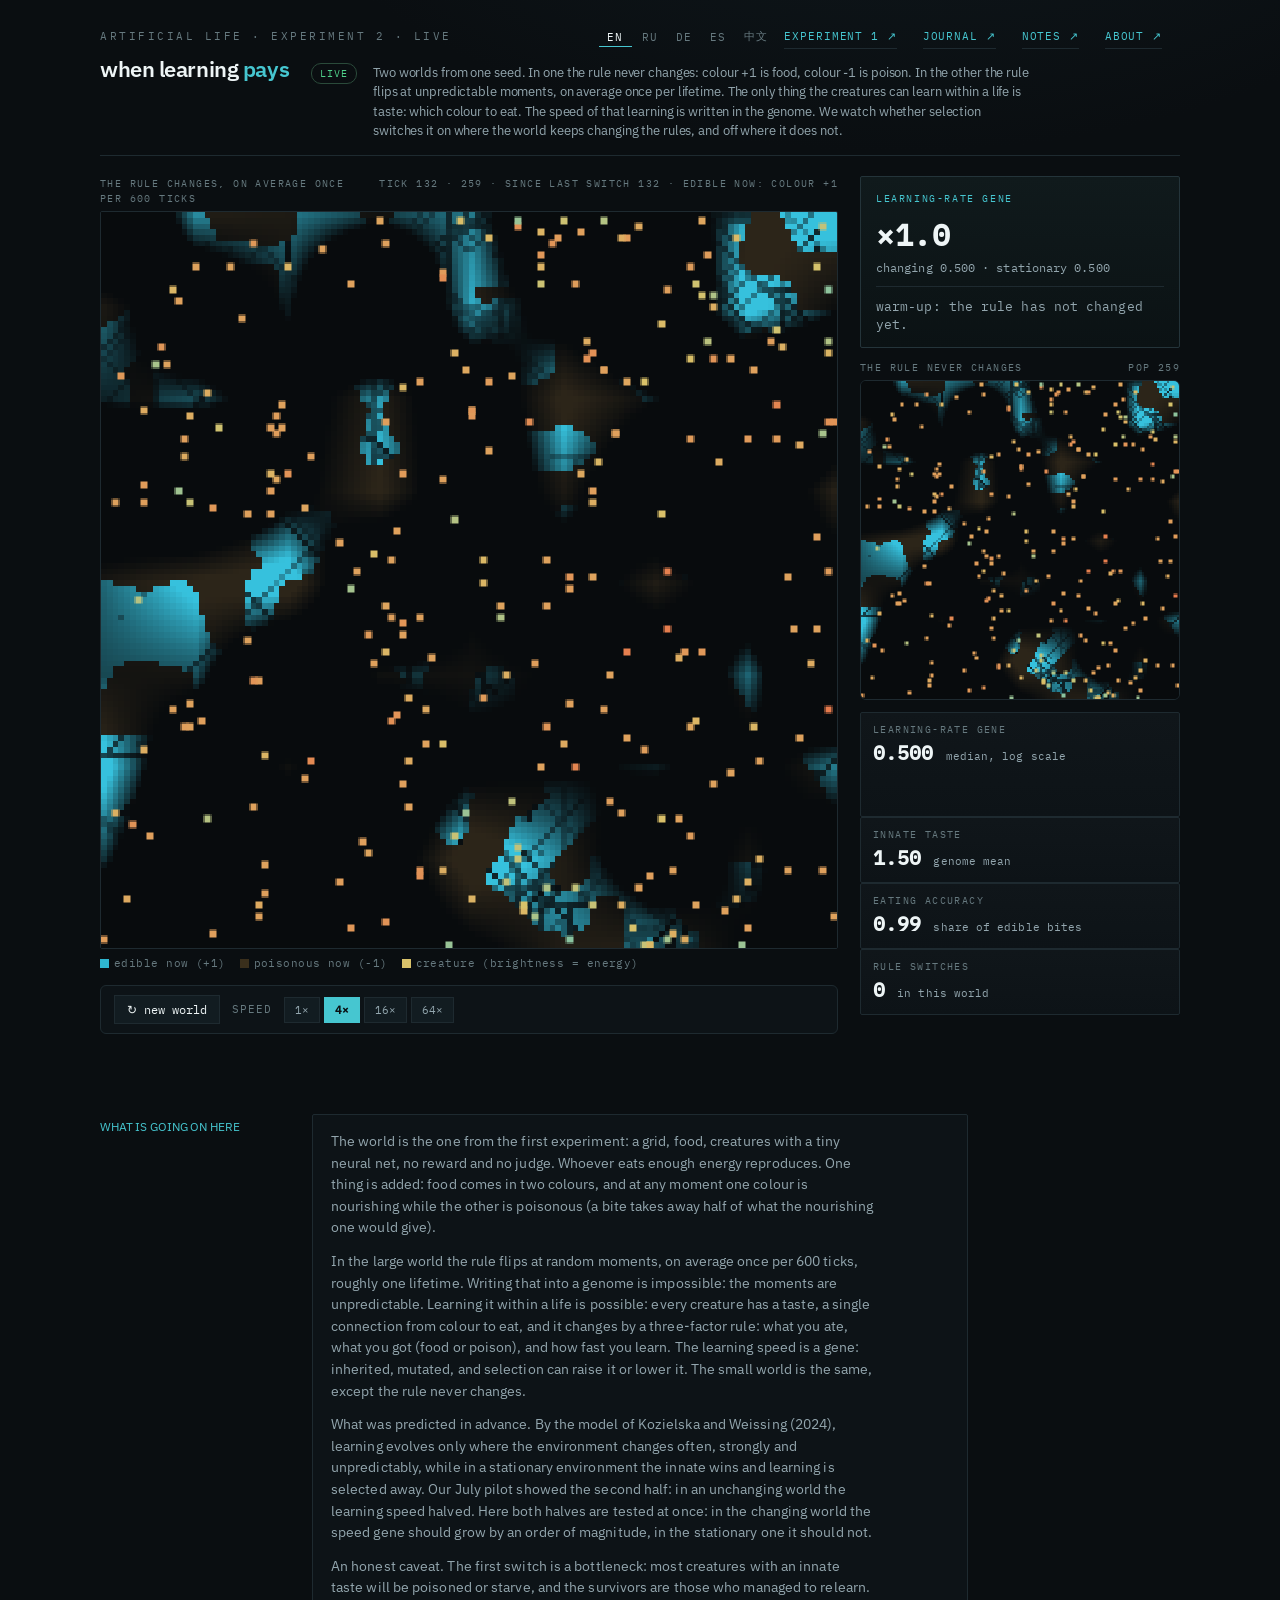
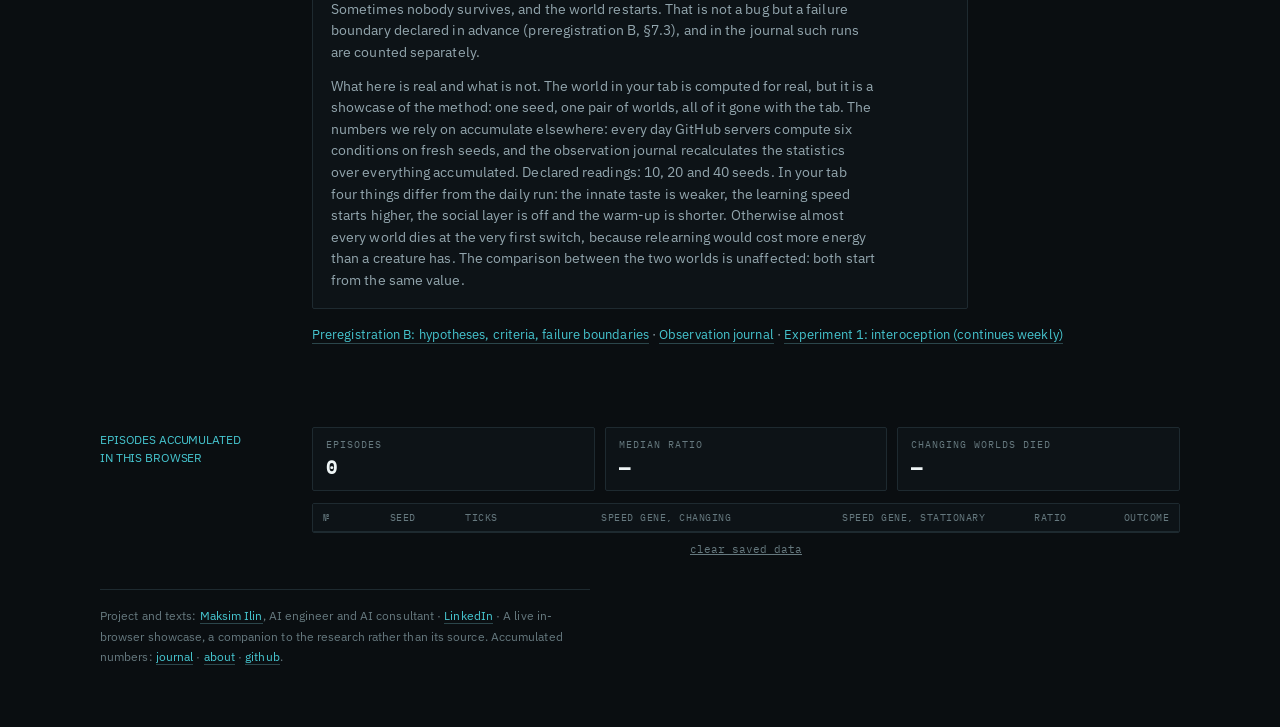
==== docs/index.html @ accbafa0 "Раздел «Заметки», статья про второй эксперимент, тире, предрегистрация v1.1 Тексты: страницы interoc" ====
<!doctype html>
<html lang="en">
<head>
<meta charset="utf-8">
<meta name="viewport" content="width=device-width, initial-scale=1">
<title>mini·world: when learning pays, live experiment</title>
<meta name="description" content="A live artificial-life experiment in your browser: two worlds from one seed, one with unpredictable rule switches and one without. The only thing creatures can learn in a lifetime is taste, and the speed of that learning is a gene. Does selection turn learning on where the world keeps changing the rules, and off where it does not?">
<meta name="keywords" content="artificial life, ALife, evolutionary simulation, evolution of learning, Baldwin effect, lifetime plasticity, changing environment, Kozielska Weissing, agent-based model, preregistration, open research, live simulation, in-browser, мини-мир, искусственная жизнь">
<meta name="author" content="Maksim Ilin">
<meta name="robots" content="index, follow, max-image-preview:large, max-snippet:-1">
<link rel="canonical" href="https://minimir.ilinmaks.com/">
<link rel="icon" type="image/svg+xml" href="favicon.svg">
<meta property="og:type" content="website">
<meta property="og:site_name" content="mini-world">
<meta property="og:title" content="mini·world: when learning pays, live experiment">
<meta property="og:description" content="A live artificial-life experiment in your browser: two worlds from one seed, one with unpredictable rule switches and one without. The only thing creatures can learn in a lifetime is taste, and the speed of that learning is a gene. Does selection turn learning on where the world keeps changing the rules, and off where it does not?">
<meta property="og:url" content="https://minimir.ilinmaks.com/">
<meta property="og:image" content="https://minimir.ilinmaks.com/og.png">
<meta property="og:image:width" content="1200">
<meta property="og:image:height" content="630">
<meta name="twitter:card" content="summary_large_image">
<meta name="twitter:title" content="mini·world: when learning pays, live experiment">
<meta name="twitter:description" content="A live artificial-life experiment in your browser: two worlds from one seed, one with unpredictable rule switches and one without. The only thing creatures can learn in a lifetime is taste, and the speed of that learning is a gene. Does selection turn learning on where the world keeps changing the rules, and off where it does not?">
<meta name="twitter:image" content="https://minimir.ilinmaks.com/og.png">
<script type="application/ld+json">{"@context":"https://schema.org","@graph":[{"@type":"WebSite","@id":"https://minimir.ilinmaks.com/#website","name":"mini-world","alternateName":"мини-мир","url":"https://minimir.ilinmaks.com/","description":"A live artificial-life experiment in your browser: two worlds from one seed, one with unpredictable rule switches and one without. The only thing creatures can learn in a lifetime is taste, and the speed of that learning is a gene. Does selection turn learning on where the world keeps changing the rules, and off where it does not?","inLanguage":["en","ru","de","es","zh"],"keywords":"artificial life, ALife, evolutionary simulation, evolution of learning, Baldwin effect, lifetime plasticity, changing environment, Kozielska Weissing, agent-based model, preregistration, open research, live simulation, in-browser, мини-мир, искусственная жизнь","sameAs":["https://github.com/akela1308/minimir"],"author":{"@id":"https://minimir.ilinmaks.com/#author"}},{"@type":"Person","@id":"https://minimir.ilinmaks.com/#author","name":"Maksim Ilin","alternateName":"Максим Ильин","jobTitle":"AI engineer and AI consultant","url":"https://www.ilinmaks.com/","sameAs":["https://www.ilinmaks.com/","https://www.linkedin.com/in/ilinmaks/"]},{"@type":"SoftwareSourceCode","name":"mini-world","codeRepository":"https://github.com/akela1308/minimir","programmingLanguage":["Python","JavaScript"],"about":"Artificial-life engine testing when selection favours lifetime learning.","url":"https://minimir.ilinmaks.com/"}]}</script>
</head>
<body>
<link rel="preload" href="fonts/ibm-plex-sans-latin-400-normal.woff2" as="font" type="font/woff2" crossorigin>
<link rel="stylesheet" href="site.css">
<style>
  *{box-sizing:border-box}
  body{margin:0;background:radial-gradient(1200px 700px at 70% -10%,#101a1f 0%,var(--ground) 55%);
    color:var(--ink);-webkit-font-smoothing:antialiased;line-height:1.5}
  .wrap{max-width:1120px;margin:0 auto;padding:24px 20px 60px}
  header{display:flex;flex-wrap:wrap;align-items:baseline;gap:8px 16px;
    border-bottom:1px solid var(--hair);padding-bottom:14px}
  .toprow{flex-basis:100%;display:flex;justify-content:space-between;align-items:center;gap:10px;flex-wrap:wrap}
  .eyebrow{font-size:11px;letter-spacing:2.5px;text-transform:uppercase;color:var(--faint)}
  .navr{display:flex;align-items:center;gap:8px;flex-wrap:wrap}
  .langbar{display:flex;gap:3px;background:#0c1216cc;border:1px solid var(--hair);border-radius:16px;padding:3px}
  .langbar button{font-family:var(--mono);font-size:11px;color:var(--dim);background:none;border:0;
    border-radius:12px;padding:4px 9px;cursor:pointer;letter-spacing:.4px}
  .langbar button.on{background:var(--cyan);color:var(--ground);font-weight:600}
  .langbar button:hover:not(.on){color:var(--ink)}
  .navlink{font-size:12px;color:var(--cyan);border:1px solid #2a3a41;border-radius:16px;padding:5px 12px;text-decoration:none}
  .navlink:hover{background:var(--cyan);color:var(--ground)}
  h1{font-size:22px;font-weight:600;letter-spacing:.5px;margin:0}
  h1 .dot{color:var(--cyan)}
  .live-badge{font-size:10px;letter-spacing:1px;text-transform:uppercase;color:var(--coop);
    border:1px solid #2a4a3a;border-radius:10px;padding:2px 8px;margin-left:6px;vertical-align:middle}
  .lede{flex-basis:100%;color:var(--dim);font-size:13px;max-width:82ch;margin-top:4px}

  .stage{display:grid;grid-template-columns:minmax(0,1fr) 320px;gap:22px;margin-top:20px;align-items:start}
  @media(max-width:880px){.stage{grid-template-columns:1fr}}
  .worldwrap{position:relative}
  .wlabel{font-size:10px;letter-spacing:1.4px;text-transform:uppercase;color:var(--faint);
    margin-bottom:5px;display:flex;justify-content:space-between}
  .wlabel b{color:var(--cyan);font-weight:600}
  .screen{position:relative;background:#05080a;border:1px solid var(--hair);border-radius:6px;
    overflow:hidden;box-shadow:inset 0 0 60px #04070980}
  canvas{display:block;width:100%;height:auto;image-rendering:pixelated}
  .hud{position:absolute;top:8px;left:10px;font-size:11px;color:var(--dim);text-shadow:0 1px 2px #000}
  .hud b{color:var(--ink)}
  .splash{position:absolute;inset:0;display:flex;align-items:center;justify-content:center;
    background:#05080ae0;color:var(--cyan);font-size:13px;text-align:center;padding:20px}

  .rail{display:flex;flex-direction:column;gap:12px}
  .verdict{background:linear-gradient(180deg,#101a1c,#0b1214);border:1px solid #24343a;border-radius:8px;padding:14px 15px}
  .verdict .h{font-size:10px;letter-spacing:1.6px;text-transform:uppercase;color:var(--cyan)}
  .verdict .big{font-size:30px;font-weight:700;font-variant-numeric:tabular-nums;margin:6px 0 2px;letter-spacing:.5px}
  .verdict .sub{font-size:11.5px;color:var(--dim);font-variant-numeric:tabular-nums}
  .verdict .say{margin-top:10px;padding-top:10px;border-top:1px solid var(--hair);font-size:12.5px;line-height:1.45}
  .say.eff{color:var(--coop)} .say.weak{color:var(--mark)} .say.none{color:var(--amber)} .say.wait{color:var(--dim)}

  .ctrlworld{border:1px solid var(--hair);border-radius:6px;overflow:hidden;background:#05080a;position:relative}
  .ctrlworld .clab{position:absolute;top:6px;left:8px;font-size:9px;letter-spacing:1px;text-transform:uppercase;color:var(--faint);text-shadow:0 1px 2px #000}

  .gauge{background:linear-gradient(180deg,var(--panel),var(--panel2));border:1px solid var(--hair);
    border-radius:6px;padding:9px 12px}
  .gauge .lbl{font-size:10px;letter-spacing:1.4px;text-transform:uppercase;color:var(--faint)}
  .gauge .val{font-size:20px;font-weight:600;font-variant-numeric:tabular-nums;margin-top:1px}
  .gauge .unit{font-size:11px;color:var(--dim);font-weight:400}

  .transport{margin-top:14px;display:flex;align-items:center;gap:12px;background:var(--panel2);
    border:1px solid var(--hair);border-radius:6px;padding:9px 13px;flex-wrap:wrap}
  .tlabel{font-size:11px;color:var(--faint);letter-spacing:1px;text-transform:uppercase}
  .speed{display:flex;gap:4px}
  .speed button,.ctrlbtn{font-family:var(--mono);font-size:11px;background:#17222899;color:var(--dim);
    border:1px solid var(--hair);border-radius:4px;padding:5px 10px;cursor:pointer}
  .speed button.on{background:var(--cyan);color:var(--ground);font-weight:600;border-color:var(--cyan)}
  .ctrlbtn{color:var(--ink);font-size:12px;padding:6px 12px} .ctrlbtn:hover{border-color:var(--cyan);color:var(--cyan)}

  section{margin-top:28px}
  h2{font-size:12px;letter-spacing:1.6px;text-transform:uppercase;color:var(--cyan);margin:0 0 10px}
  .box{background:var(--panel2);border:1px solid var(--hair);border-radius:8px;padding:16px 18px;
    color:var(--dim);font-size:13.5px;line-height:1.6;max-width:82ch}
  .box b{color:var(--ink)} .flag{color:var(--mark)}
  .flow{display:flex;gap:12px;margin:12px 0 4px;flex-wrap:wrap}
  .fc{flex:1;min-width:180px;background:#0c1216;border:1px solid var(--hair);border-radius:7px;padding:11px 13px}
  .fc .ft{font-size:13px;font-weight:600;margin-bottom:6px}
  .fc.g .ft{color:var(--coop)} .fc.t .ft{color:var(--amber)}
  .fc .ln{font-size:12.5px;margin:3px 0;font-variant-numeric:tabular-nums}
  .pos{color:var(--coop)}.neg{color:var(--amber)}.you{color:var(--ink)}
  .fc .net{margin-top:7px;padding-top:7px;border-top:1px dashed #2a3a41;font-size:11.5px;color:var(--coop)}

  .agg{display:flex;gap:10px;flex-wrap:wrap;margin-bottom:12px}
  .aggcard{background:var(--panel2);border:1px solid var(--hair);border-radius:7px;padding:9px 13px;flex:1;min-width:120px}
  .aggcard .k{font-size:10px;letter-spacing:1px;text-transform:uppercase;color:var(--faint)}
  .aggcard .v{font-size:18px;font-weight:600;font-variant-numeric:tabular-nums;margin-top:2px}
  .tblwrap{overflow-x:auto;border:1px solid var(--hair);border-radius:8px}
  table{border-collapse:collapse;width:100%;font-size:12px;font-variant-numeric:tabular-nums}
  th,td{padding:6px 10px;text-align:right;white-space:nowrap}
  th{color:var(--faint);font-weight:400;letter-spacing:.5px;text-transform:uppercase;font-size:10px;
    border-bottom:1px solid var(--hair);position:sticky;top:0;background:var(--panel2)}
  td:first-child,th:first-child{text-align:left}
  tbody tr:nth-child(odd){background:#0d131755}
  .clearbtn{font-size:11px;color:var(--faint);background:none;border:0;cursor:pointer;text-decoration:underline;margin-top:8px}
  footer{margin-top:32px;padding-top:16px;border-top:1px solid var(--hair);color:var(--faint);font-size:12px;line-height:1.7}
  footer a{color:var(--cyan);text-decoration:none}

  /* --- согласование с общей системой стилей --- */
  body{font-family:var(--sans);letter-spacing:.005em}
  .eyebrow{font-family:var(--mono);border:0;padding:0;margin:0;max-width:none}
  .langbar{position:static;display:flex;gap:2px;background:none;border:0;border-radius:0;
    padding:0;margin:0;backdrop-filter:none;justify-content:flex-start;border-bottom:0}
  .langbar button{font-family:var(--mono);font-size:11px;letter-spacing:.1em;text-transform:uppercase;
    color:var(--faint);background:none;border:0;border-radius:0;padding:4px 8px 3px;
    box-shadow:inset 0 -1px 0 transparent}
  .langbar button.on{background:none;color:var(--ink);font-weight:400;box-shadow:inset 0 -1px 0 var(--cyan)}
  .langbar button:hover:not(.on){color:var(--body)}
  .navlink,nav a{font-family:var(--mono);font-size:11px;letter-spacing:.08em;text-transform:uppercase;
    border:0;border-radius:0;padding:4px 0;margin-right:18px;color:var(--cyan);
    box-shadow:inset 0 -1px 0 var(--hair)}
  .navlink:hover,nav a:hover{background:none;color:var(--ink);box-shadow:inset 0 -1px 0 var(--cyan)}
  h1{letter-spacing:-.02em}
  h2{font-family:var(--sans);letter-spacing:-.01em}
  h2::before{content:none}
  /* данные снова моноширинные: показания приборов, таблицы, счётчики */
  .hud,.gauge .val,.gauge .lbl,.gauge .unit,.aggcard .v,.aggcard .k,.verdict .big,.verdict .sub,
  .wlabel,.tlabel,.speed button,.ctrlbtn,.clearbtn,.live-badge,.stage,.big,.mono,
  table,th,td,.cp,.cpl,.ax,.bar,.box b,.fc .ln,.fc .ft{font-family:var(--mono)}
  .verdict,.aggcard,.gauge,.box,.card,.tblwrap,.screen,.chart{border-radius:2px}
  .speed button,.ctrlbtn,.clearbtn,.navlink{border-radius:0}
  .num,td,th,.mono,.big,.val,.hud,.gauge .val,.aggcard .v,.verdict .big{font-variant-numeric:tabular-nums}
</style>
<style>
  /* --- добавления для эксперимента 2 --- */
  .legend{display:flex;gap:14px;flex-wrap:wrap;margin-top:6px;font-size:11px;color:var(--faint);
    font-family:var(--mono);letter-spacing:.04em}
  .legend i{display:inline-block;width:9px;height:9px;margin-right:5px;vertical-align:-1px}
  .screen.pulse{box-shadow:inset 0 0 60px #04070980,0 0 0 2px var(--mark)}
  .flash{position:absolute;top:8px;right:10px;font-family:var(--mono);font-size:11px;
    color:var(--ground);background:var(--mark);padding:3px 8px;opacity:0;
    transition:opacity .3s;letter-spacing:.06em;font-weight:600}
  .flash.on{opacity:1}
  .spark{display:block;width:100%;height:34px;margin-top:5px}
  .wlabel{gap:14px}
  .wlabel span:last-child{text-align:right;white-space:nowrap}
  .links{color:var(--dim);font-size:13px;line-height:1.9;margin-top:14px}
  .links a{color:var(--cyan);text-decoration:none}
  .links a:hover{text-decoration:underline}
</style>

<div class="wrap">
  <header>
    <div class="toprow">
      <div class="eyebrow" id="t_eye"></div>
      <div class="navr">
        <div class="langbar" role="group" aria-label="language">
          <button data-set="en">EN</button><button data-set="ru">RU</button><button data-set="de">DE</button><button data-set="es">ES</button><button data-set="zh">中文</button>
        </div>
        <a class="navlink" id="t_exp1" href="interoception.html"></a>
        <a class="navlink" id="t_journal" href="journal.html"></a>
        <a class="navlink" id="t_agi" href="notes.html"></a>
        <a class="navlink" id="t_about" href="about.html"></a>
      </div>
    </div>
    <h1 id="t_brand"></h1><span class="live-badge" id="t_live">live</span>
    <div class="lede" id="t_lede"></div>
  </header>

  <div class="stage">
    <div>
      <div class="worldwrap">
        <div class="wlabel"><span id="t_wswitch"></span><span id="hudS"></span></div>
        <div class="screen" id="screenS">
          <canvas id="wS" width="512" height="512"></canvas>
          <div class="flash" id="flash"></div>
          <div class="splash" id="splash"></div>
        </div>
        <div class="legend" id="legend"></div>
      </div>
      <div class="transport">
        <button class="ctrlbtn" id="newbtn"></button>
        <span class="tlabel" id="t_speed"></span>
        <div class="speed" id="speed">
          <button data-s="1">1×</button><button data-s="4" class="on">4×</button>
          <button data-s="16">16×</button><button data-s="64">64×</button>
        </div>
      </div>
    </div>

    <div class="rail" id="rail">
      <div class="verdict">
        <div class="h" id="t_verdict_h"></div>
        <div class="big" id="v_big">—</div>
        <div class="sub" id="v_sub"></div>
        <div class="say wait" id="v_say"></div>
      </div>
      <div>
        <div class="wlabel"><span id="t_wstat"></span><span id="hudC"></span></div>
        <div class="ctrlworld"><canvas id="wC" width="256" height="256"></canvas></div>
      </div>
      <div id="gauges"></div>
    </div>
  </div>

  <section>
    <h2 id="t_how_h"></h2>
    <div class="box" id="howbox"></div>
    <div class="links" id="linksbox"></div>
  </section>

  <section>
    <h2 id="t_log_h"></h2>
    <div class="agg" id="agg"></div>
    <div class="tblwrap"><table><thead id="thead"></thead><tbody id="tbody"></tbody></table></div>
    <button class="clearbtn" id="clearbtn"></button>
  </section>

  <footer id="t_foot"></footer>
</div>

<script src="engine.js"></script>
<script>
const I18N={
 en:{eye:"artificial life · experiment 2 · live",exp1:"experiment 1 ↗",journal:"journal ↗",agi:"notes ↗",about:"about ↗",live:"live",
  brand:'when learning <span class="dot">pays</span>',
  lede:"Two worlds from one seed. In one the rule never changes: colour +1 is food, colour -1 is poison. In the other the rule flips at unpredictable moments, on average once per lifetime. The only thing the creatures can learn within a life is taste: which colour to eat. The speed of that learning is written in the genome. We watch whether selection switches it on where the world keeps changing the rules, and off where it does not.",
  wswitch:"the rule changes, on average once per 600 ticks",wstat:"the rule never changes",
  lg_edible:"edible now",lg_toxic:"poisonous now",lg_creature:"creature (brightness = energy)",
  hud_tick:"tick",hud_pop:"pop",hud_since:"since last switch",hud_good:"edible now: colour",
  switched:"the rule has flipped",
  speed:"speed",newworld:"↻ new world",seeding:"seeding a viable world…",
  verdict_h:"learning-rate gene",
  v_switch:"changing",v_stat:"stationary",
  v_warm:"warm-up: the rule has not changed yet.",
  v_on:"selection switched learning on: in the changing world the speed gene grew {n}-fold.",
  v_grow:"growing, but not yet tenfold.",
  v_same:"no difference so far.",
  v_dead_s:"the world did not survive the switch: the population died out, restarting in 5 seconds.",
  v_dead_c:"the stationary world died out, restarting in 5 seconds.",
  g_lr:"learning-rate gene",g_lr_u:"median, log scale",
  g_taste:"innate taste",g_taste_u:"genome mean",
  g_acc:"eating accuracy",g_acc_u:"share of edible bites",
  g_sw:"rule switches",g_sw_u:"in this world",
  how_h:"what is going on here",
  p1:"The world is the one from the first experiment: a grid, food, creatures with a tiny neural net, no reward and no judge. Whoever eats enough energy reproduces. One thing is added: food comes in two colours, and at any moment one colour is nourishing while the other is poisonous (a bite takes away half of what the nourishing one would give).",
  p2:"In the large world the rule flips at random moments, on average once per 600 ticks, roughly one lifetime. Writing that into a genome is impossible: the moments are unpredictable. Learning it within a life is possible: every creature has a taste, a single connection from colour to eat, and it changes by a three-factor rule: what you ate, what you got (food or poison), and how fast you learn. The learning speed is a gene: inherited, mutated, and selection can raise it or lower it. The small world is the same, except the rule never changes.",
  p3:"What was predicted in advance. By the model of Kozielska and Weissing (2024), learning evolves only where the environment changes often, strongly and unpredictably, while in a stationary environment the innate wins and learning is selected away. Our July pilot showed the second half: in an unchanging world the learning speed halved. Here both halves are tested at once: in the changing world the speed gene should grow by an order of magnitude, in the stationary one it should not.",
  p4:"An honest caveat. The first switch is a bottleneck: most creatures with an innate taste will be poisoned or starve, and the survivors are those who managed to relearn. Sometimes nobody survives, and the world restarts. That is not a bug but a failure boundary declared in advance (preregistration B, §7.3), and in the journal such runs are counted separately.",
  p5:"What here is real and what is not. The world in your tab is computed for real, but it is a showcase of the method: one seed, one pair of worlds, all of it gone with the tab. The numbers we rely on accumulate elsewhere: every day GitHub servers compute six conditions on fresh seeds, and the observation journal recalculates the statistics over everything accumulated. Declared readings: 10, 20 and 40 seeds. In your tab four things differ from the daily run: the innate taste is weaker, the learning speed starts higher, the social layer is off and the warm-up is shorter. Otherwise almost every world dies at the very first switch, because relearning would cost more energy than a creature has. The comparison between the two worlds is unaffected: both start from the same value.",
  links:'<a href="https://github.com/akela1308/minimir/blob/main/PREREGISTRATION_B.md" target="_blank" rel="noopener">Preregistration B: hypotheses, criteria, failure boundaries</a> · <a href="journal.html">Observation journal</a> · <a href="interoception.html">Experiment 1: interoception (continues weekly)</a>',
  log_h:"episodes accumulated in this browser",
  a_eps:"episodes",a_ratio:"median ratio",a_dead:"changing worlds died",
  c_n:"№",c_seed:"seed",c_ticks:"ticks",c_lrs:"speed gene, changing",c_lrn:"speed gene, stationary",c_ratio:"ratio",c_out:"outcome",
  out_alive:"alive",out_dead:"died out",clear:"clear saved data",
  foot:'Project and texts: <a href="https://www.ilinmaks.com/" target="_blank" rel="noopener">Maksim Ilin</a>, AI engineer and AI consultant · <a href="https://www.linkedin.com/in/ilinmaks/" target="_blank" rel="noopener">LinkedIn</a> · A live in-browser showcase, a companion to the research rather than its source. Accumulated numbers: <a href="journal.html">journal</a> · <a href="about.html">about</a> · <a href="https://github.com/akela1308/minimir" target="_blank" rel="noopener">github</a>.'},

 ru:{eye:"искусственная жизнь · эксперимент 2 · живой",exp1:"эксперимент 1 ↗",journal:"журнал ↗",agi:"заметки ↗",about:"о проекте ↗",live:"live",
  brand:'когда выгодно <span class="dot">учиться</span>',
  lede:"Два мира из одного семени. В одном правило не меняется: цвет +1 съедобен, цвет -1 ядовит. В другом правило переворачивается в непредсказуемые моменты, в среднем раз в жизнь. Единственное, что существа могут выучить при жизни, это вкус: какой цвет есть. Скорость этого обучения записана в геноме. Мы смотрим, включит ли её отбор там, где мир меняет правила, и выключит ли там, где не меняет.",
  wswitch:"правило меняется, в среднем раз в 600 тиков",wstat:"правило не меняется",
  lg_edible:"съедобно сейчас",lg_toxic:"ядовито сейчас",lg_creature:"существо (яркость = энергия)",
  hud_tick:"тик",hud_pop:"особей",hud_since:"с последней смены",hud_good:"съедобен сейчас: цвет",
  switched:"правило сменилось",
  speed:"скорость",newworld:"↻ новый мир",seeding:"засеваю жизнеспособный мир…",
  verdict_h:"ген скорости обучения",
  v_switch:"меняющийся",v_stat:"стационарный",
  v_warm:"прогрев: правило ещё не менялось.",
  v_on:"отбор включил обучение: в меняющемся мире ген скорости вырос в {n} раз.",
  v_grow:"растёт, но пока меньше десятикратного.",
  v_same:"пока не отличается.",
  v_dead_s:"мир не выдержал смены правила: популяция вымерла, перезапуск через 5 секунд.",
  v_dead_c:"стационарный мир вымер, перезапуск через 5 секунд.",
  g_lr:"ген скорости обучения",g_lr_u:"медиана, лог. шкала",
  g_taste:"врождённый вкус",g_taste_u:"среднее по геномам",
  g_acc:"точность еды",g_acc_u:"доля укусов съедобного",
  g_sw:"смен правила",g_sw_u:"в этом мире",
  how_h:"что здесь происходит",
  p1:"Мир тот же, что в первом эксперименте: сетка, еда, существа с крошечной нейросетью, никакой награды и никакого судьи. Размножается тот, кто наел энергию. Добавлено одно: еда бывает двух цветов, и в каждый момент один цвет питателен, а другой ядовит (укус отнимает половину того, что дал бы питательный).",
  p2:"В большом мире правило переворачивается в случайные моменты, в среднем раз в 600 тиков, примерно одна жизнь. Записать такое в геном нельзя: моменты непредсказуемы. Выучить при жизни можно: у каждого существа есть вкус, одна связь «цвет → есть», и она меняется по трёхфакторному правилу: что ел, что получил (еду или яд), с какой скоростью учишься. Скорость обучения это ген: наследуется, мутирует, и отбор может её поднять или опустить. В малом мире всё то же, только правило не меняется никогда.",
  p3:"Что предсказано заранее. По модели Kozielska и Weissing (2024) обучение эволюционирует только там, где среда меняется часто, сильно и непредсказуемо, а в стационарной среде выигрывает врождённое, и обучение отбирается прочь. Наш июльский пилот показал второе: в неизменном мире скорость обучения упала вдвое. Здесь проверяются оба плеча сразу: в меняющемся мире ген скорости должен вырасти на порядок, в стационарном не должен.",
  p4:"Честная оговорка. Первая смена правила это узкое горлышко: большинство существ с врождённым вкусом отравится или оголодает, выживут те, кто успел переучиться. Иногда не выживает никто, и мир перезапускается. Это не сбой, а граница провала, объявленная заранее (предрегистрация B, §7.3), и в журнале такие прогоны считаются отдельно.",
  p5:"Что здесь настоящее, а что нет. Мир в вашей вкладке считается по-настоящему, но это витрина метода: одно семя, одна пара миров, всё исчезает вместе с вкладкой. Числа, на которые мы опираемся, копятся отдельно: каждый день на серверах GitHub считаются шесть условий на новых семенах, и журнал наблюдений пересчитывает статистику по всему накопленному. Объявленные чтения: 10, 20 и 40 семян. В вашей вкладке от суточного прогона отличаются четыре вещи: врождённый вкус слабее, стартовая скорость обучения выше, социальный слой выключен, прогрев короче. Иначе почти каждый мир гибнет на первой же смене, потому что переучивание стоит больше энергии, чем у существа есть. Сравнение двух миров от этого не страдает: у обоих старт одинаковый.",
  links:'<a href="https://github.com/akela1308/minimir/blob/main/PREREGISTRATION_B.md" target="_blank" rel="noopener">Предрегистрация B: гипотезы, критерии, границы провала</a> · <a href="journal.html">Журнал наблюдений</a> · <a href="interoception.html">Эксперимент 1: интероцепция (продолжается раз в неделю)</a>',
  log_h:"накопленные эпизоды в этом браузере",
  a_eps:"эпизодов",a_ratio:"медиана отношения",a_dead:"вымерло меняющихся",
  c_n:"№",c_seed:"семя",c_ticks:"тиков",c_lrs:"ген скорости, меняющийся",c_lrn:"ген скорости, стационарный",c_ratio:"отношение",c_out:"исход",
  out_alive:"жив",out_dead:"вымер",clear:"очистить",
  foot:'Проект и тексты: <a href="https://www.ilinmaks.com/" target="_blank" rel="noopener">Максим Ильин</a>, AI-инженер и AI-консультант · <a href="https://www.linkedin.com/in/ilinmaks/" target="_blank" rel="noopener">LinkedIn</a> · Живая браузерная витрина метода, спутник исследования, а не его источник. Накопленные числа: <a href="journal.html">журнал</a> · <a href="about.html">о проекте</a> · <a href="https://github.com/akela1308/minimir" target="_blank" rel="noopener">github</a>.'},

 de:{eye:"künstliches leben · experiment 2 · live",exp1:"Experiment 1 ↗",journal:"Journal ↗",agi:"Notizen ↗",about:"über ↗",live:"live",
  brand:'wann lernen sich <span class="dot">lohnt</span>',
  lede:"Zwei Welten aus einem Samen. In der einen ändert sich die Regel nie: Farbe +1 ist Nahrung, Farbe -1 ist Gift. In der anderen kippt die Regel zu unvorhersehbaren Zeitpunkten, im Schnitt einmal pro Leben. Das Einzige, was die Wesen zu Lebzeiten lernen können, ist der Geschmack: welche Farbe man isst. Die Geschwindigkeit dieses Lernens steht im Genom. Wir schauen, ob die Selektion sie dort einschaltet, wo die Welt die Regeln ändert, und dort abschaltet, wo sie es nicht tut.",
  wswitch:"die Regel ändert sich, im Schnitt alle 600 Ticks",wstat:"die Regel ändert sich nie",
  lg_edible:"jetzt essbar",lg_toxic:"jetzt giftig",lg_creature:"Wesen (Helligkeit = Energie)",
  hud_tick:"Tick",hud_pop:"Wesen",hud_since:"seit dem letzten Wechsel",hud_good:"jetzt essbar: Farbe",
  switched:"die Regel ist gekippt",
  speed:"Tempo",newworld:"↻ neue Welt",seeding:"säe eine lebensfähige Welt…",
  verdict_h:"Gen der Lerngeschwindigkeit",
  v_switch:"wechselnd",v_stat:"stationär",
  v_warm:"Aufwärmen: die Regel hat sich noch nicht geändert.",
  v_on:"Selektion hat das Lernen eingeschaltet: in der wechselnden Welt wuchs das Geschwindigkeitsgen um das {n}-fache.",
  v_grow:"wächst, aber noch nicht zehnfach.",
  v_same:"bisher kein Unterschied.",
  v_dead_s:"die Welt hat den Regelwechsel nicht überstanden: die Population starb aus, Neustart in 5 Sekunden.",
  v_dead_c:"die stationäre Welt ist ausgestorben, Neustart in 5 Sekunden.",
  g_lr:"Gen der Lerngeschwindigkeit",g_lr_u:"Median, log. Skala",
  g_taste:"angeborener Geschmack",g_taste_u:"Mittel der Genome",
  g_acc:"Essgenauigkeit",g_acc_u:"Anteil essbarer Bisse",
  g_sw:"Regelwechsel",g_sw_u:"in dieser Welt",
  how_h:"was hier geschieht",
  p1:"Die Welt ist dieselbe wie im ersten Experiment: ein Gitter, Nahrung, Wesen mit einem winzigen neuronalen Netz, keine Belohnung und kein Richter. Wer genug Energie frisst, pflanzt sich fort. Eines kommt hinzu: Nahrung gibt es in zwei Farben, und zu jedem Zeitpunkt ist eine Farbe nahrhaft und die andere giftig (ein Biss nimmt die Hälfte dessen, was die nahrhafte gäbe).",
  p2:"In der großen Welt kippt die Regel zu zufälligen Zeitpunkten, im Schnitt alle 600 Ticks, also etwa ein Leben. Ins Genom schreiben lässt sich das nicht: die Zeitpunkte sind unvorhersehbar. Zu Lebzeiten lernen lässt es sich schon: jedes Wesen hat einen Geschmack, eine einzige Verbindung von Farbe zu essen, und sie ändert sich nach einer Drei-Faktoren-Regel: was du gegessen hast, was du bekommen hast (Nahrung oder Gift), und wie schnell du lernst. Die Lerngeschwindigkeit ist ein Gen: vererbt, mutierend, und die Selektion kann sie heben oder senken. Die kleine Welt ist dieselbe, nur ändert sich die Regel nie.",
  p3:"Was vorab vorhergesagt wurde. Nach dem Modell von Kozielska und Weissing (2024) entwickelt sich Lernen nur dort, wo die Umwelt sich oft, stark und unvorhersehbar ändert, während in einer stationären Umwelt das Angeborene gewinnt und Lernen wegselektiert wird. Unser Pilot im Juli zeigte die zweite Hälfte: in einer unveränderlichen Welt halbierte sich die Lerngeschwindigkeit. Hier werden beide Hälften zugleich geprüft: in der wechselnden Welt soll das Geschwindigkeitsgen um eine Größenordnung wachsen, in der stationären nicht.",
  p4:"Eine ehrliche Einschränkung. Der erste Wechsel ist ein Nadelöhr: die meisten Wesen mit angeborenem Geschmack werden vergiftet oder verhungern, und es überleben die, die rechtzeitig umgelernt haben. Manchmal überlebt niemand, und die Welt startet neu. Das ist kein Fehler, sondern eine vorab erklärte Fehlergrenze (Präregistrierung B, §7.3), und im Journal werden solche Läufe getrennt gezählt.",
  p5:"Was hier echt ist und was nicht. Die Welt in deinem Tab wird wirklich gerechnet, aber sie ist ein Schaufenster der Methode: ein Samen, ein Paar Welten, alles verschwindet mit dem Tab. Die Zahlen, auf die wir uns stützen, sammeln sich anderswo: täglich rechnen GitHub-Server sechs Bedingungen auf frischen Samen, und das Beobachtungsjournal rechnet die Statistik über alles Gesammelte neu. Erklärte Ablesungen: 10, 20 und 40 Samen. In deinem Tab unterscheiden sich vier Dinge vom täglichen Lauf: der angeborene Geschmack ist schwächer, die Lerngeschwindigkeit startet höher, die soziale Schicht ist aus und das Aufwärmen ist kürzer. Sonst stirbt fast jede Welt schon beim ersten Wechsel, weil das Umlernen mehr Energie kostet, als ein Wesen besitzt. Der Vergleich der beiden Welten leidet nicht darunter: beide starten vom selben Wert.",
  links:'<a href="https://github.com/akela1308/minimir/blob/main/PREREGISTRATION_B.md" target="_blank" rel="noopener">Präregistrierung B: Hypothesen, Kriterien, Fehlergrenzen</a> · <a href="journal.html">Beobachtungsjournal</a> · <a href="interoception.html">Experiment 1: Interozeption (läuft wöchentlich weiter)</a>',
  log_h:"in diesem Browser gesammelte Episoden",
  a_eps:"Episoden",a_ratio:"Median des Verhältnisses",a_dead:"wechselnde Welten gestorben",
  c_n:"Nr.",c_seed:"Samen",c_ticks:"Ticks",c_lrs:"Geschwindigkeitsgen, wechselnd",c_lrn:"Geschwindigkeitsgen, stationär",c_ratio:"Verhältnis",c_out:"Ausgang",
  out_alive:"lebt",out_dead:"ausgestorben",clear:"gespeicherte Daten löschen",
  foot:'Projekt und Texte: <a href="https://www.ilinmaks.com/" target="_blank" rel="noopener">Maksim Ilin</a>, AI-Ingenieur und AI-Berater · <a href="https://www.linkedin.com/in/ilinmaks/" target="_blank" rel="noopener">LinkedIn</a> · Ein lebendes Schaufenster im Browser, Begleiter der Forschung, nicht ihre Quelle. Gesammelte Zahlen: <a href="journal.html">Journal</a> · <a href="about.html">über</a> · <a href="https://github.com/akela1308/minimir" target="_blank" rel="noopener">github</a>.'},

 es:{eye:"vida artificial · experimento 2 · en vivo",exp1:"experimento 1 ↗",journal:"diario ↗",agi:"notas ↗",about:"sobre ↗",live:"live",
  brand:'cuándo conviene <span class="dot">aprender</span>',
  lede:"Dos mundos desde una misma semilla. En uno la regla no cambia nunca: el color +1 es comida, el color -1 es veneno. En el otro la regla se invierte en momentos impredecibles, en promedio una vez por vida. Lo único que las criaturas pueden aprender durante su vida es el gusto: qué color comer. La velocidad de ese aprendizaje está escrita en el genoma. Miramos si la selección la enciende donde el mundo cambia las reglas, y la apaga donde no lo hace.",
  wswitch:"la regla cambia, en promedio cada 600 ticks",wstat:"la regla no cambia nunca",
  lg_edible:"comestible ahora",lg_toxic:"venenoso ahora",lg_creature:"criatura (brillo = energía)",
  hud_tick:"tick",hud_pop:"criaturas",hud_since:"desde el último cambio",hud_good:"comestible ahora: color",
  switched:"la regla se ha invertido",
  speed:"velocidad",newworld:"↻ mundo nuevo",seeding:"sembrando un mundo viable…",
  verdict_h:"gen de velocidad de aprendizaje",
  v_switch:"cambiante",v_stat:"estacionario",
  v_warm:"calentamiento: la regla aún no ha cambiado.",
  v_on:"la selección encendió el aprendizaje: en el mundo cambiante el gen de velocidad creció {n} veces.",
  v_grow:"crece, pero todavía menos de diez veces.",
  v_same:"por ahora no hay diferencia.",
  v_dead_s:"el mundo no resistió el cambio de regla: la población se extinguió, reinicio en 5 segundos.",
  v_dead_c:"el mundo estacionario se extinguió, reinicio en 5 segundos.",
  g_lr:"gen de velocidad",g_lr_u:"mediana, escala log.",
  g_taste:"gusto innato",g_taste_u:"media de genomas",
  g_acc:"precisión al comer",g_acc_u:"proporción de bocados comestibles",
  g_sw:"cambios de regla",g_sw_u:"en este mundo",
  how_h:"qué ocurre aquí",
  p1:"El mundo es el del primer experimento: una cuadrícula, comida, criaturas con una red neuronal diminuta, sin recompensa y sin juez. Se reproduce quien acumula energía comiendo. Se añade una cosa: la comida viene en dos colores, y en cada momento un color es nutritivo y el otro venenoso (un bocado quita la mitad de lo que daría el nutritivo).",
  p2:"En el mundo grande la regla se invierte en momentos aleatorios, en promedio cada 600 ticks, aproximadamente una vida. Escribir eso en el genoma es imposible: los momentos son impredecibles. Aprenderlo durante la vida sí se puede: cada criatura tiene un gusto, una sola conexión de color a comer, y cambia según una regla de tres factores: qué comiste, qué recibiste (comida o veneno), y a qué velocidad aprendes. La velocidad de aprendizaje es un gen: se hereda, muta, y la selección puede subirla o bajarla. El mundo pequeño es igual, salvo que la regla no cambia nunca.",
  p3:"Lo predicho de antemano. Según el modelo de Kozielska y Weissing (2024), el aprendizaje evoluciona solo donde el entorno cambia con frecuencia, con fuerza y de forma impredecible, mientras que en un entorno estacionario gana lo innato y el aprendizaje es eliminado por la selección. Nuestro piloto de julio mostró la segunda mitad: en un mundo inmutable la velocidad de aprendizaje cayó a la mitad. Aquí se comprueban ambas mitades a la vez: en el mundo cambiante el gen de velocidad debería crecer un orden de magnitud, en el estacionario no.",
  p4:"Una advertencia honesta. El primer cambio es un cuello de botella: la mayoría de las criaturas con gusto innato se envenenarán o pasarán hambre, y sobreviven las que alcanzaron a reaprender. A veces no sobrevive nadie, y el mundo se reinicia. No es un fallo, sino un límite de fracaso declarado de antemano (preregistro B, §7.3), y en el diario esas corridas se cuentan aparte.",
  p5:"Qué es real aquí y qué no. El mundo de tu pestaña se calcula de verdad, pero es un escaparate del método: una semilla, un par de mundos, todo desaparece con la pestaña. Los números en los que nos apoyamos se acumulan en otro lugar: cada día los servidores de GitHub calculan seis condiciones con semillas nuevas, y el diario de observaciones recalcula la estadística sobre todo lo acumulado. Lecturas declaradas: 10, 20 y 40 semillas. En tu pestaña cuatro cosas difieren de la corrida diaria: el gusto innato es más débil, la velocidad de aprendizaje empieza más alta, la capa social está apagada y el calentamiento es más corto. De lo contrario casi todos los mundos mueren en el primer cambio, porque reaprender costaría más energía de la que una criatura tiene. La comparación entre los dos mundos no se ve afectada: ambos parten del mismo valor.",
  links:'<a href="https://github.com/akela1308/minimir/blob/main/PREREGISTRATION_B.md" target="_blank" rel="noopener">Preregistro B: hipótesis, criterios, límites de fracaso</a> · <a href="journal.html">Diario de observaciones</a> · <a href="interoception.html">Experimento 1: interocepción (continúa cada semana)</a>',
  log_h:"episodios acumulados en este navegador",
  a_eps:"episodios",a_ratio:"mediana de la razón",a_dead:"mundos cambiantes extinguidos",
  c_n:"№",c_seed:"semilla",c_ticks:"ticks",c_lrs:"gen de velocidad, cambiante",c_lrn:"gen de velocidad, estacionario",c_ratio:"razón",c_out:"desenlace",
  out_alive:"vivo",out_dead:"extinguido",clear:"borrar lo guardado",
  foot:'Proyecto y textos: <a href="https://www.ilinmaks.com/" target="_blank" rel="noopener">Maksim Ilin</a>, ingeniero y consultor de IA · <a href="https://www.linkedin.com/in/ilinmaks/" target="_blank" rel="noopener">LinkedIn</a> · Un escaparate vivo en el navegador, compañero de la investigación y no su fuente. Números acumulados: <a href="journal.html">diario</a> · <a href="about.html">sobre</a> · <a href="https://github.com/akela1308/minimir" target="_blank" rel="noopener">github</a>.'},

 zh:{eye:"人工生命 · 实验二 · 实时",exp1:"实验一 ↗",journal:"观察日志 ↗",agi:"札记 ↗",about:"关于 ↗",live:"live",
  brand:'何时<span class="dot">值得学习</span>',
  lede:"同一颗种子，两个世界。一个世界的规则永不改变：颜色 +1 可吃，颜色 -1 有毒。另一个世界的规则会在不可预测的时刻翻转，平均每一生翻转一次。生物在一生之中唯一能学会的，就是口味：该吃哪种颜色。学习的速度写在基因组里。我们要看的是：在规则不断变化的世界里，选择会不会把它打开；在规则不变的世界里，会不会把它关掉。",
  wswitch:"规则会变，平均每 600 步一次",wstat:"规则永不改变",
  lg_edible:"当前可吃",lg_toxic:"当前有毒",lg_creature:"生物（亮度即能量）",
  hud_tick:"步",hud_pop:"个体",hud_since:"距上次翻转",hud_good:"当前可吃：颜色",
  switched:"规则翻转了",
  speed:"速度",newworld:"↻ 新世界",seeding:"正在播种一个可存活的世界…",
  verdict_h:"学习速度基因",
  v_switch:"变化世界",v_stat:"稳定世界",
  v_warm:"预热中：规则尚未改变。",
  v_on:"选择打开了学习：在变化的世界里，速度基因增长了 {n} 倍。",
  v_grow:"在增长，但还不到十倍。",
  v_same:"目前没有差别。",
  v_dead_s:"这个世界没能挺过规则翻转：种群灭绝，5 秒后重启。",
  v_dead_c:"稳定世界灭绝了，5 秒后重启。",
  g_lr:"学习速度基因",g_lr_u:"中位数，对数刻度",
  g_taste:"先天口味",g_taste_u:"基因组均值",
  g_acc:"进食准确率",g_acc_u:"可吃食物占比",
  g_sw:"规则翻转次数",g_sw_u:"在此世界",
  how_h:"这里发生了什么",
  p1:"世界和第一个实验一样：一张网格、食物、带有微型神经网络的生物，没有奖励，也没有裁判。吃够能量的才会繁殖。只加了一件事：食物有两种颜色，而在任一时刻，一种颜色有营养，另一种有毒（咬一口会失去有营养的那种本可提供的一半）。",
  p2:"在大世界里，规则会在随机时刻翻转，平均每 600 步一次，大约就是一生。这写不进基因组：时刻是不可预测的。但一生之内可以学会：每个生物都有一个口味，即从颜色到进食的一条连接，它按三因素规则改变：吃了什么、得到了什么（食物还是毒），以及学习速度有多快。学习速度是一个基因：可遗传、会突变，选择可以把它调高或调低。小世界完全相同，只是规则永不改变。",
  p3:"事先做出的预测。按照 Kozielska 与 Weissing（2024）的模型，只有在环境频繁、剧烈且不可预测地变化的地方，学习才会演化出来；而在稳定环境中先天的一方胜出，学习会被选择淘汰。我们七月的试点显示了后半句：在不变的世界里，学习速度下降了一半。这里同时检验前后两半：在变化的世界里，速度基因应当增长一个数量级；在稳定的世界里，则不应当。",
  p4:"一点诚实的说明。第一次翻转是一个瓶颈：多数带着先天口味的生物会中毒或饿死，活下来的是那些及时重新学会的。有时无人幸存，世界便重启。这不是故障，而是事先声明的失败边界（预注册 B，§7.3），在日志中这类运行会单独计数。",
  p5:"这里哪些是真的，哪些不是。你标签页里的世界是真的在计算，但它是方法的橱窗：一颗种子、一对世界，一切都随标签页消失。我们真正依据的数字在别处积累：每天 GitHub 的服务器会在新的种子上计算六种条件，观察日志则对全部已积累的数据重新统计。已声明的读数节点：10、20 和 40 颗种子。 在你的标签页里，有四点与每日运行不同：先天口味更弱、学习速度的初始值更高、社交层被关闭、预热更短。否则几乎每个世界都会在第一次翻转时死去，因为重新学习所需的能量超过了生物所拥有的。这不影响两个世界之间的比较：两者的起点相同。",
  links:'<a href="https://github.com/akela1308/minimir/blob/main/PREREGISTRATION_B.md" target="_blank" rel="noopener">预注册 B：假设、判据、失败边界</a> · <a href="journal.html">观察日志</a> · <a href="interoception.html">实验一：内感受（每周继续）</a>',
  log_h:"本浏览器中累积的回合",
  a_eps:"回合数",a_ratio:"比值中位数",a_dead:"变化世界灭绝比例",
  c_n:"№",c_seed:"种子",c_ticks:"步数",c_lrs:"速度基因，变化世界",c_lrn:"速度基因，稳定世界",c_ratio:"比值",c_out:"结局",
  out_alive:"存活",out_dead:"灭绝",clear:"清除已保存数据",
  foot:'项目与文字：<a href="https://www.ilinmaks.com/" target="_blank" rel="noopener">Maksim Ilin</a>，AI 工程师与 AI 顾问 · <a href="https://www.linkedin.com/in/ilinmaks/" target="_blank" rel="noopener">LinkedIn</a> · 浏览器中的实时橱窗，是研究的伴侣而非来源。累积数字：<a href="journal.html">日志</a> · <a href="about.html">关于</a> · <a href="https://github.com/akela1308/minimir" target="_blank" rel="noopener">github</a>。'}
};

const LKEY='minimir_lang',LDEF='en';
let LANG=(()=>{try{return localStorage.getItem(LKEY)||LDEF}catch(e){return LDEF}})();
if(!I18N[LANG])LANG=LDEF;
function t(k){return (I18N[LANG]||I18N.en)[k];}

// ---------- параметры живой пары миров ----------
// Мир B: два цвета еды. Меняющийся и стационарный запускаются от ОДНОГО семени
// и ОДНОГО предка: различие ровно одно, меняется ли правило.
const EPISODE=40000;              // длина эпизода в тиках
const SW_MEAN=600;                // средний интервал смены правила
const SPARK_EVERY=250;            // шаг выборки для спарклайна
const DEAD_PAUSE=5000;            // пауза перед перезапуском после вымирания, мс
let POOL=null,LIVECFG=null,engS=null,engC=null,epNo=0,SPEED=4;
let sparkS=[],sparkC=[],deadAt=null,deadWho=null,lastSw=0;
const cvS=document.getElementById('wS'),ctxS=cvS.getContext('2d');
const cvC=document.getElementById('wC'),ctxC=cvC.getContext('2d');
const off=document.createElement('canvas'),octx=off.getContext('2d');
let H,W,SCS,SCC,img;
const splash=document.getElementById('splash'),flash=document.getElementById('flash');

function unpackGenome(b64){const bin=atob(b64),by=new Uint8Array(bin.length);
  for(let i=0;i<bin.length;i++)by[i]=bin.charCodeAt(i);const f=new Float32Array(by.buffer);
  return{W1:f.slice(0,300),b1:f.slice(300,312),W2:f.slice(312,456),b2:f.slice(456,468)};}
function rndSeed(){return (Math.floor(Math.random()*4294967295))>>>0;}

function newEpisode(){
  const seed=rndSeed(),anc=POOL[(Math.random()*POOL.length)|0];
  engS=new MiniWorld.Engine(seed,Object.assign({},LIVECFG,{switchMean:SW_MEAN}),anc);
  engC=new MiniWorld.Engine(seed,Object.assign({},LIVECFG,{switchMean:0}),anc);
  engS._seed=seed;epNo++;sparkS=[];sparkC=[];deadAt=null;deadWho=null;lastSw=0;
  H=engS.cfg.H;W=engS.cfg.W;off.width=W;off.height=H;img=octx.createImageData(W,H);
  SCS=cvS.width/W;SCC=cvC.width/W;splash.style.display='none';flash.classList.remove('on');
}

// ---------- отрисовка ----------
// Цвет клетки это её постоянная география (+1 голубой, -1 янтарный). Тускнеет тот
// цвет, который сейчас ядовит: в момент смены правила экран заметно меняется.
const HUE=[[0xe0,0xa0,0x4a],[0x2e,0xb6,0xd0]];   // индексы: foodType 0 и 1
function energyColor(e){var t=e/255,r,g,b;
  if(t<.5){var u=t/.5;r=0xe8+(0xd9-0xe8)*u;g=0x73+(0xc2-0x73)*u;b=0x4a+(0x6a-0x4a)*u;}
  else{var u2=(t-.5)/.5;r=0xd9+(0x46-0xd9)*u2;g=0xc2+(0xc6-0xc2)*u2;b=0x6a+(0xd0-0x6a)*u2;}
  return `rgb(${r|0},${g|0},${b|0})`;}
function drawWorld(eng,ctx,cvw,SC){
  const d=img.data,res=eng.resource,ft=eng.foodType,gt=eng.goodType;
  for(let i=0;i<W*H;i++){
    const h=HUE[ft[i]],k=(ft[i]===gt?1:0.16)*Math.min(1,res[i]*1.6);
    d[i*4]=8+h[0]*k;d[i*4+1]=11+h[1]*k;d[i*4+2]=13+h[2]*k;d[i*4+3]=255;}
  octx.putImageData(img,0,0);ctx.imageSmoothingEnabled=false;
  ctx.clearRect(0,0,cvw.width,cvw.height);ctx.drawImage(off,0,0,cvw.width,cvw.height);
  for(let a=0;a<eng.cfg.maxPop;a++)if(eng.alive[a]){
    ctx.fillStyle=energyColor(Math.max(0,Math.min(255,eng.E[a]/eng.cfg.eMax*255)));
    ctx.fillRect(eng.x[a]*SC-0.5,eng.y[a]*SC-0.5,SC+1,SC+1);}
}

// ---------- накопление эпизодов ----------
const SKEY='minimir_b_episodes';
function loadEps(){try{return JSON.parse(localStorage.getItem(SKEY))||[]}catch(e){return[]}}
function recordEp(rec){let a=loadEps();a.push(rec);if(a.length>300)a=a.slice(-300);
  try{localStorage.setItem(SKEY,JSON.stringify(a))}catch(e){}renderLog();}
function median(a){if(!a.length)return null;const b=a.slice().sort((x,y)=>x-y);
  return b.length%2?b[(b.length-1)/2]:(b[b.length/2-1]+b[b.length/2])/2;}
function ratioOf(eng1,eng2){const a=eng1.tasteLrMedian(),b=eng2.tasteLrMedian();
  return (a==null||b==null)?null:a/Math.max(b,1e-4);}
function endEpisode(extinct){
  const lrS=engS.tasteLrMedian(),lrC=engC.tasteLrMedian();
  recordEp({n:epNo,seed:engS._seed,ticks:engS.tick,
    lrS:lrS==null?null:+lrS.toFixed(4),lrC:lrC==null?null:+lrC.toFixed(4),
    ratio:(lrS!=null&&lrC!=null)?+(lrS/Math.max(lrC,1e-4)).toFixed(2):null,
    extinct:extinct,ts:Date.now()});
}
function renderLog(){
  const b=loadEps(),rs=b.filter(e=>e.ratio!=null&&!e.extinct).map(e=>e.ratio);
  const dead=b.filter(e=>e.extinct).length;
  document.getElementById('agg').innerHTML=[
    [t('a_eps'),b.length],
    [t('a_ratio'),rs.length?'×'+median(rs).toFixed(1):'—'],
    [t('a_dead'),b.length?dead+'/'+b.length:'—'],
  ].map(([k,v])=>`<div class="aggcard"><div class="k">${k}</div><div class="v">${v}</div></div>`).join('');
  document.getElementById('thead').innerHTML='<tr>'+['c_n','c_seed','c_ticks','c_lrs','c_lrn','c_ratio','c_out']
    .map(k=>`<th>${t(k)}</th>`).join('')+'</tr>';
  document.getElementById('tbody').innerHTML=b.slice().reverse().slice(0,50).map(e=>
    `<tr><td>${e.n}</td><td>${e.seed}</td><td>${e.ticks}</td>`+
    `<td>${e.lrS==null?'—':e.lrS.toFixed(3)}</td><td>${e.lrC==null?'—':e.lrC.toFixed(3)}</td>`+
    `<td style="color:${(e.ratio||0)>=2?'var(--coop)':'var(--dim)'}">${e.ratio==null?'—':'×'+e.ratio.toFixed(1)}</td>`+
    `<td style="color:${e.extinct?'var(--amber)':'var(--dim)'}">${e.extinct?t('out_dead'):t('out_alive')}</td></tr>`).join('');
}

// ---------- вердикт ----------
function renderVerdict(){
  const big=document.getElementById('v_big'),sub=document.getElementById('v_sub'),
        say=document.getElementById('v_say');
  if(!engS||!engC){big.textContent='—';return;}
  const lrS=engS.tasteLrMedian(),lrC=engC.tasteLrMedian(),r=ratioOf(engS,engC);
  big.textContent=r==null?'—':'×'+r.toFixed(1);
  sub.innerHTML=`${t('v_switch')} ${lrS==null?'—':lrS.toFixed(3)} · `+
                `${t('v_stat')} ${lrC==null?'—':lrC.toFixed(3)}`;
  if(deadWho==='S'){say.className='say none';say.textContent=t('v_dead_s');return;}
  if(deadWho==='C'){say.className='say none';say.textContent=t('v_dead_c');return;}
  if(!engS.switches.length){say.className='say wait';say.textContent=t('v_warm');return;}
  if(r!=null&&r>=10){say.className='say eff';say.textContent=t('v_on').replace('{n}',r.toFixed(0));}
  else if(r!=null&&r>=2){say.className='say weak';say.textContent=t('v_grow');}
  else{say.className='say none';say.textContent=t('v_same');}
}

// ---------- приборы ----------
const GA=[{k:'g_lr',u:'g_lr_u',spark:true,get:()=>engS.tasteLrMedian(),fmt:v=>v==null?'—':v.toFixed(3)},
  {k:'g_taste',u:'g_taste_u',get:()=>engS.tasteGMean(),fmt:v=>v==null?'—':v.toFixed(2)},
  {k:'g_acc',u:'g_acc_u',get:()=>engS.eatAccuracy(),fmt:v=>v==null?'—':v.toFixed(2)},
  {k:'g_sw',u:'g_sw_u',get:()=>engS.switches.length,fmt:v=>v}];
let gEls=[],sparkCv=null;
function buildGauges(){const r=document.getElementById('gauges');r.innerHTML='';gEls=[];sparkCv=null;
  for(const g of GA){const el=document.createElement('div');el.className='gauge';
    el.innerHTML=`<div class="lbl">${t(g.k)}</div><div class="val"><span data-v>—</span> <span class="unit">${t(g.u)}</span></div>`+
      (g.spark?'<canvas class="spark" width="300" height="34"></canvas>':'');
    r.appendChild(el);gEls.push({g,val:el.querySelector('[data-v]')});
    if(g.spark)sparkCv=el.querySelector('canvas');}}
function drawSpark(){
  if(!sparkCv||sparkS.length<2)return;
  const c=sparkCv.getContext('2d'),w=sparkCv.width,h=sparkCv.height;
  c.clearRect(0,0,w,h);
  const all=sparkS.concat(sparkC).filter(v=>v>0);
  if(!all.length)return;
  let lo=Math.log10(Math.min.apply(null,all)),hi=Math.log10(Math.max.apply(null,all));
  if(hi-lo<0.5){lo-=0.25;hi+=0.25;}
  const Y=v=>h-2-(Math.log10(Math.max(v,1e-4))-lo)/(hi-lo)*(h-4);
  [[sparkC,'#5b6f77'],[sparkS,'#46c6d0']].forEach(([arr,col])=>{
    if(arr.length<2)return;c.strokeStyle=col;c.lineWidth=1.3;c.beginPath();
    arr.forEach((v,i)=>{const x=i/(arr.length-1)*(w-2)+1;i?c.lineTo(x,Y(v)):c.moveTo(x,Y(v));});
    c.stroke();});
}
function updateGauges(){for(const {g,val} of gEls){const v=g.get();val.textContent=v==null?'—':g.fmt(v);}
  drawSpark();}

// ---------- цикл ----------
function loop(){
  if(engS&&engC){
    if(deadAt!==null){
      if(Date.now()-deadAt>DEAD_PAUSE)newEpisode();
    }else{
      for(let i=0;i<SPEED;i++){
        const aS=engS.step(),aC=engC.step();
        if(!aS||!aC){deadWho=aS?'C':'S';deadAt=Date.now();endEpisode(true);break;}
        if(engS.switches.length>lastSw){lastSw=engS.switches.length;
          flash.textContent=t('switched');flash.classList.add('on');
          document.getElementById('screenS').classList.add('pulse');
          setTimeout(()=>{flash.classList.remove('on');
            document.getElementById('screenS').classList.remove('pulse');},900);}
        if(engS.tick%SPARK_EVERY===0){
          sparkS.push(engS.tasteLrMedian()||0);sparkC.push(engC.tasteLrMedian()||0);
          if(sparkS.length>300){sparkS.shift();sparkC.shift();}}
        if(engS.tick%2000===0){engS.resetEat();engC.resetEat();}
        if(engS.tick>=EPISODE){endEpisode(false);newEpisode();break;}
      }
    }
    drawWorld(engS,ctxS,cvS,SCS);drawWorld(engC,ctxC,cvC,SCC);
    const gcol=engS.goodType===1?'+1':'-1';
    document.getElementById('hudS').innerHTML=
      `${t('hud_tick')} ${engS.tick} · ${engS.pop} · ${t('hud_since')} `+
      `${engS.ticksSinceSwitch()} · ${t('hud_good')} ${gcol}`;
    document.getElementById('hudC').innerHTML=`${t('hud_pop')} ${engC.pop}`;
    updateGauges();renderVerdict();
  }
  requestAnimationFrame(loop);
}

// ---------- язык ----------
function applyLang(l){
  if(!I18N[l])l=LDEF;LANG=l;try{localStorage.setItem(LKEY,l)}catch(e){}
  document.documentElement.lang=l;const S=id=>document.getElementById(id);
  S('t_eye').textContent=t('eye');S('t_exp1').textContent=t('exp1');
  S('t_journal').textContent=t('journal');S('t_agi').textContent=t('agi');
  S('t_about').textContent=t('about');
  S('t_brand').innerHTML=t('brand');S('t_live').textContent=t('live');S('t_lede').textContent=t('lede');
  S('t_wswitch').textContent=t('wswitch');S('t_wstat').textContent=t('wstat');
  S('t_speed').textContent=t('speed');S('newbtn').textContent=t('newworld');
  S('t_verdict_h').textContent=t('verdict_h');S('t_how_h').textContent=t('how_h');
  S('t_log_h').textContent=t('log_h');S('clearbtn').textContent=t('clear');
  S('t_foot').innerHTML=t('foot');S('splash').textContent=t('seeding');
  S('linksbox').innerHTML=t('links');
  S('howbox').innerHTML=['p1','p2','p3','p4','p5']
    .map((k,i)=>`<p style="margin:${i?'12px':'0'} 0 0">${t(k)}</p>`).join('');
  S('legend').innerHTML=
    `<span><i style="background:#2eb6d0"></i>${t('lg_edible')} (+1)</span>`+
    `<span><i style="background:#3a2f1c"></i>${t('lg_toxic')} (-1)</span>`+
    `<span><i style="background:#d9c26a"></i>${t('lg_creature')}</span>`;
  document.querySelectorAll('.langbar button').forEach(b=>b.classList.toggle('on',b.dataset.set===l));
  buildGauges();renderLog();renderVerdict();
}
document.querySelector('.langbar').addEventListener('click',e=>{const b=e.target.closest('button[data-set]');if(b)applyLang(b.dataset.set);});
document.getElementById('speed').addEventListener('click',e=>{const b=e.target.closest('button[data-s]');if(!b)return;
  SPEED=+b.dataset.s;document.querySelectorAll('#speed button').forEach(x=>x.classList.toggle('on',x===b));});
document.getElementById('newbtn').onclick=()=>{if(POOL)newEpisode();};
document.getElementById('clearbtn').onclick=()=>{try{localStorage.removeItem(SKEY)}catch(e){}renderLog();};

applyLang(LANG);
splash.style.display='flex';splash.textContent=t('seeding');
fetch('ancestors_b.json').then(r=>r.json()).then(d=>{
  // Отличия витрины от суточного прогона, все четыре вынужденные и заявлены
  // в тексте страницы:
  //   вкус 1.5 вместо 3.0 и стартовая скорость обучения 0.5 вместо 0.1 —
  //     иначе переучивание стоит больше энергии, чем у существа есть (тридцать
  //     отравлений по пять единиц при запасе в сто), и первую же смену
  //     правила не переживает никто;
  //   социальный слой выключен — предки мира B отбирались без него;
  //   прогрев 3000 тиков вместо 5000 — чтобы витрину не ждали минуту.
  // Сравнение двух миров от этого не страдает: у обоих старт одинаковый.
  // Потолок численности заведомо большой: плотность регулируется едой
  // и теснотой, а не константой.
  LIVECFG=Object.assign({},d.cfg,{maxPop:2500,tasteInit:1.5,tasteLrInit:0.5,
    switchFromTick:3000,socialFromTick:1e9,actionNoise:0});
  POOL=d.ancestors.map(unpackGenome);newEpisode();loop();})
  .catch(err=>{splash.textContent='error: '+err;});
</script>

</body>
</html>
---- docs/site.css ----
/* mini-world — типографическая система
   Гротеск для чтения, моноширинный только для данных: чисел, статусов, индексов. */

@font-face{font-family:"Plex Sans";font-style:normal;font-weight:400;font-display:swap;
  src:url(fonts/ibm-plex-sans-latin-400-normal.woff2) format("woff2");
  unicode-range:U+0000-00FF,U+0131,U+0152-0153,U+02BB-02BC,U+02C6,U+02DA,U+02DC,U+2000-206F,U+2074,U+20AC,U+2122,U+2191,U+2193,U+2212,U+2215,U+FEFF,U+FFFD}
@font-face{font-family:"Plex Sans";font-style:normal;font-weight:400;font-display:swap;
  src:url(fonts/ibm-plex-sans-cyrillic-400-normal.woff2) format("woff2");
  unicode-range:U+0301,U+0400-045F,U+0490-0491,U+04B0-04B1,U+2116}
@font-face{font-family:"Plex Sans";font-style:normal;font-weight:500;font-display:swap;
  src:url(fonts/ibm-plex-sans-latin-500-normal.woff2) format("woff2");
  unicode-range:U+0000-00FF,U+0131,U+0152-0153,U+02BB-02BC,U+02C6,U+02DA,U+02DC,U+2000-206F,U+2074,U+20AC,U+2122,U+2191,U+2193,U+2212,U+2215,U+FEFF,U+FFFD}
@font-face{font-family:"Plex Sans";font-style:normal;font-weight:500;font-display:swap;
  src:url(fonts/ibm-plex-sans-cyrillic-500-normal.woff2) format("woff2");
  unicode-range:U+0301,U+0400-045F,U+0490-0491,U+04B0-04B1,U+2116}
@font-face{font-family:"Plex Sans";font-style:normal;font-weight:600;font-display:swap;
  src:url(fonts/ibm-plex-sans-latin-600-normal.woff2) format("woff2");
  unicode-range:U+0000-00FF,U+0131,U+0152-0153,U+02BB-02BC,U+02C6,U+02DA,U+02DC,U+2000-206F,U+2074,U+20AC,U+2122,U+2191,U+2193,U+2212,U+2215,U+FEFF,U+FFFD}
@font-face{font-family:"Plex Sans";font-style:normal;font-weight:600;font-display:swap;
  src:url(fonts/ibm-plex-sans-cyrillic-600-normal.woff2) format("woff2");
  unicode-range:U+0301,U+0400-045F,U+0490-0491,U+04B0-04B1,U+2116}
@font-face{font-family:"Plex Mono";font-style:normal;font-weight:400;font-display:swap;
  src:url(fonts/ibm-plex-mono-latin-400-normal.woff2) format("woff2");
  unicode-range:U+0000-00FF,U+0131,U+0152-0153,U+02BB-02BC,U+02C6,U+02DA,U+02DC,U+2000-206F,U+2074,U+20AC,U+2122,U+2191,U+2193,U+2212,U+2215,U+FEFF,U+FFFD}
@font-face{font-family:"Plex Mono";font-style:normal;font-weight:400;font-display:swap;
  src:url(fonts/ibm-plex-mono-cyrillic-400-normal.woff2) format("woff2");
  unicode-range:U+0301,U+0400-045F,U+0490-0491,U+04B0-04B1,U+2116}
@font-face{font-family:"Plex Mono";font-style:normal;font-weight:500;font-display:swap;
  src:url(fonts/ibm-plex-mono-latin-500-normal.woff2) format("woff2");
  unicode-range:U+0000-00FF,U+0131,U+0152-0153,U+02BB-02BC,U+02C6,U+02DA,U+02DC,U+2000-206F,U+2074,U+20AC,U+2122,U+2191,U+2193,U+2212,U+2215,U+FEFF,U+FFFD}
@font-face{font-family:"Plex Mono";font-style:normal;font-weight:500;font-display:swap;
  src:url(fonts/ibm-plex-mono-cyrillic-500-normal.woff2) format("woff2");
  unicode-range:U+0301,U+0400-045F,U+0490-0491,U+04B0-04B1,U+2116}

:root{
  --ground:#0a0e11; --panel:#10161a; --panel2:#0d1317; --hair:#1e2a30;
  --ink:#eef5f6; --body:#c3d1d6; --dim:#93a6ae; --faint:#66797f;
  --cyan:#46c6d0; --amber:#e8734a; --mark:#e6c14a; --coop:#4fd08a;
  --sans:"Plex Sans",system-ui,-apple-system,"Segoe UI",Roboto,"Helvetica Neue",Arial,sans-serif;
  --mono:"Plex Mono",ui-monospace,"SF Mono",Menlo,Consolas,"Liberation Mono",monospace;
  --gutter:172px;
}

*{box-sizing:border-box}
html{-webkit-text-size-adjust:100%}
body{margin:0;background:var(--ground);color:var(--body);
  font-family:var(--sans);font-size:16.5px;line-height:1.62;letter-spacing:.005em;
  -webkit-font-smoothing:antialiased;text-rendering:optimizeLegibility}

#amb{position:fixed;inset:0;width:100%;height:100%;z-index:0;opacity:.4;pointer-events:none}

a{color:var(--cyan);text-decoration:none;border-bottom:1px solid #2b464b}
a:hover{border-bottom-color:var(--cyan)}

.wrap{max-width:1000px;margin:0 auto;padding:0 24px 96px;position:relative;z-index:1}

/* ---- панель языков: полоса в потоке, а не плашка поверх текста ---- */
.langbar{position:sticky;top:0;z-index:20;display:flex;gap:2px;
  justify-content:space-between;align-items:center;
  margin:0 0 40px;padding:9px max(24px,calc((100vw - 1000px)/2 + 24px)) 8px;
  background:color-mix(in srgb,var(--ground) 96%,transparent);
  border-bottom:1px solid var(--hair);backdrop-filter:blur(4px)}
.langbar button{font-family:var(--mono);font-size:11px;font-weight:400;letter-spacing:.1em;
  text-transform:uppercase;color:var(--faint);background:none;border:0;border-radius:0;
  padding:4px 10px 3px;cursor:pointer;box-shadow:inset 0 -1px 0 transparent}
.langbar button:hover:not(.on){color:var(--body)}
.langbar button.on{color:var(--ink);box-shadow:inset 0 -1px 0 var(--cyan)}

.brand{font-family:var(--sans);font-size:15px;font-weight:600;letter-spacing:-.01em;
  color:var(--ink);border:0;white-space:nowrap;padding:2px 0;margin-right:auto}
.brand:hover{color:var(--cyan);border:0}
.brand .dot{color:var(--cyan)}
.langs{display:flex;gap:2px;flex:none}

.langblock{display:none} .langblock.on{display:block}

/* ---- заголовки ---- */
h1{font-size:clamp(30px,4.6vw,46px);font-weight:600;letter-spacing:-.022em;line-height:1.08;
  margin:34px 0 0;color:var(--ink);text-wrap:balance;max-width:20ch}
h1 .dot{color:var(--cyan)}

/* строка выходных данных: дата и раздел, набрана как метаданные, а не как надзаголовок */
.eyebrow{font-family:var(--mono);font-size:11.5px;letter-spacing:.11em;text-transform:uppercase;
  color:var(--faint);margin:18px 0 0;padding-top:12px;border-top:1px solid var(--hair);max-width:44ch}

.lede{color:var(--ink);font-size:19px;line-height:1.5;font-weight:400;
  margin:22px 0 0;max-width:56ch;letter-spacing:-.008em}
.lede b{font-weight:600}

p{margin:15px 0;max-width:68ch}
p b,li b,div b{color:var(--ink);font-weight:600}
i,em{font-style:italic;color:var(--ink)}

/* ---- секции: номер в поле слева, текст в колонке ---- */
.wrap{counter-reset:sec}
section{padding-top:52px;counter-increment:sec}
@media(min-width:940px){
  section{display:grid;grid-template-columns:var(--gutter) minmax(0,1fr);column-gap:40px}
  section>h2{grid-area:1/1;margin:0;padding-top:4px}
  section>:not(h2){grid-column:2}
}
h2{font-family:var(--mono);font-size:11px;font-weight:400;letter-spacing:.15em;
  text-transform:uppercase;color:var(--dim);margin:0 0 10px;
  display:block;text-wrap:balance;line-height:1.5}
h2::before{content:"§" counter(sec,decimal-leading-zero);display:block;
  color:var(--cyan);letter-spacing:.06em;margin-bottom:5px}
h3{font-size:22px;font-weight:600;letter-spacing:-.016em;line-height:1.24;
  margin:0 0 4px;color:var(--ink);text-wrap:balance;max-width:26ch}

/* ---- кнопки: прямые углы, моно, без пилюль ---- */
.cta{display:flex;gap:10px;flex-wrap:wrap;margin-top:30px}
.btn{display:inline-block;background:var(--cyan);color:var(--ground);border:1px solid var(--cyan);
  border-radius:0;padding:11px 18px;font-family:var(--mono);font-size:12px;font-weight:500;
  letter-spacing:.07em;text-transform:uppercase;cursor:pointer;transition:background .14s,color .14s}
.btn:hover{background:#5ed6df;border-color:#5ed6df;border-bottom-color:#5ed6df}
.btn.ghost{background:none;color:var(--ink);border:1px solid var(--hair)}
.btn.ghost:hover{background:none;color:var(--cyan);border-color:var(--cyan)}

/* ---- ступени: строки журнала, а не одинаковые карточки ---- */
.stages{margin-top:20px;border-bottom:1px solid var(--hair)}
.card{background:none;border:0;border-top:1px solid var(--hair);border-radius:0;
  padding:15px 0;display:grid;grid-template-columns:96px minmax(0,1fr);column-gap:22px;align-items:baseline}
.card .n{grid-area:1/1;font-family:var(--mono);font-size:11px;letter-spacing:.1em;
  text-transform:uppercase;color:var(--seg,var(--faint));font-variant-numeric:tabular-nums}
.card h4,.card p{grid-column:2}
.card h4{margin:0 0 3px;font-size:16.5px;font-weight:600;color:var(--ink);letter-spacing:-.01em}
.card p{margin:0;font-size:15px;color:var(--dim);max-width:60ch}
.card.s1{--seg:var(--cyan)} .card.s2{--seg:var(--coop)} .card.s3{--seg:var(--mark)}
@media(max-width:560px){
  .card{grid-template-columns:1fr;row-gap:6px}
  .card .n{grid-area:auto} .card h4,.card p{grid-column:1}
}

/* ---- результаты: статус как подчёркнутая метка, не как пилюля ---- */
.find{display:grid;grid-template-columns:132px minmax(0,1fr);column-gap:22px;
  background:none;border:0;border-top:1px solid var(--hair);border-radius:0;
  padding:16px 0;margin:0;align-items:baseline}
.find:last-of-type{border-bottom:1px solid var(--hair)}
.tag{display:inline-block;flex:none;font-family:var(--mono);font-size:10.5px;font-weight:500;
  letter-spacing:.1em;text-transform:uppercase;background:none;border:0;border-radius:0;
  padding:0 0 4px;margin:0;white-space:normal;color:var(--faint);justify-self:start;
  box-shadow:inset 0 -2px 0 currentColor}
.tag.no{color:var(--amber)} .tag.part{color:var(--mark)} .tag.now{color:var(--cyan)}
.find div{font-size:15.5px;color:var(--dim);line-height:1.58;max-width:62ch}
.find .h{color:var(--ink);font-weight:600}
@media(max-width:560px){
  .find{grid-template-columns:1fr;row-gap:10px}
}

/* ---- примечание: отбивка линейкой, без стеклянной плашки ---- */
.callout{margin-top:22px;background:none;border:0;border-left:1px solid var(--cyan);
  border-radius:0;padding:2px 0 2px 22px;color:var(--dim);font-size:15.5px;line-height:1.6;max-width:64ch}
.callout.warn{border-left-color:var(--amber);background:none}

/* ---- обмен энергией: столбик чисел, вот здесь моно уместен ---- */
.flow{display:grid;grid-template-columns:1fr 1fr;gap:0 40px;margin:20px 0 6px}
@media(max-width:640px){.flow{grid-template-columns:1fr;gap:0}}
.fcard{background:none;border:0;border-top:1px solid var(--hair);border-radius:0;padding:14px 0 16px}
.fcard .ft{font-family:var(--mono);font-size:11px;font-weight:500;letter-spacing:.12em;
  text-transform:uppercase;margin-bottom:10px}
.fcard.give .ft{color:var(--coop)} .fcard.take .ft{color:var(--amber)}
.fcard .line{font-family:var(--mono);font-size:13.5px;color:var(--dim);margin:5px 0;
  font-variant-numeric:tabular-nums;display:flex;gap:.5ch;justify-content:flex-start}
.fcard .line .pos,.fcard .line .neg{display:inline-block;min-width:4ch;text-align:right}
.fcard .you{color:var(--ink)} .pos{color:var(--coop)} .neg{color:var(--amber)}
.fcard .net{margin-top:10px;padding-top:9px;border-top:1px solid var(--hair);
  font-family:var(--sans);font-size:13px;color:var(--faint);max-width:30em}
.fcard .net b{color:var(--mark);font-family:var(--mono);font-variant-numeric:tabular-nums}

/* ---- список источников: строки, а не буллеты ---- */
ul.refs{list-style:none;padding:0;margin:18px 0 0;border-bottom:1px solid var(--hair)}
ul.refs li{position:relative;padding:14px 0;margin:0;color:var(--dim);
  font-size:15.5px;line-height:1.58;border-top:1px solid var(--hair);max-width:66ch}
ul.refs li::before{content:none}

footer{margin-top:64px;padding-top:20px;border-top:1px solid var(--hair);
  color:var(--faint);font-size:13.5px;line-height:1.75;max-width:70ch}

.num{font-family:var(--mono);font-variant-numeric:tabular-nums;font-size:.94em;letter-spacing:-.01em}

::selection{background:#46c6d033;color:var(--ink)}
:focus-visible{outline:2px solid var(--cyan);outline-offset:2px}

@media(prefers-reduced-motion:reduce){*{transition:none!important;animation:none!important}}
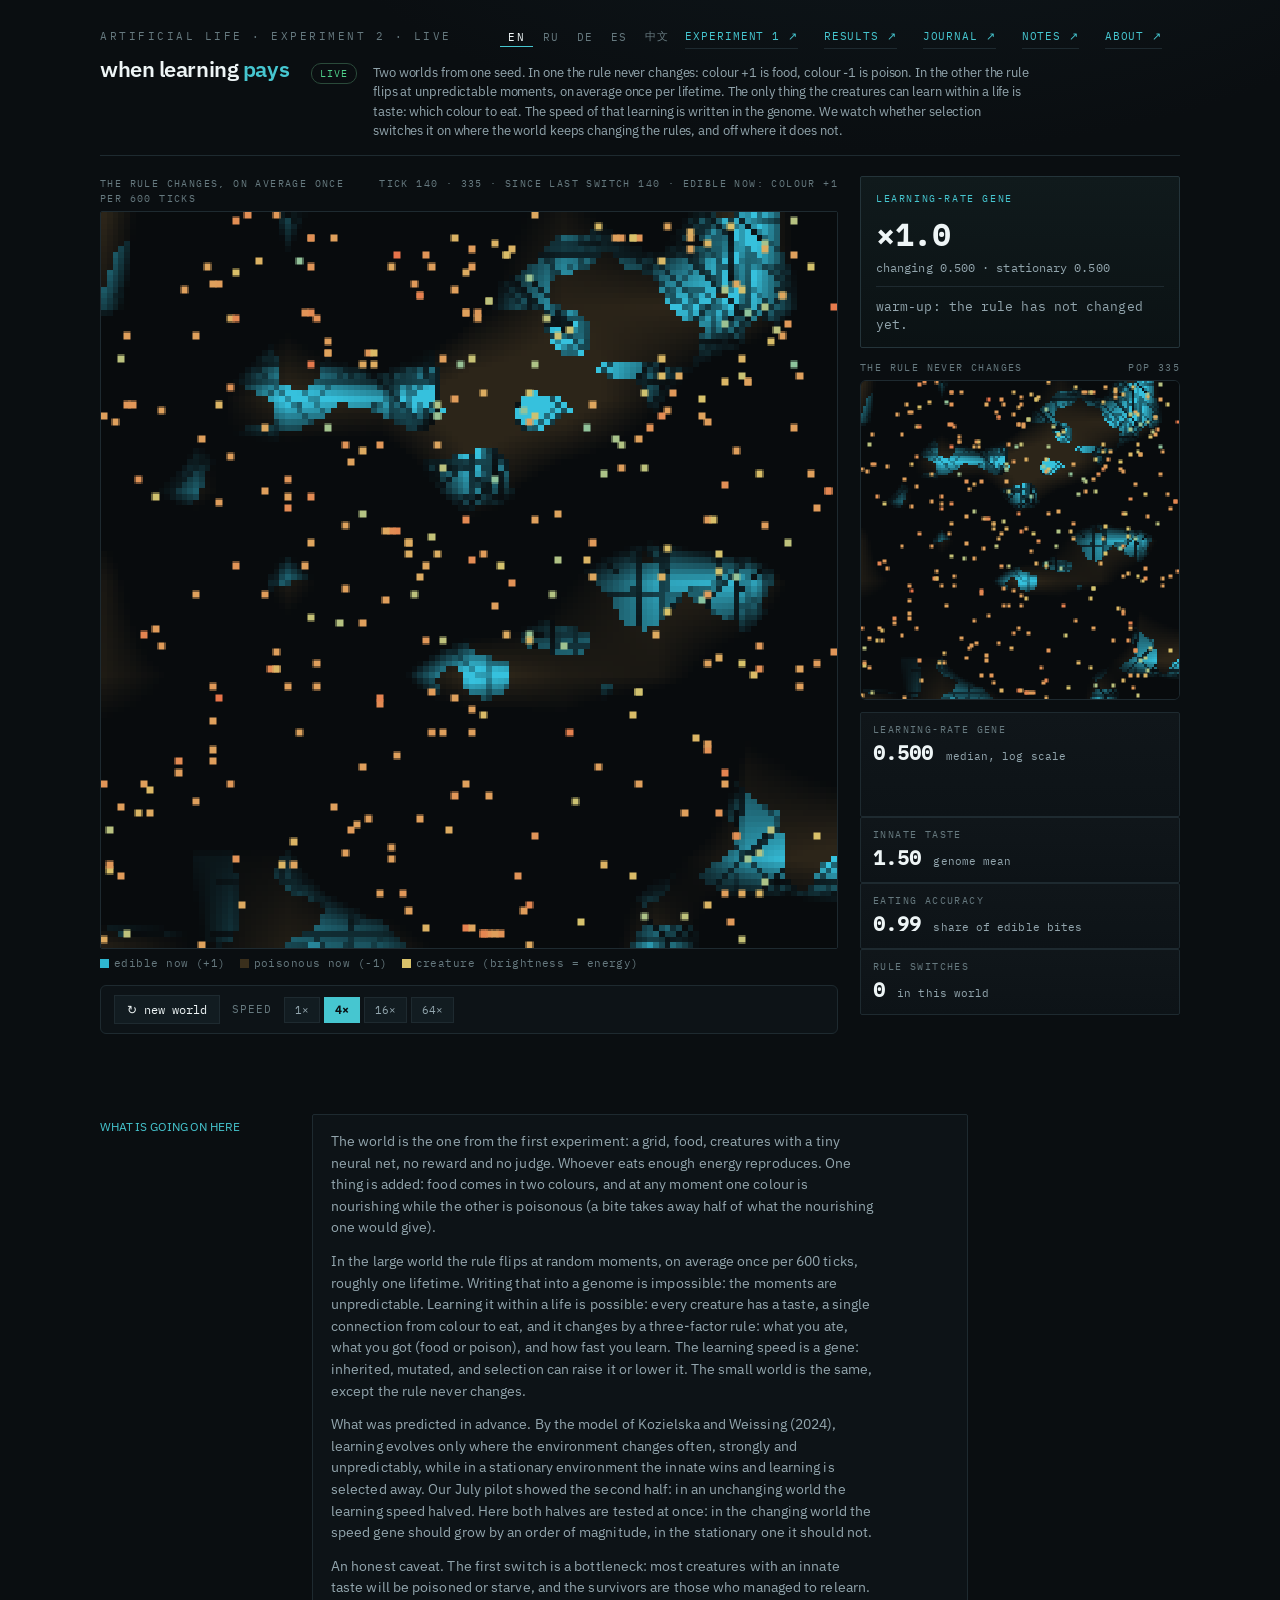
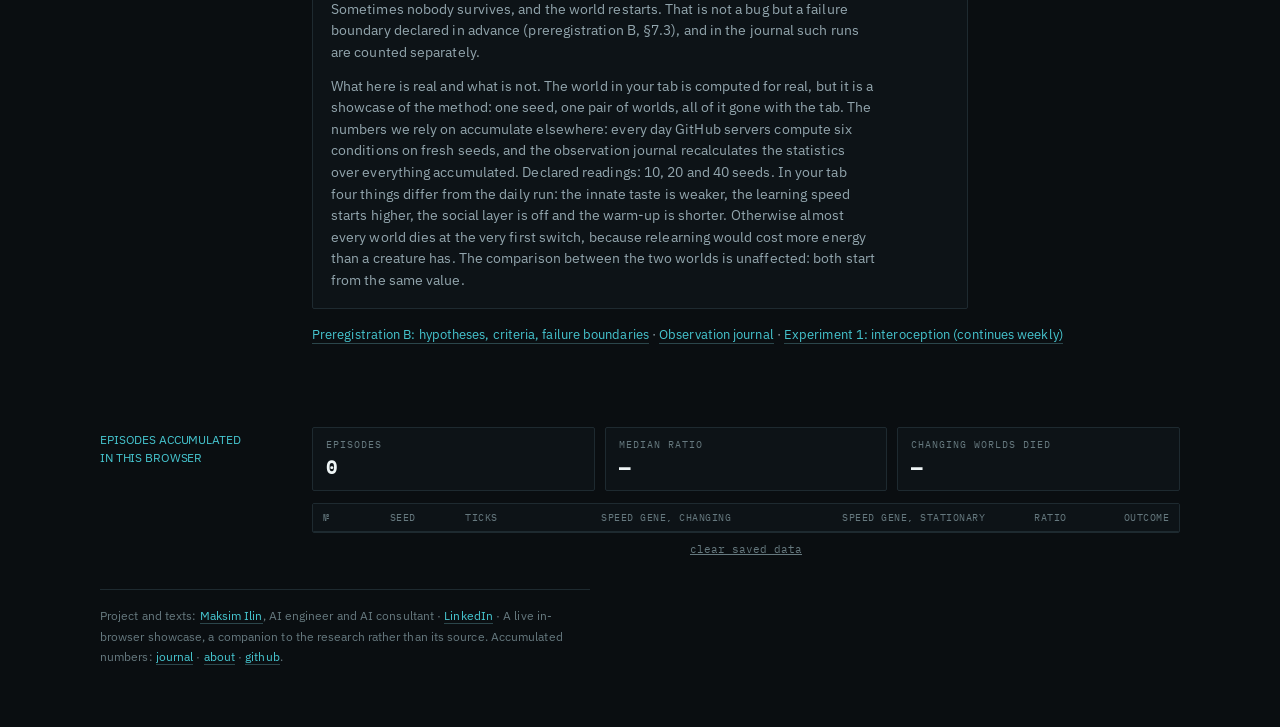
==== commit b1555bd5: "Результаты протокола B: страница на сайте, отчёт, тексты для публикации Протокол B1-100k-v1 закрыт: " ====
--- a/docs/index.html
+++ b/docs/index.html
@@ -170,6 +170,7 @@
           <button data-set="en">EN</button><button data-set="ru">RU</button><button data-set="de">DE</button><button data-set="es">ES</button><button data-set="zh">中文</button>
         </div>
         <a class="navlink" id="t_exp1" href="interoception.html"></a>
+        <a class="navlink" id="t_res" href="results-b.html"></a>
         <a class="navlink" id="t_journal" href="journal.html"></a>
         <a class="navlink" id="t_agi" href="notes.html"></a>
         <a class="navlink" id="t_about" href="about.html"></a>
@@ -234,7 +235,7 @@
 <script src="engine.js"></script>
 <script>
 const I18N={
- en:{eye:"artificial life · experiment 2 · live",exp1:"experiment 1 ↗",journal:"journal ↗",agi:"notes ↗",about:"about ↗",live:"live",
+ en:{eye:"artificial life · experiment 2 · live",exp1:"experiment 1 ↗",results:"results ↗",journal:"journal ↗",agi:"notes ↗",about:"about ↗",live:"live",
   brand:'when learning <span class="dot">pays</span>',
   lede:"Two worlds from one seed. In one the rule never changes: colour +1 is food, colour -1 is poison. In the other the rule flips at unpredictable moments, on average once per lifetime. The only thing the creatures can learn within a life is taste: which colour to eat. The speed of that learning is written in the genome. We watch whether selection switches it on where the world keeps changing the rules, and off where it does not.",
   wswitch:"the rule changes, on average once per 600 ticks",wstat:"the rule never changes",
@@ -267,7 +268,7 @@
   out_alive:"alive",out_dead:"died out",clear:"clear saved data",
   foot:'Project and texts: <a href="https://www.ilinmaks.com/" target="_blank" rel="noopener">Maksim Ilin</a>, AI engineer and AI consultant · <a href="https://www.linkedin.com/in/ilinmaks/" target="_blank" rel="noopener">LinkedIn</a> · A live in-browser showcase, a companion to the research rather than its source. Accumulated numbers: <a href="journal.html">journal</a> · <a href="about.html">about</a> · <a href="https://github.com/akela1308/minimir" target="_blank" rel="noopener">github</a>.'},
 
- ru:{eye:"искусственная жизнь · эксперимент 2 · живой",exp1:"эксперимент 1 ↗",journal:"журнал ↗",agi:"заметки ↗",about:"о проекте ↗",live:"live",
+ ru:{eye:"искусственная жизнь · эксперимент 2 · живой",exp1:"эксперимент 1 ↗",results:"результаты ↗",journal:"журнал ↗",agi:"заметки ↗",about:"о проекте ↗",live:"live",
   brand:'когда выгодно <span class="dot">учиться</span>',
   lede:"Два мира из одного семени. В одном правило не меняется: цвет +1 съедобен, цвет -1 ядовит. В другом правило переворачивается в непредсказуемые моменты, в среднем раз в жизнь. Единственное, что существа могут выучить при жизни, это вкус: какой цвет есть. Скорость этого обучения записана в геноме. Мы смотрим, включит ли её отбор там, где мир меняет правила, и выключит ли там, где не меняет.",
   wswitch:"правило меняется, в среднем раз в 600 тиков",wstat:"правило не меняется",
@@ -300,7 +301,7 @@
   out_alive:"жив",out_dead:"вымер",clear:"очистить",
   foot:'Проект и тексты: <a href="https://www.ilinmaks.com/" target="_blank" rel="noopener">Максим Ильин</a>, AI-инженер и AI-консультант · <a href="https://www.linkedin.com/in/ilinmaks/" target="_blank" rel="noopener">LinkedIn</a> · Живая браузерная витрина метода, спутник исследования, а не его источник. Накопленные числа: <a href="journal.html">журнал</a> · <a href="about.html">о проекте</a> · <a href="https://github.com/akela1308/minimir" target="_blank" rel="noopener">github</a>.'},
 
- de:{eye:"künstliches leben · experiment 2 · live",exp1:"Experiment 1 ↗",journal:"Journal ↗",agi:"Notizen ↗",about:"über ↗",live:"live",
+ de:{eye:"künstliches leben · experiment 2 · live",exp1:"Experiment 1 ↗",results:"Ergebnisse ↗",journal:"Journal ↗",agi:"Notizen ↗",about:"über ↗",live:"live",
   brand:'wann lernen sich <span class="dot">lohnt</span>',
   lede:"Zwei Welten aus einem Samen. In der einen ändert sich die Regel nie: Farbe +1 ist Nahrung, Farbe -1 ist Gift. In der anderen kippt die Regel zu unvorhersehbaren Zeitpunkten, im Schnitt einmal pro Leben. Das Einzige, was die Wesen zu Lebzeiten lernen können, ist der Geschmack: welche Farbe man isst. Die Geschwindigkeit dieses Lernens steht im Genom. Wir schauen, ob die Selektion sie dort einschaltet, wo die Welt die Regeln ändert, und dort abschaltet, wo sie es nicht tut.",
   wswitch:"die Regel ändert sich, im Schnitt alle 600 Ticks",wstat:"die Regel ändert sich nie",
@@ -333,7 +334,7 @@
   out_alive:"lebt",out_dead:"ausgestorben",clear:"gespeicherte Daten löschen",
   foot:'Projekt und Texte: <a href="https://www.ilinmaks.com/" target="_blank" rel="noopener">Maksim Ilin</a>, AI-Ingenieur und AI-Berater · <a href="https://www.linkedin.com/in/ilinmaks/" target="_blank" rel="noopener">LinkedIn</a> · Ein lebendes Schaufenster im Browser, Begleiter der Forschung, nicht ihre Quelle. Gesammelte Zahlen: <a href="journal.html">Journal</a> · <a href="about.html">über</a> · <a href="https://github.com/akela1308/minimir" target="_blank" rel="noopener">github</a>.'},
 
- es:{eye:"vida artificial · experimento 2 · en vivo",exp1:"experimento 1 ↗",journal:"diario ↗",agi:"notas ↗",about:"sobre ↗",live:"live",
+ es:{eye:"vida artificial · experimento 2 · en vivo",exp1:"experimento 1 ↗",results:"resultados ↗",journal:"diario ↗",agi:"notas ↗",about:"sobre ↗",live:"live",
   brand:'cuándo conviene <span class="dot">aprender</span>',
   lede:"Dos mundos desde una misma semilla. En uno la regla no cambia nunca: el color +1 es comida, el color -1 es veneno. En el otro la regla se invierte en momentos impredecibles, en promedio una vez por vida. Lo único que las criaturas pueden aprender durante su vida es el gusto: qué color comer. La velocidad de ese aprendizaje está escrita en el genoma. Miramos si la selección la enciende donde el mundo cambia las reglas, y la apaga donde no lo hace.",
   wswitch:"la regla cambia, en promedio cada 600 ticks",wstat:"la regla no cambia nunca",
@@ -366,7 +367,7 @@
   out_alive:"vivo",out_dead:"extinguido",clear:"borrar lo guardado",
   foot:'Proyecto y textos: <a href="https://www.ilinmaks.com/" target="_blank" rel="noopener">Maksim Ilin</a>, ingeniero y consultor de IA · <a href="https://www.linkedin.com/in/ilinmaks/" target="_blank" rel="noopener">LinkedIn</a> · Un escaparate vivo en el navegador, compañero de la investigación y no su fuente. Números acumulados: <a href="journal.html">diario</a> · <a href="about.html">sobre</a> · <a href="https://github.com/akela1308/minimir" target="_blank" rel="noopener">github</a>.'},
 
- zh:{eye:"人工生命 · 实验二 · 实时",exp1:"实验一 ↗",journal:"观察日志 ↗",agi:"札记 ↗",about:"关于 ↗",live:"live",
+ zh:{eye:"人工生命 · 实验二 · 实时",exp1:"实验一 ↗",results:"结果 ↗",journal:"观察日志 ↗",agi:"札记 ↗",about:"关于 ↗",live:"live",
   brand:'何时<span class="dot">值得学习</span>',
   lede:"同一颗种子，两个世界。一个世界的规则永不改变：颜色 +1 可吃，颜色 -1 有毒。另一个世界的规则会在不可预测的时刻翻转，平均每一生翻转一次。生物在一生之中唯一能学会的，就是口味：该吃哪种颜色。学习的速度写在基因组里。我们要看的是：在规则不断变化的世界里，选择会不会把它打开；在规则不变的世界里，会不会把它关掉。",
   wswitch:"规则会变，平均每 600 步一次",wstat:"规则永不改变",
@@ -570,7 +571,7 @@
   if(!I18N[l])l=LDEF;LANG=l;try{localStorage.setItem(LKEY,l)}catch(e){}
   document.documentElement.lang=l;const S=id=>document.getElementById(id);
   S('t_eye').textContent=t('eye');S('t_exp1').textContent=t('exp1');
-  S('t_journal').textContent=t('journal');S('t_agi').textContent=t('agi');
+  S('t_res').textContent=t('results');S('t_journal').textContent=t('journal');S('t_agi').textContent=t('agi');
   S('t_about').textContent=t('about');
   S('t_brand').innerHTML=t('brand');S('t_live').textContent=t('live');S('t_lede').textContent=t('lede');
   S('t_wswitch').textContent=t('wswitch');S('t_wstat').textContent=t('wstat');
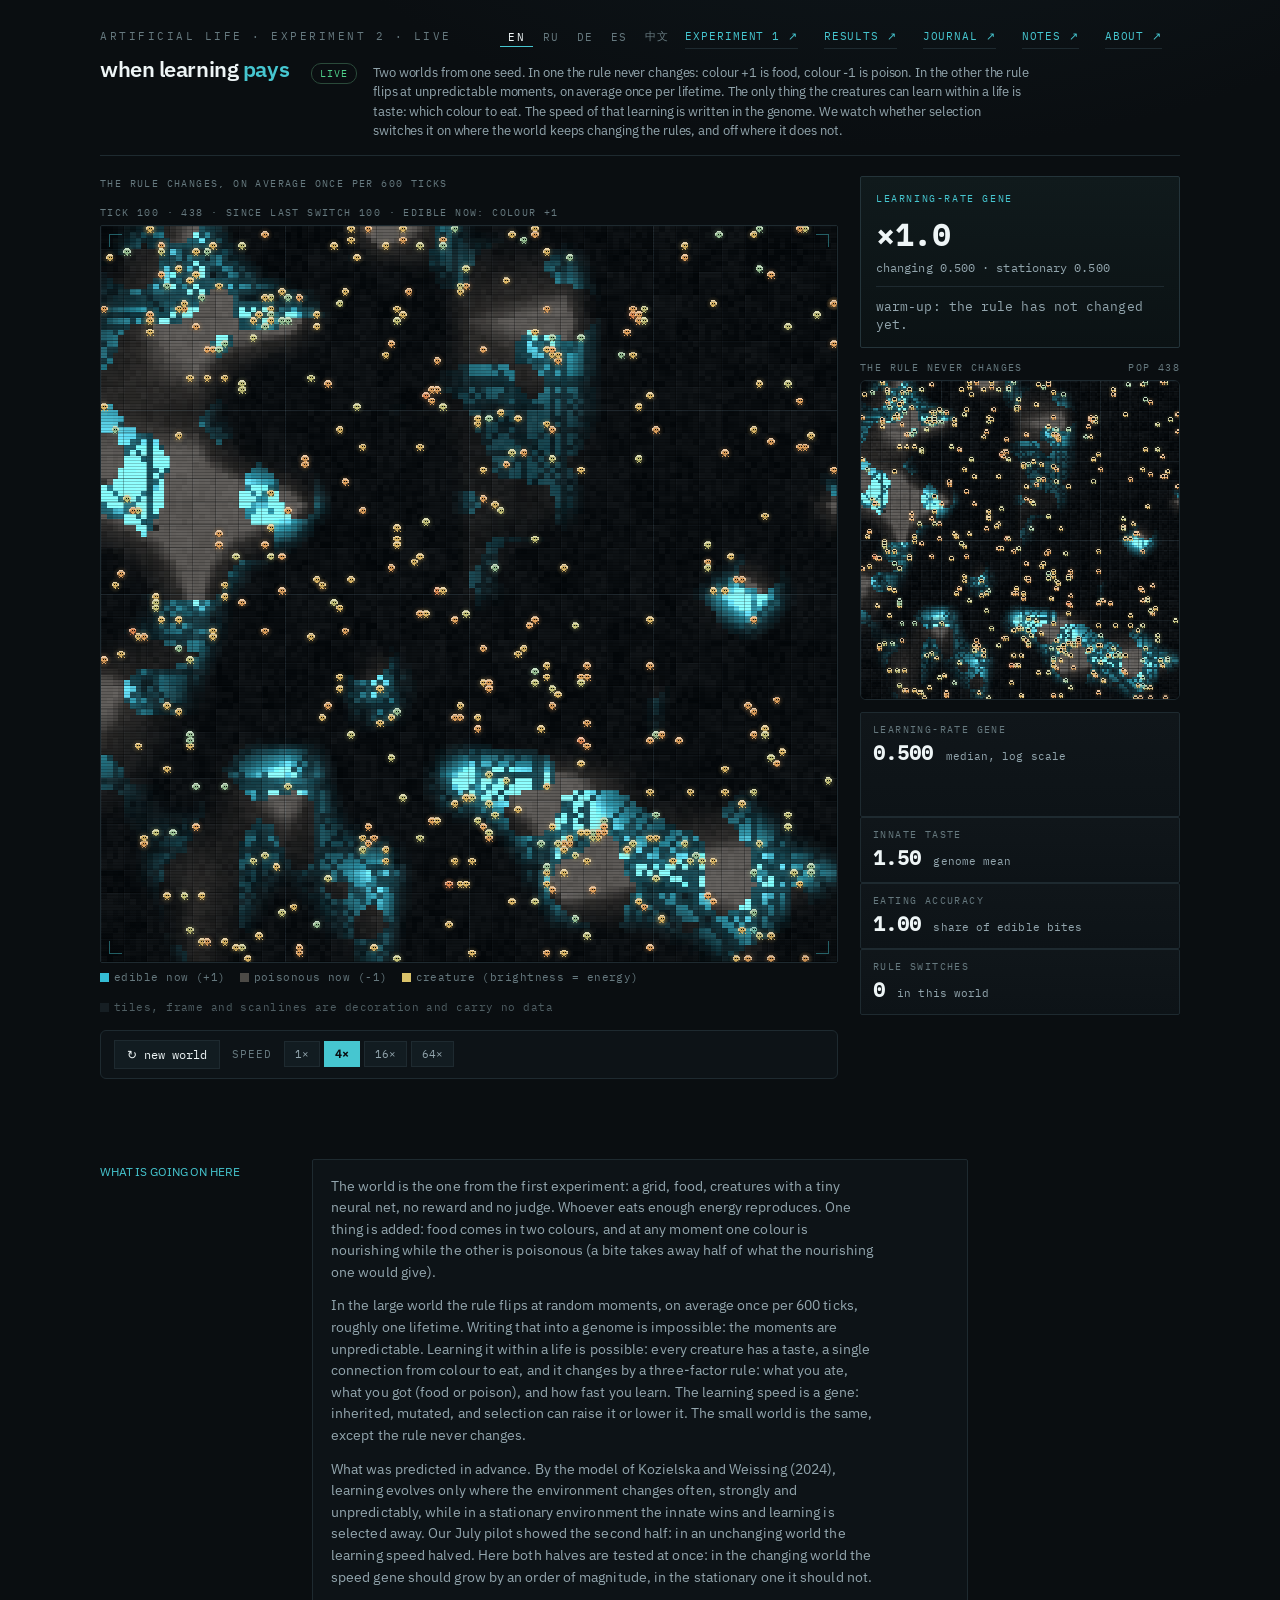
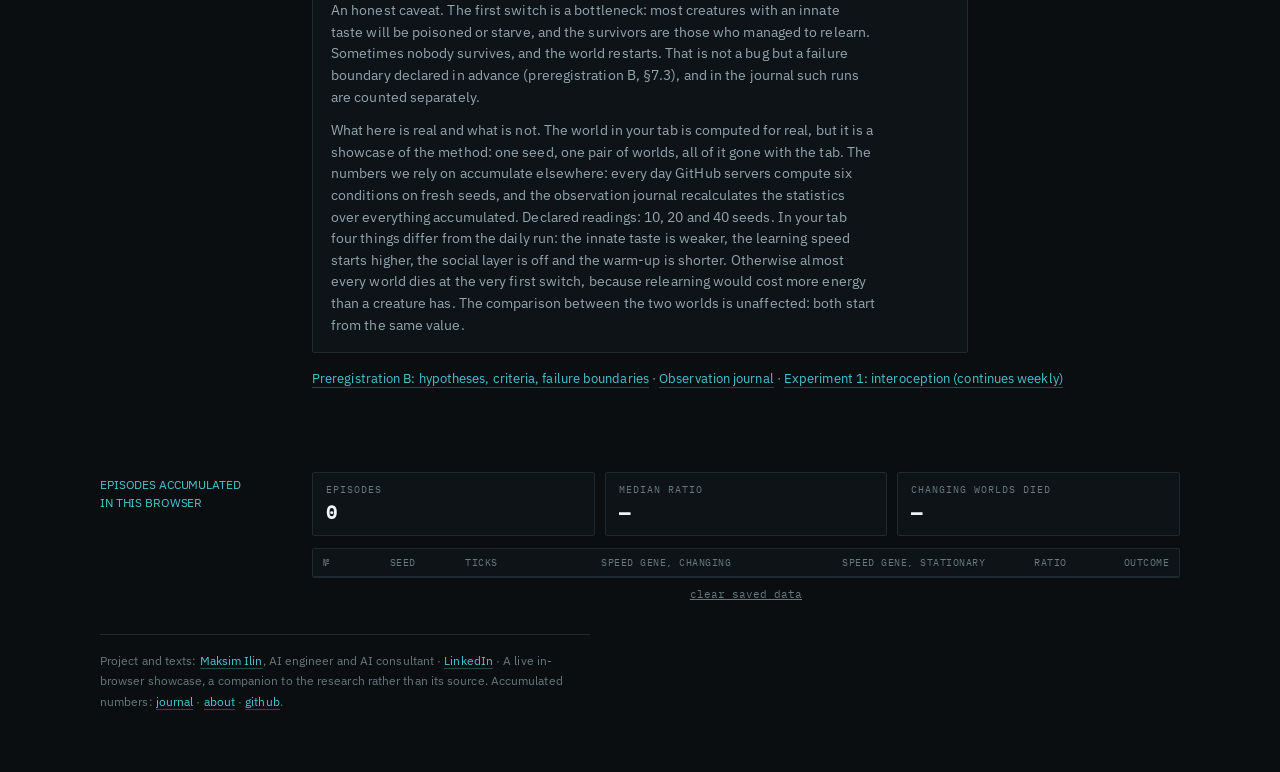
==== commit 50685079: "Новая графика живых миров: пиксель-арт вместо однопиксельных точек Общий слой отрисовки docs/render." ====
--- a/docs/index.html
+++ b/docs/index.html
@@ -51,14 +51,34 @@
   .lede{flex-basis:100%;color:var(--dim);font-size:13px;max-width:82ch;margin-top:4px}
 
   .stage{display:grid;grid-template-columns:minmax(0,1fr) 320px;gap:22px;margin-top:20px;align-items:start}
-  @media(max-width:880px){.stage{grid-template-columns:1fr}}
+  @media(max-width:880px){.stage{grid-template-columns:minmax(0,1fr)}}
   .worldwrap{position:relative}
   .wlabel{font-size:10px;letter-spacing:1.4px;text-transform:uppercase;color:var(--faint);
-    margin-bottom:5px;display:flex;justify-content:space-between}
+    margin-bottom:5px;display:flex;justify-content:space-between;flex-wrap:wrap;gap:2px 12px}
+  .wlabel>span{min-width:0;overflow-wrap:anywhere}
   .wlabel b{color:var(--cyan);font-weight:600}
   .screen{position:relative;background:#05080a;border:1px solid var(--hair);border-radius:6px;
     overflow:hidden;box-shadow:inset 0 0 60px #04070980}
   canvas{display:block;width:100%;height:auto;image-rendering:pixelated}
+  /* оформление экрана: сканлайны, виньетка, уголки терминала. Данных не несёт. */
+  .screen,.ctrlworld{isolation:isolate}
+  .screen::after,.ctrlworld::after{content:"";position:absolute;inset:0;z-index:2;
+    pointer-events:none;
+    background:
+      repeating-linear-gradient(0deg,rgba(0,0,0,.20) 0 1px,rgba(0,0,0,0) 1px 3px),
+      radial-gradient(130% 115% at 50% 42%,rgba(0,0,0,0) 52%,rgba(2,5,7,.55) 100%)}
+  .screen::before{content:"";position:absolute;inset:8px;z-index:3;pointer-events:none;
+    opacity:.45;
+    background:
+      linear-gradient(var(--cyan),var(--cyan)) 0 0/13px 1px no-repeat,
+      linear-gradient(var(--cyan),var(--cyan)) 0 0/1px 13px no-repeat,
+      linear-gradient(var(--cyan),var(--cyan)) 100% 0/13px 1px no-repeat,
+      linear-gradient(var(--cyan),var(--cyan)) 100% 0/1px 13px no-repeat,
+      linear-gradient(var(--cyan),var(--cyan)) 0 100%/13px 1px no-repeat,
+      linear-gradient(var(--cyan),var(--cyan)) 0 100%/1px 13px no-repeat,
+      linear-gradient(var(--cyan),var(--cyan)) 100% 100%/13px 1px no-repeat,
+      linear-gradient(var(--cyan),var(--cyan)) 100% 100%/1px 13px no-repeat}
+  .screen{box-shadow:inset 0 0 70px #0407094d,inset 0 0 0 1px #16232880}
   .hud{position:absolute;top:8px;left:10px;font-size:11px;color:var(--dim);text-shadow:0 1px 2px #000}
   .hud b{color:var(--ink)}
   .splash{position:absolute;inset:0;display:flex;align-items:center;justify-content:center;
@@ -148,6 +168,7 @@
   .legend{display:flex;gap:14px;flex-wrap:wrap;margin-top:6px;font-size:11px;color:var(--faint);
     font-family:var(--mono);letter-spacing:.04em}
   .legend i{display:inline-block;width:9px;height:9px;margin-right:5px;vertical-align:-1px}
+  .legend>span{min-width:0}
   .screen.pulse{box-shadow:inset 0 0 60px #04070980,0 0 0 2px var(--mark)}
   .flash{position:absolute;top:8px;right:10px;font-family:var(--mono);font-size:11px;
     color:var(--ground);background:var(--mark);padding:3px 8px;opacity:0;
@@ -233,13 +254,14 @@
 </div>
 
 <script src="engine.js"></script>
+<script src="render.js"></script>
 <script>
 const I18N={
  en:{eye:"artificial life · experiment 2 · live",exp1:"experiment 1 ↗",results:"results ↗",journal:"journal ↗",agi:"notes ↗",about:"about ↗",live:"live",
   brand:'when learning <span class="dot">pays</span>',
   lede:"Two worlds from one seed. In one the rule never changes: colour +1 is food, colour -1 is poison. In the other the rule flips at unpredictable moments, on average once per lifetime. The only thing the creatures can learn within a life is taste: which colour to eat. The speed of that learning is written in the genome. We watch whether selection switches it on where the world keeps changing the rules, and off where it does not.",
   wswitch:"the rule changes, on average once per 600 ticks",wstat:"the rule never changes",
-  lg_edible:"edible now",lg_toxic:"poisonous now",lg_creature:"creature (brightness = energy)",
+  lg_edible:"edible now",lg_toxic:"poisonous now",lg_creature:"creature (brightness = energy)",lg_decor:"tiles, frame and scanlines are decoration and carry no data",
   hud_tick:"tick",hud_pop:"pop",hud_since:"since last switch",hud_good:"edible now: colour",
   switched:"the rule has flipped",
   speed:"speed",newworld:"↻ new world",seeding:"seeding a viable world…",
@@ -272,7 +294,7 @@
   brand:'когда выгодно <span class="dot">учиться</span>',
   lede:"Два мира из одного семени. В одном правило не меняется: цвет +1 съедобен, цвет -1 ядовит. В другом правило переворачивается в непредсказуемые моменты, в среднем раз в жизнь. Единственное, что существа могут выучить при жизни, это вкус: какой цвет есть. Скорость этого обучения записана в геноме. Мы смотрим, включит ли её отбор там, где мир меняет правила, и выключит ли там, где не меняет.",
   wswitch:"правило меняется, в среднем раз в 600 тиков",wstat:"правило не меняется",
-  lg_edible:"съедобно сейчас",lg_toxic:"ядовито сейчас",lg_creature:"существо (яркость = энергия)",
+  lg_edible:"съедобно сейчас",lg_toxic:"ядовито сейчас",lg_creature:"существо (яркость = энергия)",lg_decor:"плитка, рамка и сканлайны это оформление, данных в них нет",
   hud_tick:"тик",hud_pop:"особей",hud_since:"с последней смены",hud_good:"съедобен сейчас: цвет",
   switched:"правило сменилось",
   speed:"скорость",newworld:"↻ новый мир",seeding:"засеваю жизнеспособный мир…",
@@ -305,7 +327,7 @@
   brand:'wann lernen sich <span class="dot">lohnt</span>',
   lede:"Zwei Welten aus einem Samen. In der einen ändert sich die Regel nie: Farbe +1 ist Nahrung, Farbe -1 ist Gift. In der anderen kippt die Regel zu unvorhersehbaren Zeitpunkten, im Schnitt einmal pro Leben. Das Einzige, was die Wesen zu Lebzeiten lernen können, ist der Geschmack: welche Farbe man isst. Die Geschwindigkeit dieses Lernens steht im Genom. Wir schauen, ob die Selektion sie dort einschaltet, wo die Welt die Regeln ändert, und dort abschaltet, wo sie es nicht tut.",
   wswitch:"die Regel ändert sich, im Schnitt alle 600 Ticks",wstat:"die Regel ändert sich nie",
-  lg_edible:"jetzt essbar",lg_toxic:"jetzt giftig",lg_creature:"Wesen (Helligkeit = Energie)",
+  lg_edible:"jetzt essbar",lg_toxic:"jetzt giftig",lg_creature:"Wesen (Helligkeit = Energie)",lg_decor:"Kacheln, Rahmen und Scanlines sind Dekoration und tragen keine Daten",
   hud_tick:"Tick",hud_pop:"Wesen",hud_since:"seit dem letzten Wechsel",hud_good:"jetzt essbar: Farbe",
   switched:"die Regel ist gekippt",
   speed:"Tempo",newworld:"↻ neue Welt",seeding:"säe eine lebensfähige Welt…",
@@ -338,7 +360,7 @@
   brand:'cuándo conviene <span class="dot">aprender</span>',
   lede:"Dos mundos desde una misma semilla. En uno la regla no cambia nunca: el color +1 es comida, el color -1 es veneno. En el otro la regla se invierte en momentos impredecibles, en promedio una vez por vida. Lo único que las criaturas pueden aprender durante su vida es el gusto: qué color comer. La velocidad de ese aprendizaje está escrita en el genoma. Miramos si la selección la enciende donde el mundo cambia las reglas, y la apaga donde no lo hace.",
   wswitch:"la regla cambia, en promedio cada 600 ticks",wstat:"la regla no cambia nunca",
-  lg_edible:"comestible ahora",lg_toxic:"venenoso ahora",lg_creature:"criatura (brillo = energía)",
+  lg_edible:"comestible ahora",lg_toxic:"venenoso ahora",lg_creature:"criatura (brillo = energía)",lg_decor:"las baldosas, el marco y las líneas de barrido son decoración y no llevan datos",
   hud_tick:"tick",hud_pop:"criaturas",hud_since:"desde el último cambio",hud_good:"comestible ahora: color",
   switched:"la regla se ha invertido",
   speed:"velocidad",newworld:"↻ mundo nuevo",seeding:"sembrando un mundo viable…",
@@ -371,7 +393,7 @@
   brand:'何时<span class="dot">值得学习</span>',
   lede:"同一颗种子，两个世界。一个世界的规则永不改变：颜色 +1 可吃，颜色 -1 有毒。另一个世界的规则会在不可预测的时刻翻转，平均每一生翻转一次。生物在一生之中唯一能学会的，就是口味：该吃哪种颜色。学习的速度写在基因组里。我们要看的是：在规则不断变化的世界里，选择会不会把它打开；在规则不变的世界里，会不会把它关掉。",
   wswitch:"规则会变，平均每 600 步一次",wstat:"规则永不改变",
-  lg_edible:"当前可吃",lg_toxic:"当前有毒",lg_creature:"生物（亮度即能量）",
+  lg_edible:"当前可吃",lg_toxic:"当前有毒",lg_creature:"生物（亮度即能量）",lg_decor:"地砖、边框与扫描线属于装饰，不携带数据",
   hud_tick:"步",hud_pop:"个体",hud_since:"距上次翻转",hud_good:"当前可吃：颜色",
   switched:"规则翻转了",
   speed:"速度",newworld:"↻ 新世界",seeding:"正在播种一个可存活的世界…",
@@ -432,27 +454,36 @@
   engC=new MiniWorld.Engine(seed,Object.assign({},LIVECFG,{switchMean:0}),anc);
   engS._seed=seed;epNo++;sparkS=[];sparkC=[];deadAt=null;deadWho=null;lastSw=0;
   H=engS.cfg.H;W=engS.cfg.W;off.width=W;off.height=H;img=octx.createImageData(W,H);
-  SCS=cvS.width/W;SCC=cvC.width/W;splash.style.display='none';flash.classList.remove('on');
+  fitCanvases();splash.style.display='none';flash.classList.remove('on');
 }
 
 // ---------- отрисовка ----------
-// Цвет клетки это её постоянная география (+1 голубой, -1 янтарный). Тускнеет тот
-// цвет, который сейчас ядовит: в момент смены правила экран заметно меняется.
-const HUE=[[0xe0,0xa0,0x4a],[0x2e,0xb6,0xd0]];   // индексы: foodType 0 и 1
-function energyColor(e){var t=e/255,r,g,b;
-  if(t<.5){var u=t/.5;r=0xe8+(0xd9-0xe8)*u;g=0x73+(0xc2-0x73)*u;b=0x4a+(0x6a-0x4a)*u;}
-  else{var u2=(t-.5)/.5;r=0xd9+(0x46-0xd9)*u2;g=0xc2+(0xc6-0xc2)*u2;b=0x6a+(0xd0-0x6a)*u2;}
-  return `rgb(${r|0},${g|0},${b|0})`;}
-function drawWorld(eng,ctx,cvw,SC){
-  const d=img.data,res=eng.resource,ft=eng.foodType,gt=eng.goodType;
-  for(let i=0;i<W*H;i++){
-    const h=HUE[ft[i]],k=(ft[i]===gt?1:0.16)*Math.min(1,res[i]*1.6);
-    d[i*4]=8+h[0]*k;d[i*4+1]=11+h[1]*k;d[i*4+2]=13+h[2]*k;d[i*4+3]=255;}
-  octx.putImageData(img,0,0);ctx.imageSmoothingEnabled=false;
-  ctx.clearRect(0,0,cvw.width,cvw.height);ctx.drawImage(off,0,0,cvw.width,cvw.height);
+// Вид сверху, одна клетка поля это одна клетка данных. Цвет клетки это её
+// постоянная география (+1 голубой, -1 янтарный), яркость это ресурс в ней,
+// тускнеет тот цвет, который сейчас ядовит. Существо рисуется спрайтом, его
+// цвет это энергия: янтарное голодное, голубое сытое. Сетка, рамка и
+// сканлайны это оформление, данных в них нет. Всё это в render.js.
+let ATL=null,ATLC=null,FRAME=0;
+function fitCanvases(){
+  if(!W)return;
+  SCS=MiniRender.fit(cvS,W); SCC=MiniRender.fit(cvC,W);
+  ATL=MiniRender.atlas(SCS); ATLC=MiniRender.atlas(SCC);
+}
+let fitTimer=null;
+addEventListener('resize',()=>{clearTimeout(fitTimer);fitTimer=setTimeout(fitCanvases,180);});
+
+function drawWorld(eng,ctx,cvw,SC,atl){
+  MiniRender.floorB(img,eng);
+  octx.putImageData(img,0,0);
+  ctx.imageSmoothingEnabled=false;
+  ctx.clearRect(0,0,cvw.width,cvw.height);
+  ctx.drawImage(off,0,0,cvw.width,cvw.height);
+  MiniRender.gridlines(ctx,SC,W,H);
+  const eMax=eng.cfg.eMax,half=SC/2,ph=(FRAME>>3);
   for(let a=0;a<eng.cfg.maxPop;a++)if(eng.alive[a]){
-    ctx.fillStyle=energyColor(Math.max(0,Math.min(255,eng.E[a]/eng.cfg.eMax*255)));
-    ctx.fillRect(eng.x[a]*SC-0.5,eng.y[a]*SC-0.5,SC+1,SC+1);}
+    let t=eng.E[a]/eMax; if(t<0)t=0; else if(t>1)t=1;
+    MiniRender.agent(ctx,atl,(eng.x[a]*SC+half)|0,(eng.y[a]*SC+half)|0,t,(ph+a)&1);
+  }
 }
 
 // ---------- накопление эпизодов ----------
@@ -555,7 +586,7 @@
         if(engS.tick>=EPISODE){endEpisode(false);newEpisode();break;}
       }
     }
-    drawWorld(engS,ctxS,cvS,SCS);drawWorld(engC,ctxC,cvC,SCC);
+    FRAME++;drawWorld(engS,ctxS,cvS,SCS,ATL);drawWorld(engC,ctxC,cvC,SCC,ATLC);
     const gcol=engS.goodType===1?'+1':'-1';
     document.getElementById('hudS').innerHTML=
       `${t('hud_tick')} ${engS.tick} · ${engS.pop} · ${t('hud_since')} `+
@@ -583,9 +614,10 @@
   S('howbox').innerHTML=['p1','p2','p3','p4','p5']
     .map((k,i)=>`<p style="margin:${i?'12px':'0'} 0 0">${t(k)}</p>`).join('');
   S('legend').innerHTML=
-    `<span><i style="background:#2eb6d0"></i>${t('lg_edible')} (+1)</span>`+
-    `<span><i style="background:#3a2f1c"></i>${t('lg_toxic')} (-1)</span>`+
-    `<span><i style="background:#d9c26a"></i>${t('lg_creature')}</span>`;
+    `<span><i style="background:#34bcd4"></i>${t('lg_edible')} (+1)</span>`+
+    `<span><i style="background:#4c4a46"></i>${t('lg_toxic')} (-1)</span>`+
+    `<span><i style="background:#d9c26a"></i>${t('lg_creature')}</span>`+
+    `<span style="opacity:.75"><i style="background:#1b242a"></i>${t('lg_decor')}</span>`;
   document.querySelectorAll('.langbar button').forEach(b=>b.classList.toggle('on',b.dataset.set===l));
   buildGauges();renderLog();renderVerdict();
 }
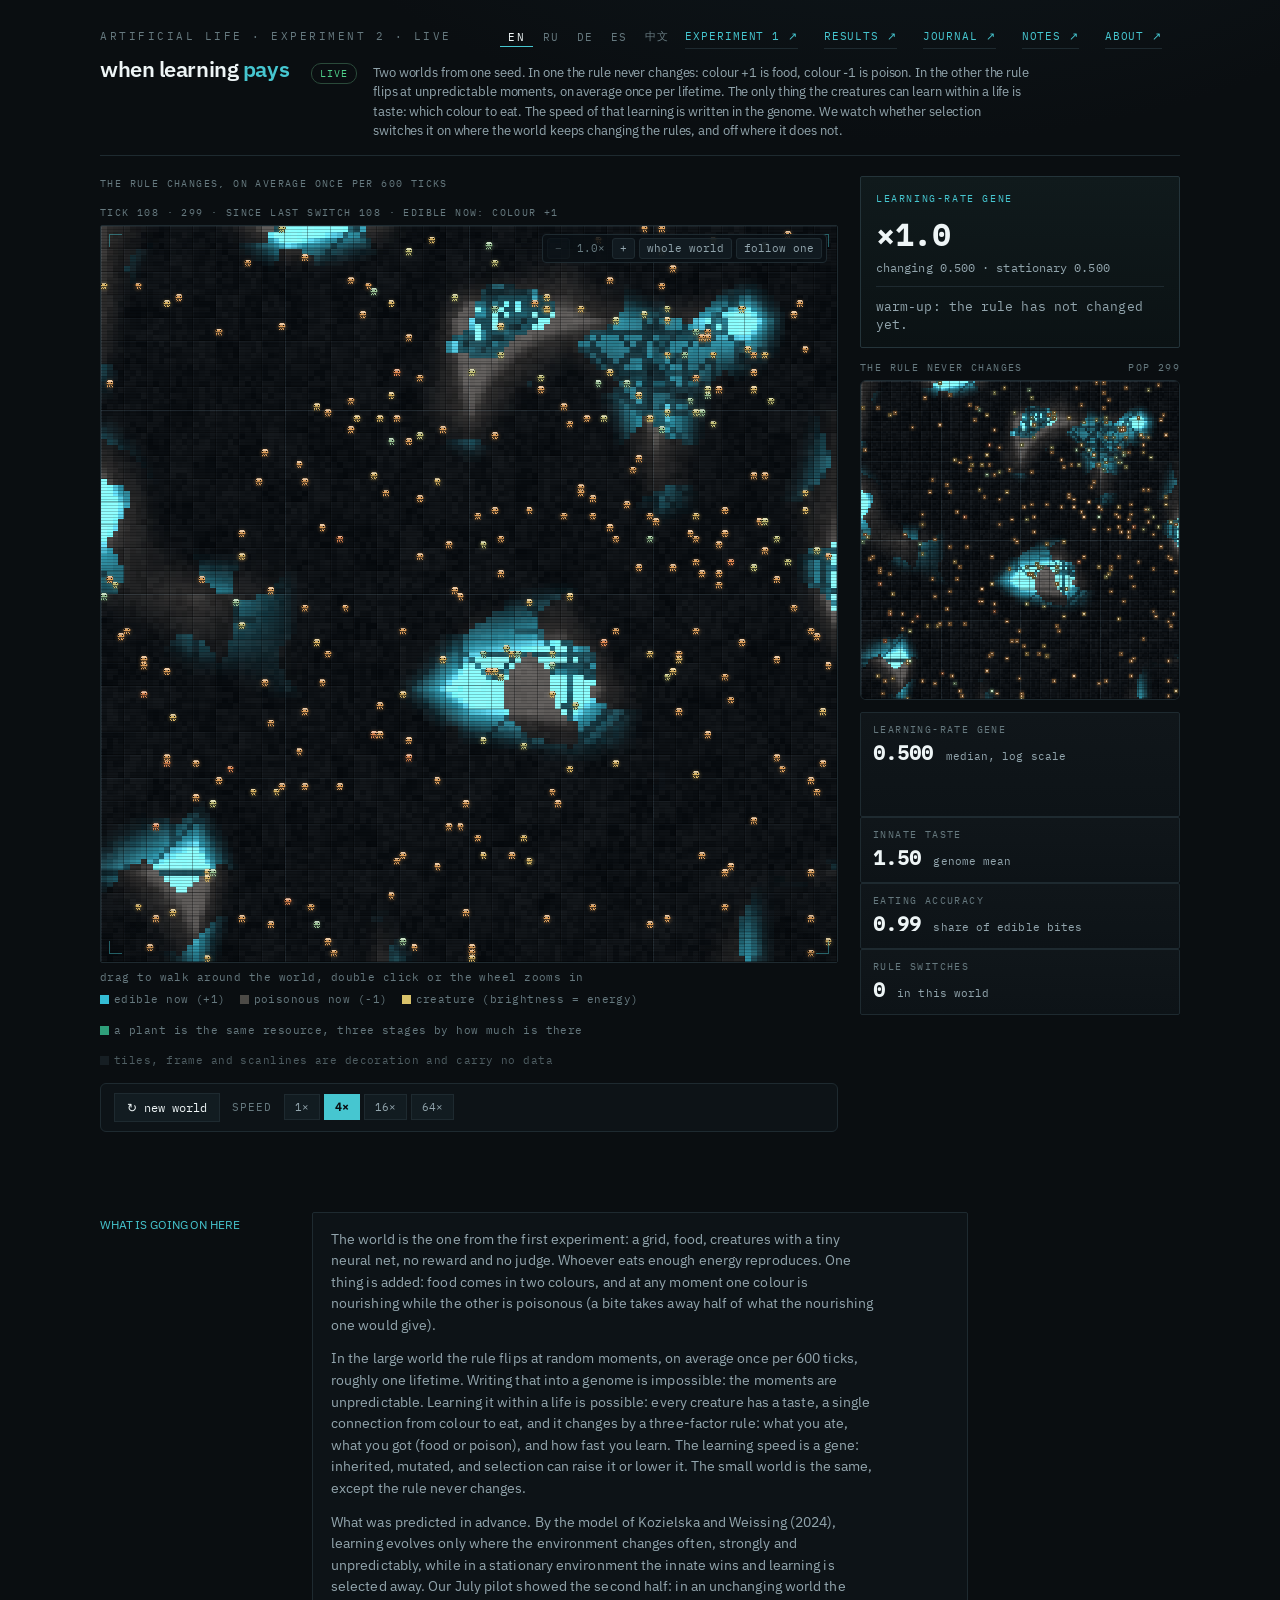
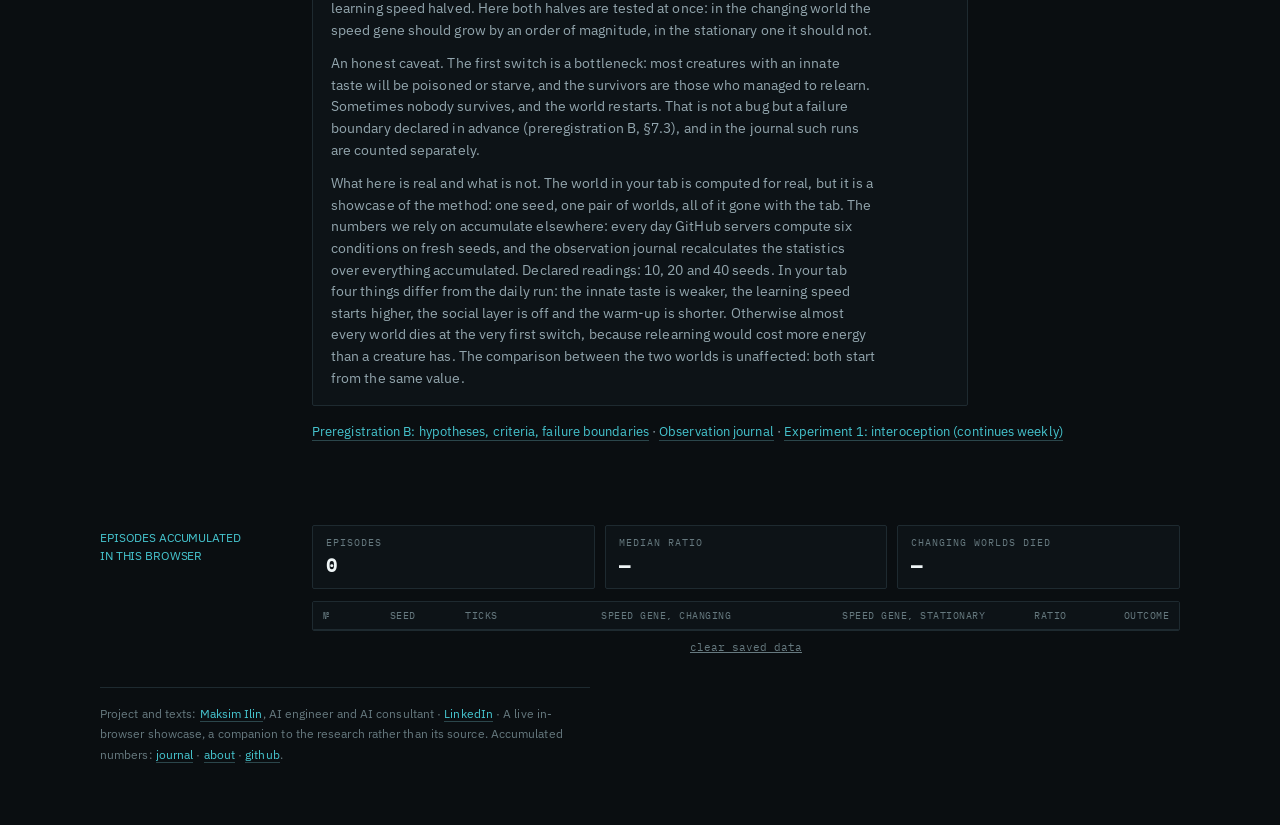
==== commit 0599387c: "Камера и детальная графика миров: по миру теперь можно ходить Движок не тронут, семантика не изменил" ====
--- a/docs/index.html
+++ b/docs/index.html
@@ -165,6 +165,21 @@
 </style>
 <style>
   /* --- добавления для эксперимента 2 --- */
+  .zoombar{position:absolute;top:8px;right:10px;z-index:4;display:flex;gap:4px;align-items:center;
+    background:#0a1014d9;border:1px solid var(--hair);border-radius:4px;padding:3px 4px;
+    font-family:var(--mono);font-size:11px}
+  .zoombar button{font-family:var(--mono);font-size:11px;background:#17222899;color:var(--dim);
+    border:1px solid var(--hair);border-radius:3px;padding:3px 7px;cursor:pointer;line-height:1.2}
+  .zoombar button:hover:not(:disabled){color:var(--cyan);border-color:var(--cyan)}
+  .zoombar button:disabled{opacity:.35;cursor:default}
+  .zoombar button.on{background:var(--cyan);color:var(--ground);border-color:var(--cyan)}
+  .zoombar span{color:var(--faint);padding:0 3px;min-width:4ch;text-align:center}
+  .zhint{margin-top:6px;font-family:var(--mono);font-size:11px;color:var(--faint);letter-spacing:.04em}
+  @media(max-width:560px){
+    .zoombar{top:6px;right:6px;gap:3px;padding:2px 3px}
+    .zoombar button{padding:2px 5px;font-size:10px}
+    .zoombar span{min-width:3ch;font-size:10px}
+  }
   .legend{display:flex;gap:14px;flex-wrap:wrap;margin-top:6px;font-size:11px;color:var(--faint);
     font-family:var(--mono);letter-spacing:.04em}
   .legend i{display:inline-block;width:9px;height:9px;margin-right:5px;vertical-align:-1px}
@@ -206,10 +221,15 @@
       <div class="worldwrap">
         <div class="wlabel"><span id="t_wswitch"></span><span id="hudS"></span></div>
         <div class="screen" id="screenS">
+          <div class="zoombar" id="zoombar">
+            <button data-z="-1" title="−">−</button><span id="zlevel">1.0×</span><button data-z="1" title="+">+</button>
+            <button id="zfit"></button><button id="zfollow"></button>
+          </div>
           <canvas id="wS" width="512" height="512"></canvas>
           <div class="flash" id="flash"></div>
           <div class="splash" id="splash"></div>
         </div>
+        <div class="zhint" id="zhint"></div>
         <div class="legend" id="legend"></div>
       </div>
       <div class="transport">
@@ -261,7 +281,7 @@
   brand:'when learning <span class="dot">pays</span>',
   lede:"Two worlds from one seed. In one the rule never changes: colour +1 is food, colour -1 is poison. In the other the rule flips at unpredictable moments, on average once per lifetime. The only thing the creatures can learn within a life is taste: which colour to eat. The speed of that learning is written in the genome. We watch whether selection switches it on where the world keeps changing the rules, and off where it does not.",
   wswitch:"the rule changes, on average once per 600 ticks",wstat:"the rule never changes",
-  lg_edible:"edible now",lg_toxic:"poisonous now",lg_creature:"creature (brightness = energy)",lg_decor:"tiles, frame and scanlines are decoration and carry no data",
+  lg_plant:"a plant is the same resource, three stages by how much is there",z_fit:"whole world",z_follow:"follow one",z_hint:"drag to walk around the world, double click or the wheel zooms in",lg_edible:"edible now",lg_toxic:"poisonous now",lg_creature:"creature (brightness = energy)",lg_decor:"tiles, frame and scanlines are decoration and carry no data",
   hud_tick:"tick",hud_pop:"pop",hud_since:"since last switch",hud_good:"edible now: colour",
   switched:"the rule has flipped",
   speed:"speed",newworld:"↻ new world",seeding:"seeding a viable world…",
@@ -294,7 +314,7 @@
   brand:'когда выгодно <span class="dot">учиться</span>',
   lede:"Два мира из одного семени. В одном правило не меняется: цвет +1 съедобен, цвет -1 ядовит. В другом правило переворачивается в непредсказуемые моменты, в среднем раз в жизнь. Единственное, что существа могут выучить при жизни, это вкус: какой цвет есть. Скорость этого обучения записана в геноме. Мы смотрим, включит ли её отбор там, где мир меняет правила, и выключит ли там, где не меняет.",
   wswitch:"правило меняется, в среднем раз в 600 тиков",wstat:"правило не меняется",
-  lg_edible:"съедобно сейчас",lg_toxic:"ядовито сейчас",lg_creature:"существо (яркость = энергия)",lg_decor:"плитка, рамка и сканлайны это оформление, данных в них нет",
+  lg_plant:"растение это тот же ресурс, три стадии по его количеству",z_fit:"весь мир",z_follow:"за существом",z_hint:"тащите мышью, чтобы ходить по миру, двойной щелчок или колесо приближают",lg_edible:"съедобно сейчас",lg_toxic:"ядовито сейчас",lg_creature:"существо (яркость = энергия)",lg_decor:"плитка, рамка и сканлайны это оформление, данных в них нет",
   hud_tick:"тик",hud_pop:"особей",hud_since:"с последней смены",hud_good:"съедобен сейчас: цвет",
   switched:"правило сменилось",
   speed:"скорость",newworld:"↻ новый мир",seeding:"засеваю жизнеспособный мир…",
@@ -327,7 +347,7 @@
   brand:'wann lernen sich <span class="dot">lohnt</span>',
   lede:"Zwei Welten aus einem Samen. In der einen ändert sich die Regel nie: Farbe +1 ist Nahrung, Farbe -1 ist Gift. In der anderen kippt die Regel zu unvorhersehbaren Zeitpunkten, im Schnitt einmal pro Leben. Das Einzige, was die Wesen zu Lebzeiten lernen können, ist der Geschmack: welche Farbe man isst. Die Geschwindigkeit dieses Lernens steht im Genom. Wir schauen, ob die Selektion sie dort einschaltet, wo die Welt die Regeln ändert, und dort abschaltet, wo sie es nicht tut.",
   wswitch:"die Regel ändert sich, im Schnitt alle 600 Ticks",wstat:"die Regel ändert sich nie",
-  lg_edible:"jetzt essbar",lg_toxic:"jetzt giftig",lg_creature:"Wesen (Helligkeit = Energie)",lg_decor:"Kacheln, Rahmen und Scanlines sind Dekoration und tragen keine Daten",
+  lg_plant:"eine Pflanze ist derselbe Vorrat, drei Stufen nach seiner Menge",z_fit:"ganze Welt",z_follow:"einem folgen",z_hint:"ziehen, um durch die Welt zu gehen, Doppelklick oder Mausrad zoomt",lg_edible:"jetzt essbar",lg_toxic:"jetzt giftig",lg_creature:"Wesen (Helligkeit = Energie)",lg_decor:"Kacheln, Rahmen und Scanlines sind Dekoration und tragen keine Daten",
   hud_tick:"Tick",hud_pop:"Wesen",hud_since:"seit dem letzten Wechsel",hud_good:"jetzt essbar: Farbe",
   switched:"die Regel ist gekippt",
   speed:"Tempo",newworld:"↻ neue Welt",seeding:"säe eine lebensfähige Welt…",
@@ -360,7 +380,7 @@
   brand:'cuándo conviene <span class="dot">aprender</span>',
   lede:"Dos mundos desde una misma semilla. En uno la regla no cambia nunca: el color +1 es comida, el color -1 es veneno. En el otro la regla se invierte en momentos impredecibles, en promedio una vez por vida. Lo único que las criaturas pueden aprender durante su vida es el gusto: qué color comer. La velocidad de ese aprendizaje está escrita en el genoma. Miramos si la selección la enciende donde el mundo cambia las reglas, y la apaga donde no lo hace.",
   wswitch:"la regla cambia, en promedio cada 600 ticks",wstat:"la regla no cambia nunca",
-  lg_edible:"comestible ahora",lg_toxic:"venenoso ahora",lg_creature:"criatura (brillo = energía)",lg_decor:"las baldosas, el marco y las líneas de barrido son decoración y no llevan datos",
+  lg_plant:"una planta es el mismo recurso, tres etapas según su cantidad",z_fit:"mundo entero",z_follow:"seguir a una",z_hint:"arrastre para recorrer el mundo, doble clic o la rueda acercan",lg_edible:"comestible ahora",lg_toxic:"venenoso ahora",lg_creature:"criatura (brillo = energía)",lg_decor:"las baldosas, el marco y las líneas de barrido son decoración y no llevan datos",
   hud_tick:"tick",hud_pop:"criaturas",hud_since:"desde el último cambio",hud_good:"comestible ahora: color",
   switched:"la regla se ha invertido",
   speed:"velocidad",newworld:"↻ mundo nuevo",seeding:"sembrando un mundo viable…",
@@ -393,7 +413,7 @@
   brand:'何时<span class="dot">值得学习</span>',
   lede:"同一颗种子，两个世界。一个世界的规则永不改变：颜色 +1 可吃，颜色 -1 有毒。另一个世界的规则会在不可预测的时刻翻转，平均每一生翻转一次。生物在一生之中唯一能学会的，就是口味：该吃哪种颜色。学习的速度写在基因组里。我们要看的是：在规则不断变化的世界里，选择会不会把它打开；在规则不变的世界里，会不会把它关掉。",
   wswitch:"规则会变，平均每 600 步一次",wstat:"规则永不改变",
-  lg_edible:"当前可吃",lg_toxic:"当前有毒",lg_creature:"生物（亮度即能量）",lg_decor:"地砖、边框与扫描线属于装饰，不携带数据",
+  lg_plant:"植物就是同一份资源，按数量分三个阶段",z_fit:"整个世界",z_follow:"跟随一只",z_hint:"拖动即可在世界里走动，双击或滚轮可放大",lg_edible:"当前可吃",lg_toxic:"当前有毒",lg_creature:"生物（亮度即能量）",lg_decor:"地砖、边框与扫描线属于装饰，不携带数据",
   hud_tick:"步",hud_pop:"个体",hud_since:"距上次翻转",hud_good:"当前可吃：颜色",
   switched:"规则翻转了",
   speed:"速度",newworld:"↻ 新世界",seeding:"正在播种一个可存活的世界…",
@@ -440,7 +460,7 @@
 const cvS=document.getElementById('wS'),ctxS=cvS.getContext('2d');
 const cvC=document.getElementById('wC'),ctxC=cvC.getContext('2d');
 const off=document.createElement('canvas'),octx=off.getContext('2d');
-let H,W,SCS,SCC,img;
+let H,W,img;
 const splash=document.getElementById('splash'),flash=document.getElementById('flash');
 
 function unpackGenome(b64){const bin=atob(b64),by=new Uint8Array(bin.length);
@@ -460,29 +480,73 @@
 // ---------- отрисовка ----------
 // Вид сверху, одна клетка поля это одна клетка данных. Цвет клетки это её
 // постоянная география (+1 голубой, -1 янтарный), яркость это ресурс в ней,
-// тускнеет тот цвет, который сейчас ядовит. Существо рисуется спрайтом, его
-// цвет это энергия: янтарное голодное, голубое сытое. Сетка, рамка и
-// сканлайны это оформление, данных в них нет. Всё это в render.js.
-let ATL=null,ATLC=null,FRAME=0;
+// тускнеет тот цвет, который сейчас ядовит. На близком плане ресурс ещё и
+// прорастает растением в три стадии, это тот же ресурс, не новая сущность.
+// Существо рисуется спрайтом, его цвет это энергия: янтарное голодное,
+// голубое сытое. Плитка, рамка и сканлайны это оформление. Всё в render.js.
+let camS=null,camC=null,ATL=null,ATLC=null,PLB=null,PLC=null,FRAME=0,followId=-1;
+const HUES=[MiniRender.HUE_B[0],MiniRender.HUE_B[1],MiniRender.HUE_B[2],MiniRender.HUE_B[3]];
+
 function fitCanvases(){
   if(!W)return;
-  SCS=MiniRender.fit(cvS,W); SCC=MiniRender.fit(cvC,W);
-  ATL=MiniRender.atlas(SCS); ATLC=MiniRender.atlas(SCC);
+  if(!camS){camS=MiniRender.camera(cvS,W,H);camS.attach(updateZoomUI);}else camS.resize();
+  if(!camC){camC=MiniRender.camera(cvC,W,H);}else camC.resize();
+  sprites();updateZoomUI();
+}
+function sprites(){
+  if(!ATL||ATL._cell!==camS.cell){ATL=MiniRender.atlas(camS.cell);ATL._cell=camS.cell;
+    PLB=MiniRender.plantSheet(camS.cell,HUES);PLB._cell=camS.cell;}
+  if(!ATLC||ATLC._cell!==camC.cell){ATLC=MiniRender.atlas(camC.cell);ATLC._cell=camC.cell;
+    PLC=MiniRender.plantSheet(camC.cell,HUES);PLC._cell=camC.cell;}
 }
 let fitTimer=null;
 addEventListener('resize',()=>{clearTimeout(fitTimer);fitTimer=setTimeout(fitCanvases,180);});
 
-function drawWorld(eng,ctx,cvw,SC,atl){
+function updateZoomUI(){
+  if(!camS)return;
+  const S=id=>document.getElementById(id);
+  S('zlevel').textContent=(camS.cell/camS.levels[0]).toFixed(1)+'×';
+  S('zoombar').querySelector('[data-z="-1"]').disabled=camS.level<=0;
+  S('zoombar').querySelector('[data-z="1"]').disabled=camS.level>=camS.levels.length-1;
+  S('zfollow').classList.toggle('on',!!camS.followFn);
+}
+function followOne(){
+  if(!engS)return;
+  if(camS.followFn){camS.follow(null);camS.fit();updateZoomUI();return;}
+  const alive=[];
+  for(let a=0;a<engS.cfg.maxPop;a++)if(engS.alive[a])alive.push(a);
+  if(!alive.length)return;
+  followId=alive[(Math.random()*alive.length)|0];
+  camS.follow(()=>engS.alive[followId]?[engS.x[followId]+0.5,engS.y[followId]+0.5]:null);
+  sprites();updateZoomUI();
+}
+
+function drawWorld(eng,ctx,cam,atl,pl){
   MiniRender.floorB(img,eng);
   octx.putImageData(img,0,0);
-  ctx.imageSmoothingEnabled=false;
-  ctx.clearRect(0,0,cvw.width,cvw.height);
-  ctx.drawImage(off,0,0,cvw.width,cvw.height);
-  MiniRender.gridlines(ctx,SC,W,H);
-  const eMax=eng.cfg.eMax,half=SC/2,ph=(FRAME>>3);
+  MiniRender.blitFloor(ctx,off,cam);
+  MiniRender.gridlines(ctx,cam);
+  const c=cam.cell;
+  if(c>=10){
+    const res=eng.resource,ft=eng.foodType,gt=eng.goodType,sh=(c-pl.size)/2;
+    const x0=Math.max(0,Math.floor(cam.ox)),y0=Math.max(0,Math.floor(cam.oy));
+    const x1=Math.min(W,x0+cam.cols+1),y1=Math.min(H,y0+cam.rows+1);
+    for(let y=y0;y<y1;y++)for(let x=x0;x<x1;x++){
+      const i=y*W+x,r=res[i];
+      if(r<0.24)continue;
+      const h=(Math.imul(x,374761393)^Math.imul(y,668265263))>>>0;
+      if(h%4===0)continue;            // прореживание, чтобы не было решётки
+      const jx=((h%3)-1)*(c/8),jy=(((h>>>3)%3)-1)*(c/8);
+      MiniRender.plant(ctx,pl,(ft[i]===gt)?ft[i]:ft[i]+2,r>0.62?2:r>0.37?1:0,
+        (h>>>5)&1,cam.sx(x)+sh+jx,cam.sy(y)+sh+jy);
+    }
+  }
+  const eMax=eng.cfg.eMax,half=c/2,ph=(FRAME>>3);
   for(let a=0;a<eng.cfg.maxPop;a++)if(eng.alive[a]){
+    const x=eng.x[a],y=eng.y[a];
+    if(!cam.visible(x,y,2))continue;
     let t=eng.E[a]/eMax; if(t<0)t=0; else if(t>1)t=1;
-    MiniRender.agent(ctx,atl,(eng.x[a]*SC+half)|0,(eng.y[a]*SC+half)|0,t,(ph+a)&1);
+    MiniRender.agent(ctx,atl,cam.sx(x)+half,cam.sy(y)+half,t,(ph+a)%3);
   }
 }
 
@@ -586,7 +650,7 @@
         if(engS.tick>=EPISODE){endEpisode(false);newEpisode();break;}
       }
     }
-    FRAME++;drawWorld(engS,ctxS,cvS,SCS,ATL);drawWorld(engC,ctxC,cvC,SCC,ATLC);
+    FRAME++;camS.tick();sprites();drawWorld(engS,ctxS,camS,ATL,PLB);drawWorld(engC,ctxC,camC,ATLC,PLC);
     const gcol=engS.goodType===1?'+1':'-1';
     document.getElementById('hudS').innerHTML=
       `${t('hud_tick')} ${engS.tick} · ${engS.pop} · ${t('hud_since')} `+
@@ -613,10 +677,13 @@
   S('linksbox').innerHTML=t('links');
   S('howbox').innerHTML=['p1','p2','p3','p4','p5']
     .map((k,i)=>`<p style="margin:${i?'12px':'0'} 0 0">${t(k)}</p>`).join('');
+  S('zfit').textContent=t('z_fit');S('zfollow').textContent=t('z_follow');
+  S('zhint').textContent=t('z_hint');
   S('legend').innerHTML=
     `<span><i style="background:#34bcd4"></i>${t('lg_edible')} (+1)</span>`+
     `<span><i style="background:#4c4a46"></i>${t('lg_toxic')} (-1)</span>`+
     `<span><i style="background:#d9c26a"></i>${t('lg_creature')}</span>`+
+    `<span><i style="background:#2f9f7a"></i>${t('lg_plant')}</span>`+
     `<span style="opacity:.75"><i style="background:#1b242a"></i>${t('lg_decor')}</span>`;
   document.querySelectorAll('.langbar button').forEach(b=>b.classList.toggle('on',b.dataset.set===l));
   buildGauges();renderLog();renderVerdict();
@@ -624,6 +691,21 @@
 document.querySelector('.langbar').addEventListener('click',e=>{const b=e.target.closest('button[data-set]');if(b)applyLang(b.dataset.set);});
 document.getElementById('speed').addEventListener('click',e=>{const b=e.target.closest('button[data-s]');if(!b)return;
   SPEED=+b.dataset.s;document.querySelectorAll('#speed button').forEach(x=>x.classList.toggle('on',x===b));});
+document.getElementById('zoombar').addEventListener('click',e=>{
+  const b=e.target.closest('button'); if(!b||!camS)return;
+  if(b.id==='zfit'){camS.follow(null);camS.fit();}
+  else if(b.id==='zfollow'){followOne();}
+  else{
+    const d=+b.dataset.z;
+    if(d>0&&camS.level===0&&engS){
+      let sx=0,sy=0,n=0;
+      for(let a=0;a<engS.cfg.maxPop;a++)if(engS.alive[a]){sx+=engS.x[a];sy+=engS.y[a];n++;}
+      camS.zoom(d);
+      if(n)camS.centerOn(sx/n,sy/n);
+    } else camS.zoom(d);
+  }
+  sprites();updateZoomUI();
+});
 document.getElementById('newbtn').onclick=()=>{if(POOL)newEpisode();};
 document.getElementById('clearbtn').onclick=()=>{try{localStorage.removeItem(SKEY)}catch(e){}renderLog();};
 
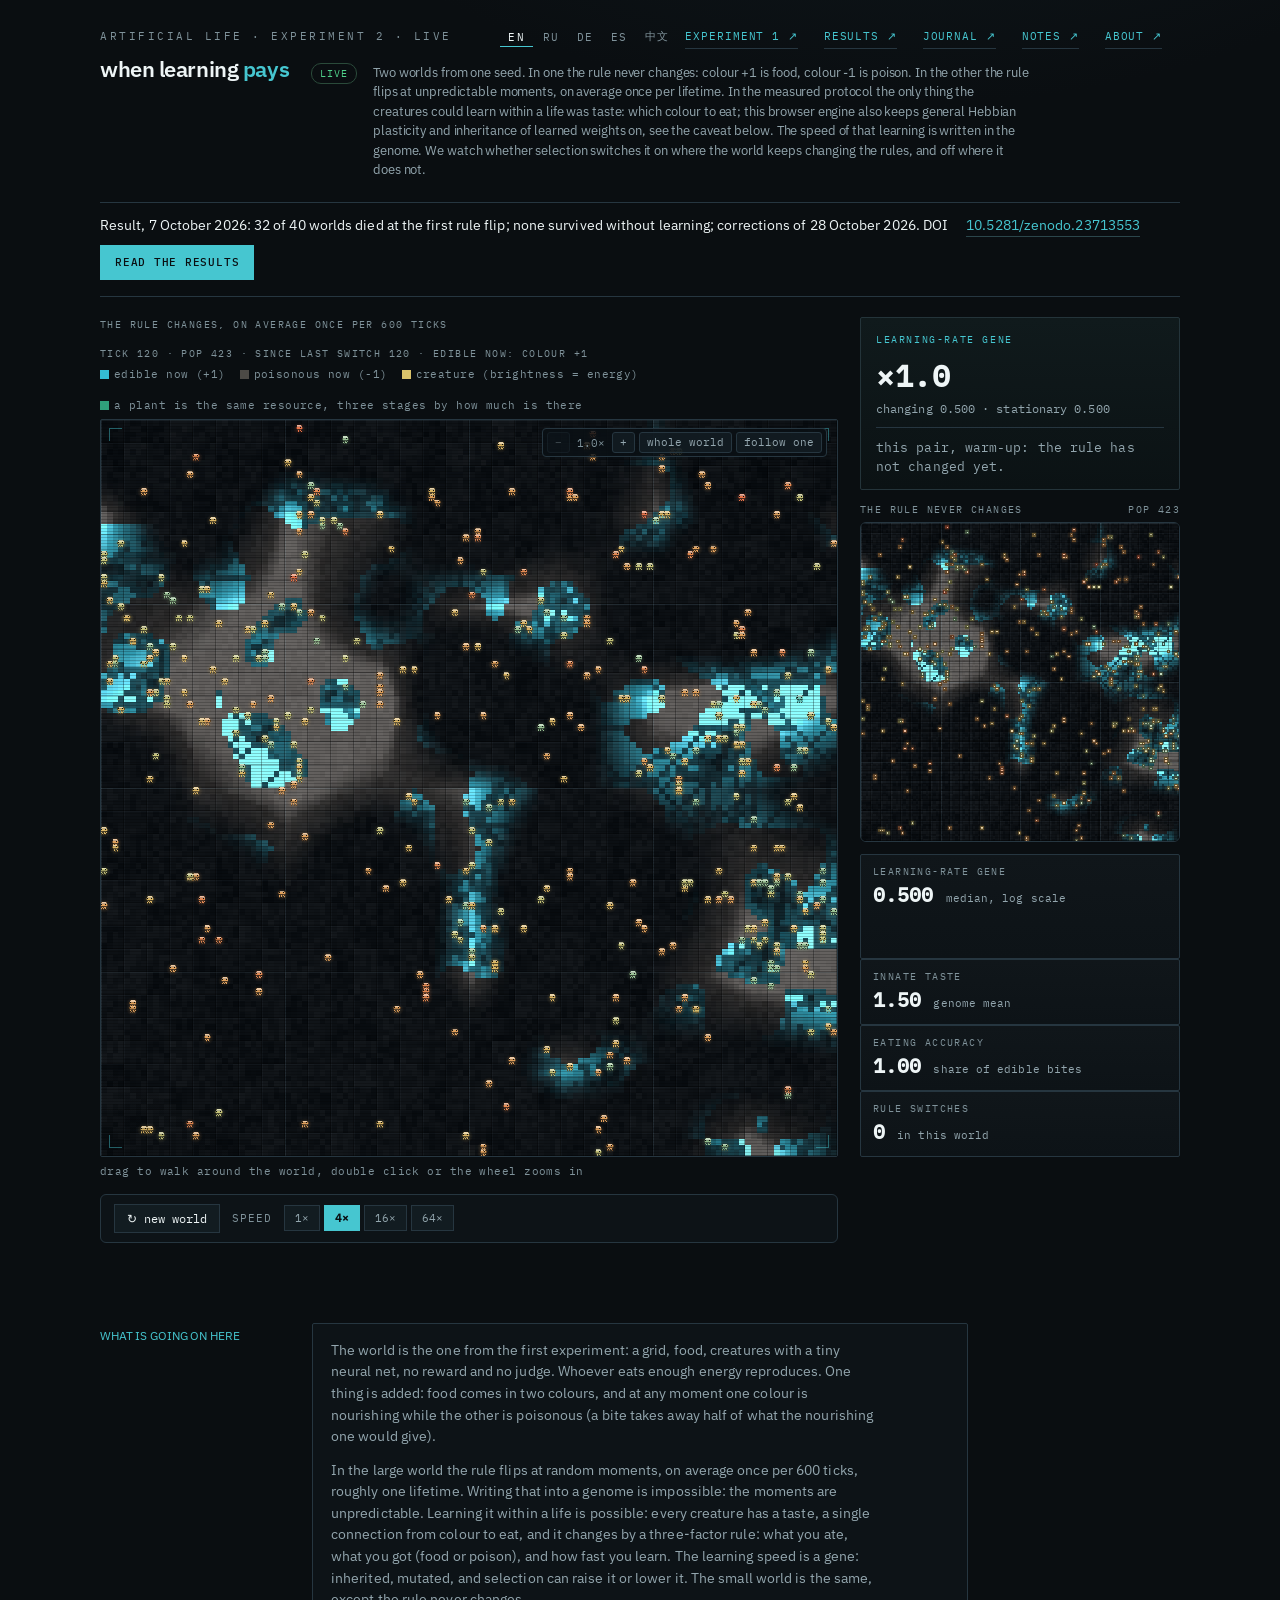
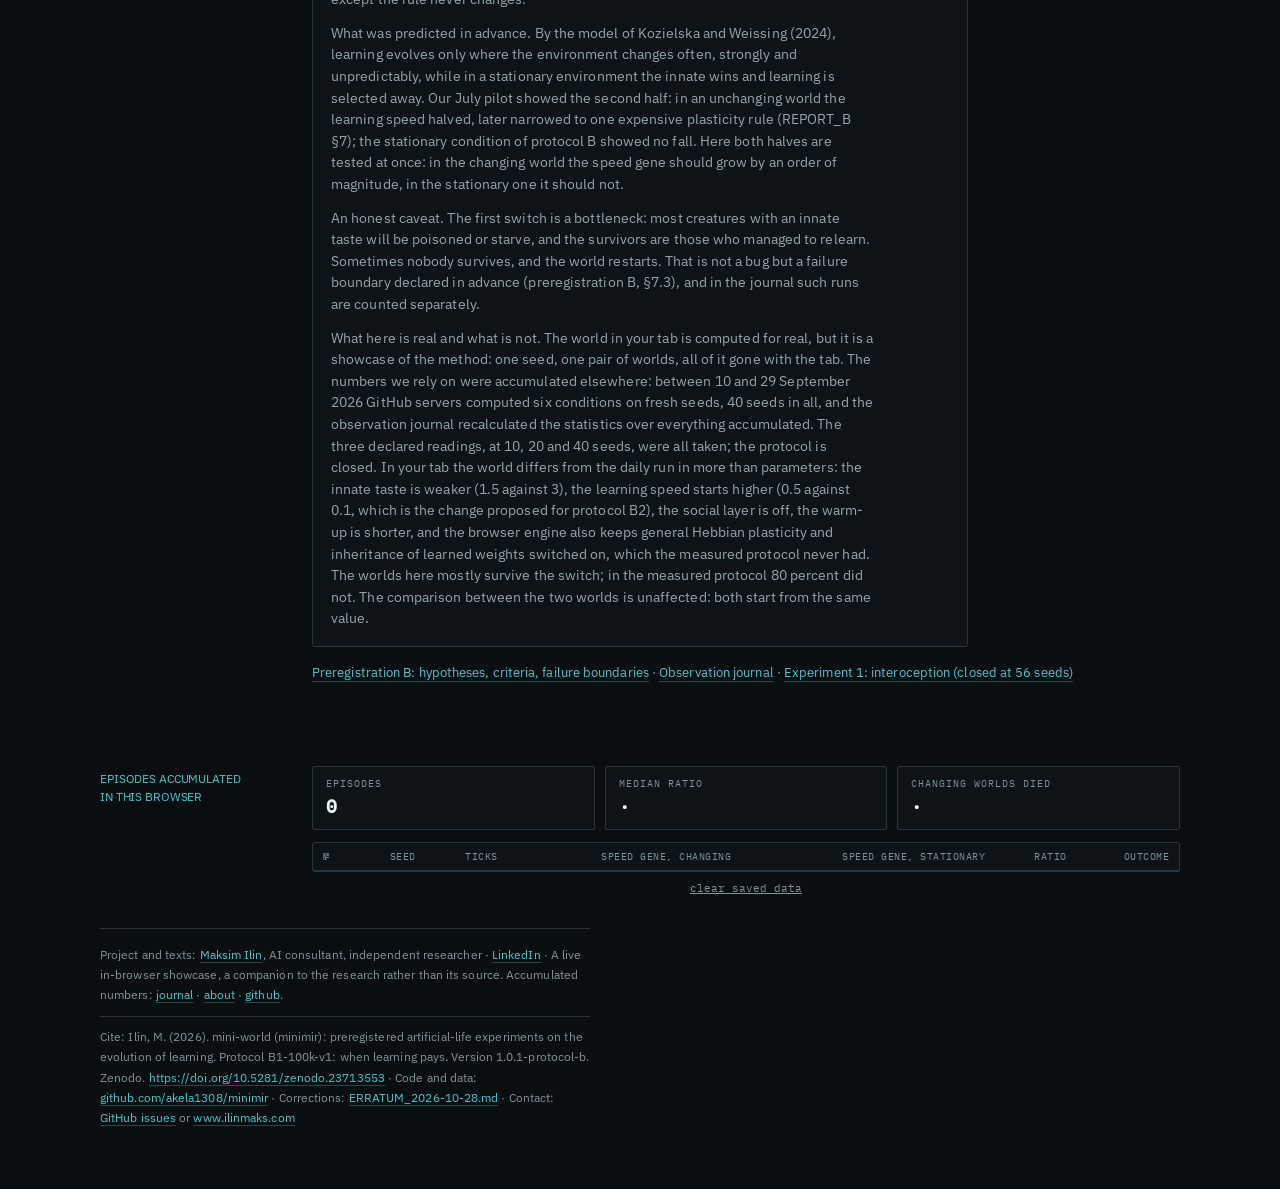
==== commit 15382692: "Corrections of 28 October 2026: erratum, reports, site, citation metadata (v1.0.1) Adds ERRATUM_2026" ====
--- a/docs/index.html
+++ b/docs/index.html
@@ -4,7 +4,7 @@
 <meta charset="utf-8">
 <meta name="viewport" content="width=device-width, initial-scale=1">
 <title>mini·world: when learning pays, live experiment</title>
-<meta name="description" content="A live artificial-life experiment in your browser: two worlds from one seed, one with unpredictable rule switches and one without. The only thing creatures can learn in a lifetime is taste, and the speed of that learning is a gene. Does selection turn learning on where the world keeps changing the rules, and off where it does not?">
+<meta name="description" content="Live artificial-life experiment in your browser: two worlds from one seed, one with unpredictable rule flips. Does selection turn lifetime learning on where the rules change?">
 <meta name="keywords" content="artificial life, ALife, evolutionary simulation, evolution of learning, Baldwin effect, lifetime plasticity, changing environment, Kozielska Weissing, agent-based model, preregistration, open research, live simulation, in-browser, мини-мир, искусственная жизнь">
 <meta name="author" content="Maksim Ilin">
 <meta name="robots" content="index, follow, max-image-preview:large, max-snippet:-1">
@@ -13,16 +13,16 @@
 <meta property="og:type" content="website">
 <meta property="og:site_name" content="mini-world">
 <meta property="og:title" content="mini·world: when learning pays, live experiment">
-<meta property="og:description" content="A live artificial-life experiment in your browser: two worlds from one seed, one with unpredictable rule switches and one without. The only thing creatures can learn in a lifetime is taste, and the speed of that learning is a gene. Does selection turn learning on where the world keeps changing the rules, and off where it does not?">
+<meta property="og:description" content="Live artificial-life experiment in your browser: two worlds from one seed, one with unpredictable rule flips. Does selection turn lifetime learning on where the rules change?">
 <meta property="og:url" content="https://minimir.ilinmaks.com/">
 <meta property="og:image" content="https://minimir.ilinmaks.com/og.png">
 <meta property="og:image:width" content="1200">
 <meta property="og:image:height" content="630">
 <meta name="twitter:card" content="summary_large_image">
 <meta name="twitter:title" content="mini·world: when learning pays, live experiment">
-<meta name="twitter:description" content="A live artificial-life experiment in your browser: two worlds from one seed, one with unpredictable rule switches and one without. The only thing creatures can learn in a lifetime is taste, and the speed of that learning is a gene. Does selection turn learning on where the world keeps changing the rules, and off where it does not?">
+<meta name="twitter:description" content="Live artificial-life experiment in your browser: two worlds from one seed, one with unpredictable rule flips. Does selection turn lifetime learning on where the rules change?">
 <meta name="twitter:image" content="https://minimir.ilinmaks.com/og.png">
-<script type="application/ld+json">{"@context":"https://schema.org","@graph":[{"@type":"WebSite","@id":"https://minimir.ilinmaks.com/#website","name":"mini-world","alternateName":"мини-мир","url":"https://minimir.ilinmaks.com/","description":"A live artificial-life experiment in your browser: two worlds from one seed, one with unpredictable rule switches and one without. The only thing creatures can learn in a lifetime is taste, and the speed of that learning is a gene. Does selection turn learning on where the world keeps changing the rules, and off where it does not?","inLanguage":["en","ru","de","es","zh"],"keywords":"artificial life, ALife, evolutionary simulation, evolution of learning, Baldwin effect, lifetime plasticity, changing environment, Kozielska Weissing, agent-based model, preregistration, open research, live simulation, in-browser, мини-мир, искусственная жизнь","sameAs":["https://github.com/akela1308/minimir"],"author":{"@id":"https://minimir.ilinmaks.com/#author"}},{"@type":"Person","@id":"https://minimir.ilinmaks.com/#author","name":"Maksim Ilin","alternateName":"Максим Ильин","jobTitle":"AI engineer and AI consultant","url":"https://www.ilinmaks.com/","sameAs":["https://www.ilinmaks.com/","https://www.linkedin.com/in/ilinmaks/"]},{"@type":"SoftwareSourceCode","name":"mini-world","codeRepository":"https://github.com/akela1308/minimir","programmingLanguage":["Python","JavaScript"],"about":"Artificial-life engine testing when selection favours lifetime learning.","url":"https://minimir.ilinmaks.com/"}]}</script>
+<script type="application/ld+json">{"@context":"https://schema.org","@graph":[{"@type":"WebSite","@id":"https://minimir.ilinmaks.com/#website","name":"mini-world","alternateName":"мини-мир","url":"https://minimir.ilinmaks.com/","description":"Live artificial-life experiment in your browser: two worlds from one seed, one with unpredictable rule flips. Does selection turn lifetime learning on where the rules change?","inLanguage":["en","ru","de","es","zh"],"keywords":"artificial life, ALife, evolutionary simulation, evolution of learning, Baldwin effect, lifetime plasticity, changing environment, Kozielska Weissing, agent-based model, preregistration, open research, live simulation, in-browser, мини-мир, искусственная жизнь","sameAs":["https://github.com/akela1308/minimir"],"author":{"@id":"https://minimir.ilinmaks.com/#author"}},{"@type":"Person","@id":"https://minimir.ilinmaks.com/#author","name":"Maksim Ilin","alternateName":"Максим Ильин","jobTitle":"AI consultant, independent researcher","url":"https://www.ilinmaks.com/","sameAs":["https://www.ilinmaks.com/","https://www.linkedin.com/in/ilinmaks/"]},{"@type":"SoftwareSourceCode","name":"mini-world","codeRepository":"https://github.com/akela1308/minimir","programmingLanguage":["Python","JavaScript"],"about":"Artificial-life engine testing when selection favours lifetime learning.","url":"https://minimir.ilinmaks.com/"}]}</script>
 </head>
 <body>
 <link rel="preload" href="fonts/ibm-plex-sans-latin-400-normal.woff2" as="font" type="font/woff2" crossorigin>
@@ -180,7 +180,7 @@
     .zoombar button{padding:2px 5px;font-size:10px}
     .zoombar span{min-width:3ch;font-size:10px}
   }
-  .legend{display:flex;gap:14px;flex-wrap:wrap;margin-top:6px;font-size:11px;color:var(--faint);
+  .legend{display:flex;gap:14px;flex-wrap:wrap;margin:0 0 6px;font-size:11px;color:var(--faint);
     font-family:var(--mono);letter-spacing:.04em}
   .legend i{display:inline-block;width:9px;height:9px;margin-right:5px;vertical-align:-1px}
   .legend>span{min-width:0}
@@ -191,7 +191,12 @@
   .flash.on{opacity:1}
   .spark{display:block;width:100%;height:34px;margin-top:5px}
   .wlabel{gap:14px}
-  .wlabel span:last-child{text-align:right;white-space:nowrap}
+  .wlabel span:last-child{text-align:right;white-space:normal}
+  .result{flex-basis:100%;margin-top:14px;padding:12px 0 2px;border-top:1px solid var(--hair);
+    font-size:14px;color:var(--ink);line-height:1.55;display:flex;flex-wrap:wrap;align-items:center;gap:8px 18px}
+  .result a{color:var(--cyan);text-decoration:none}
+  .result a.btn{color:var(--ground);padding:8px 14px;font-size:11px;flex:none}
+  .result a.btn:hover{color:var(--ground)}
   .links{color:var(--dim);font-size:13px;line-height:1.9;margin-top:14px}
   .links a{color:var(--cyan);text-decoration:none}
   .links a:hover{text-decoration:underline}
@@ -214,23 +219,24 @@
     </div>
     <h1 id="t_brand"></h1><span class="live-badge" id="t_live">live</span>
     <div class="lede" id="t_lede"></div>
+    <div class="result" id="t_result"></div>
   </header>
 
   <div class="stage">
     <div>
       <div class="worldwrap">
         <div class="wlabel"><span id="t_wswitch"></span><span id="hudS"></span></div>
+        <div class="legend" id="legend"></div>
         <div class="screen" id="screenS">
           <div class="zoombar" id="zoombar">
             <button data-z="-1" title="−">−</button><span id="zlevel">1.0×</span><button data-z="1" title="+">+</button>
             <button id="zfit"></button><button id="zfollow"></button>
           </div>
-          <canvas id="wS" width="512" height="512"></canvas>
+          <canvas id="wS" width="512" height="512" role="img" aria-label="changing world"></canvas>
           <div class="flash" id="flash"></div>
           <div class="splash" id="splash"></div>
         </div>
         <div class="zhint" id="zhint"></div>
-        <div class="legend" id="legend"></div>
       </div>
       <div class="transport">
         <button class="ctrlbtn" id="newbtn"></button>
@@ -245,13 +251,13 @@
     <div class="rail" id="rail">
       <div class="verdict">
         <div class="h" id="t_verdict_h"></div>
-        <div class="big" id="v_big">—</div>
+        <div class="big" id="v_big">·</div>
         <div class="sub" id="v_sub"></div>
         <div class="say wait" id="v_say"></div>
       </div>
       <div>
         <div class="wlabel"><span id="t_wstat"></span><span id="hudC"></span></div>
-        <div class="ctrlworld"><canvas id="wC" width="256" height="256"></canvas></div>
+        <div class="ctrlworld"><canvas id="wC" width="256" height="256" role="img" aria-label="stationary world"></canvas></div>
       </div>
       <div id="gauges"></div>
     </div>
@@ -277,9 +283,10 @@
 <script src="render.js"></script>
 <script>
 const I18N={
- en:{eye:"artificial life · experiment 2 · live",exp1:"experiment 1 ↗",results:"results ↗",journal:"journal ↗",agi:"notes ↗",about:"about ↗",live:"live",
+ en:{title:'mini·world: when learning pays, live experiment',desc:'Live artificial-life experiment in your browser: two worlds from one seed, one with unpredictable rule flips. Does selection turn lifetime learning on where the rules change?',result:'Result, 7 October 2026: 32 of 40 worlds died at the first rule flip; none survived without learning; corrections of 28 October 2026. DOI <a href="https://doi.org/10.5281/zenodo.23713553" target="_blank" rel="noopener">10.5281/zenodo.23713553</a> <a class="btn" href="results-b.html">read the results</a>',
+  eye:"artificial life · experiment 2 · live",exp1:"experiment 1 ↗",results:"results ↗",journal:"journal ↗",agi:"notes ↗",about:"about ↗",live:"live",
   brand:'when learning <span class="dot">pays</span>',
-  lede:"Two worlds from one seed. In one the rule never changes: colour +1 is food, colour -1 is poison. In the other the rule flips at unpredictable moments, on average once per lifetime. The only thing the creatures can learn within a life is taste: which colour to eat. The speed of that learning is written in the genome. We watch whether selection switches it on where the world keeps changing the rules, and off where it does not.",
+  lede:"Two worlds from one seed. In one the rule never changes: colour +1 is food, colour -1 is poison. In the other the rule flips at unpredictable moments, on average once per lifetime. In the measured protocol the only thing the creatures could learn within a life was taste: which colour to eat; this browser engine also keeps general Hebbian plasticity and inheritance of learned weights on, see the caveat below. The speed of that learning is written in the genome. We watch whether selection switches it on where the world keeps changing the rules, and off where it does not.",
   wswitch:"the rule changes, on average once per 600 ticks",wstat:"the rule never changes",
   lg_plant:"a plant is the same resource, three stages by how much is there",z_fit:"whole world",z_follow:"follow one",z_hint:"drag to walk around the world, double click or the wheel zooms in",lg_edible:"edible now",lg_toxic:"poisonous now",lg_creature:"creature (brightness = energy)",lg_decor:"tiles, frame and scanlines are decoration and carry no data",
   hud_tick:"tick",hud_pop:"pop",hud_since:"since last switch",hud_good:"edible now: colour",
@@ -287,10 +294,10 @@
   speed:"speed",newworld:"↻ new world",seeding:"seeding a viable world…",
   verdict_h:"learning-rate gene",
   v_switch:"changing",v_stat:"stationary",
-  v_warm:"warm-up: the rule has not changed yet.",
-  v_on:"selection switched learning on: in the changing world the speed gene grew {n}-fold.",
-  v_grow:"growing, but not yet tenfold.",
-  v_same:"no difference so far.",
+  v_warm:"this pair, warm-up: the rule has not changed yet.",
+  v_on:"in this showcase pair the speed gene is {n} times higher than in the stationary world. One browser run with the parameters proposed for protocol B2, not a statistic; the measured protocol B1 did not confirm the hypothesis (see results).",
+  v_grow:"this pair: growing, but not yet tenfold.",
+  v_same:"this pair: no difference so far.",
   v_dead_s:"the world did not survive the switch: the population died out, restarting in 5 seconds.",
   v_dead_c:"the stationary world died out, restarting in 5 seconds.",
   g_lr:"learning-rate gene",g_lr_u:"median, log scale",
@@ -300,19 +307,20 @@
   how_h:"what is going on here",
   p1:"The world is the one from the first experiment: a grid, food, creatures with a tiny neural net, no reward and no judge. Whoever eats enough energy reproduces. One thing is added: food comes in two colours, and at any moment one colour is nourishing while the other is poisonous (a bite takes away half of what the nourishing one would give).",
   p2:"In the large world the rule flips at random moments, on average once per 600 ticks, roughly one lifetime. Writing that into a genome is impossible: the moments are unpredictable. Learning it within a life is possible: every creature has a taste, a single connection from colour to eat, and it changes by a three-factor rule: what you ate, what you got (food or poison), and how fast you learn. The learning speed is a gene: inherited, mutated, and selection can raise it or lower it. The small world is the same, except the rule never changes.",
-  p3:"What was predicted in advance. By the model of Kozielska and Weissing (2024), learning evolves only where the environment changes often, strongly and unpredictably, while in a stationary environment the innate wins and learning is selected away. Our July pilot showed the second half: in an unchanging world the learning speed halved. Here both halves are tested at once: in the changing world the speed gene should grow by an order of magnitude, in the stationary one it should not.",
+  p3:"What was predicted in advance. By the model of Kozielska and Weissing (2024), learning evolves only where the environment changes often, strongly and unpredictably, while in a stationary environment the innate wins and learning is selected away. Our July pilot showed the second half: in an unchanging world the learning speed halved, later narrowed to one expensive plasticity rule (REPORT_B §7); the stationary condition of protocol B showed no fall. Here both halves are tested at once: in the changing world the speed gene should grow by an order of magnitude, in the stationary one it should not.",
   p4:"An honest caveat. The first switch is a bottleneck: most creatures with an innate taste will be poisoned or starve, and the survivors are those who managed to relearn. Sometimes nobody survives, and the world restarts. That is not a bug but a failure boundary declared in advance (preregistration B, §7.3), and in the journal such runs are counted separately.",
-  p5:"What here is real and what is not. The world in your tab is computed for real, but it is a showcase of the method: one seed, one pair of worlds, all of it gone with the tab. The numbers we rely on accumulate elsewhere: every day GitHub servers compute six conditions on fresh seeds, and the observation journal recalculates the statistics over everything accumulated. Declared readings: 10, 20 and 40 seeds. In your tab four things differ from the daily run: the innate taste is weaker, the learning speed starts higher, the social layer is off and the warm-up is shorter. Otherwise almost every world dies at the very first switch, because relearning would cost more energy than a creature has. The comparison between the two worlds is unaffected: both start from the same value.",
-  links:'<a href="https://github.com/akela1308/minimir/blob/main/PREREGISTRATION_B.md" target="_blank" rel="noopener">Preregistration B: hypotheses, criteria, failure boundaries</a> · <a href="journal.html">Observation journal</a> · <a href="interoception.html">Experiment 1: interoception (continues weekly)</a>',
+  p5:"What here is real and what is not. The world in your tab is computed for real, but it is a showcase of the method: one seed, one pair of worlds, all of it gone with the tab. The numbers we rely on were accumulated elsewhere: between 10 and 29 September 2026 GitHub servers computed six conditions on fresh seeds, 40 seeds in all, and the observation journal recalculated the statistics over everything accumulated. The three declared readings, at 10, 20 and 40 seeds, were all taken; the protocol is closed. In your tab the world differs from the daily run in more than parameters: the innate taste is weaker (1.5 against 3), the learning speed starts higher (0.5 against 0.1, which is the change proposed for protocol B2), the social layer is off, the warm-up is shorter, and the browser engine also keeps general Hebbian plasticity and inheritance of learned weights switched on, which the measured protocol never had. The worlds here mostly survive the switch; in the measured protocol 80 percent did not. The comparison between the two worlds is unaffected: both start from the same value.",
+  links:'<a href="https://github.com/akela1308/minimir/blob/main/PREREGISTRATION_B.md" target="_blank" rel="noopener">Preregistration B: hypotheses, criteria, failure boundaries</a> · <a href="journal.html">Observation journal</a> · <a href="interoception.html">Experiment 1: interoception (closed at 56 seeds)</a>',
   log_h:"episodes accumulated in this browser",
   a_eps:"episodes",a_ratio:"median ratio",a_dead:"changing worlds died",
   c_n:"№",c_seed:"seed",c_ticks:"ticks",c_lrs:"speed gene, changing",c_lrn:"speed gene, stationary",c_ratio:"ratio",c_out:"outcome",
   out_alive:"alive",out_dead:"died out",clear:"clear saved data",
-  foot:'Project and texts: <a href="https://www.ilinmaks.com/" target="_blank" rel="noopener">Maksim Ilin</a>, AI engineer and AI consultant · <a href="https://www.linkedin.com/in/ilinmaks/" target="_blank" rel="noopener">LinkedIn</a> · A live in-browser showcase, a companion to the research rather than its source. Accumulated numbers: <a href="journal.html">journal</a> · <a href="about.html">about</a> · <a href="https://github.com/akela1308/minimir" target="_blank" rel="noopener">github</a>.'},
-
- ru:{eye:"искусственная жизнь · эксперимент 2 · живой",exp1:"эксперимент 1 ↗",results:"результаты ↗",journal:"журнал ↗",agi:"заметки ↗",about:"о проекте ↗",live:"live",
+  foot:'Project and texts: <a href="https://www.ilinmaks.com/" target="_blank" rel="noopener">Maksim Ilin</a>, AI consultant, independent researcher · <a href="https://www.linkedin.com/in/ilinmaks/" target="_blank" rel="noopener">LinkedIn</a> · A live in-browser showcase, a companion to the research rather than its source. Accumulated numbers: <a href="journal.html">journal</a> · <a href="about.html">about</a> · <a href="https://github.com/akela1308/minimir" target="_blank" rel="noopener">github</a>.<br><span class="cite">Cite: Ilin, M. (2026). mini-world (minimir): preregistered artificial-life experiments on the evolution of learning. Protocol B1-100k-v1: when learning pays. Version 1.0.1-protocol-b. Zenodo. <a href="https://doi.org/10.5281/zenodo.23713553" target="_blank" rel="noopener">https://doi.org/10.5281/zenodo.23713553</a> · Code and data: <a href="https://github.com/akela1308/minimir" target="_blank" rel="noopener">github.com/akela1308/minimir</a> · Corrections: <a href="https://github.com/akela1308/minimir/blob/main/ERRATUM_2026-10-28.md" target="_blank" rel="noopener">ERRATUM_2026-10-28.md</a> · Contact: <a href="https://github.com/akela1308/minimir/issues" target="_blank" rel="noopener">GitHub issues</a> or <a href="https://www.ilinmaks.com/" target="_blank" rel="noopener">www.ilinmaks.com</a></span>'},
+
+ ru:{title:'mini·world: когда выгодно учиться, живой эксперимент',desc:'Живой эксперимент по искусственной жизни в браузере: два мира из одного семени, в одном правило непредсказуемо переворачивается. Включает ли отбор обучение там, где меняются правила?',result:'Результат, 7 октября 2026: 32 мира из 40 погибли на первой же смене правила; без обучения не выжил ни один; поправки от 28 октября 2026. DOI <a href="https://doi.org/10.5281/zenodo.23713553" target="_blank" rel="noopener">10.5281/zenodo.23713553</a> <a class="btn" href="results-b.html">читать результаты</a>',
+  eye:"искусственная жизнь · эксперимент 2 · живой",exp1:"эксперимент 1 ↗",results:"результаты ↗",journal:"журнал ↗",agi:"заметки ↗",about:"о проекте ↗",live:"live",
   brand:'когда выгодно <span class="dot">учиться</span>',
-  lede:"Два мира из одного семени. В одном правило не меняется: цвет +1 съедобен, цвет -1 ядовит. В другом правило переворачивается в непредсказуемые моменты, в среднем раз в жизнь. Единственное, что существа могут выучить при жизни, это вкус: какой цвет есть. Скорость этого обучения записана в геноме. Мы смотрим, включит ли её отбор там, где мир меняет правила, и выключит ли там, где не меняет.",
+  lede:"Два мира из одного семени. В одном правило не меняется: цвет +1 съедобен, цвет -1 ядовит. В другом правило переворачивается в непредсказуемые моменты, в среднем раз в жизнь. В измеренном протоколе единственное, что существа могли выучить при жизни, это вкус: какой цвет есть; в этом браузерном движке к тому же включены общая пластичность Хебба и наследование выученных весов, см. оговорку ниже. Скорость этого обучения записана в геноме. Мы смотрим, включит ли её отбор там, где мир меняет правила, и выключит ли там, где не меняет.",
   wswitch:"правило меняется, в среднем раз в 600 тиков",wstat:"правило не меняется",
   lg_plant:"растение это тот же ресурс, три стадии по его количеству",z_fit:"весь мир",z_follow:"за существом",z_hint:"тащите мышью, чтобы ходить по миру, двойной щелчок или колесо приближают",lg_edible:"съедобно сейчас",lg_toxic:"ядовито сейчас",lg_creature:"существо (яркость = энергия)",lg_decor:"плитка, рамка и сканлайны это оформление, данных в них нет",
   hud_tick:"тик",hud_pop:"особей",hud_since:"с последней смены",hud_good:"съедобен сейчас: цвет",
@@ -320,10 +328,10 @@
   speed:"скорость",newworld:"↻ новый мир",seeding:"засеваю жизнеспособный мир…",
   verdict_h:"ген скорости обучения",
   v_switch:"меняющийся",v_stat:"стационарный",
-  v_warm:"прогрев: правило ещё не менялось.",
-  v_on:"отбор включил обучение: в меняющемся мире ген скорости вырос в {n} раз.",
-  v_grow:"растёт, но пока меньше десятикратного.",
-  v_same:"пока не отличается.",
+  v_warm:"эта пара, прогрев: правило ещё не менялось.",
+  v_on:"в этой паре витрины ген скорости в {n} раз выше, чем в стационарном мире. Один браузерный прогон с параметрами будущего протокола B2, не статистика; измеренный протокол B1 гипотезу не подтвердил (см. результаты).",
+  v_grow:"эта пара: растёт, но пока меньше десятикратного.",
+  v_same:"эта пара: пока не отличается.",
   v_dead_s:"мир не выдержал смены правила: популяция вымерла, перезапуск через 5 секунд.",
   v_dead_c:"стационарный мир вымер, перезапуск через 5 секунд.",
   g_lr:"ген скорости обучения",g_lr_u:"медиана, лог. шкала",
@@ -333,19 +341,20 @@
   how_h:"что здесь происходит",
   p1:"Мир тот же, что в первом эксперименте: сетка, еда, существа с крошечной нейросетью, никакой награды и никакого судьи. Размножается тот, кто наел энергию. Добавлено одно: еда бывает двух цветов, и в каждый момент один цвет питателен, а другой ядовит (укус отнимает половину того, что дал бы питательный).",
   p2:"В большом мире правило переворачивается в случайные моменты, в среднем раз в 600 тиков, примерно одна жизнь. Записать такое в геном нельзя: моменты непредсказуемы. Выучить при жизни можно: у каждого существа есть вкус, одна связь «цвет → есть», и она меняется по трёхфакторному правилу: что ел, что получил (еду или яд), с какой скоростью учишься. Скорость обучения это ген: наследуется, мутирует, и отбор может её поднять или опустить. В малом мире всё то же, только правило не меняется никогда.",
-  p3:"Что предсказано заранее. По модели Kozielska и Weissing (2024) обучение эволюционирует только там, где среда меняется часто, сильно и непредсказуемо, а в стационарной среде выигрывает врождённое, и обучение отбирается прочь. Наш июльский пилот показал второе: в неизменном мире скорость обучения упала вдвое. Здесь проверяются оба плеча сразу: в меняющемся мире ген скорости должен вырасти на порядок, в стационарном не должен.",
+  p3:"Что предсказано заранее. По модели Kozielska и Weissing (2024) обучение эволюционирует только там, где среда меняется часто, сильно и непредсказуемо, а в стационарной среде выигрывает врождённое, и обучение отбирается прочь. Наш июльский пилот показал второе: в неизменном мире скорость обучения упала вдвое, позже это сужено до одного дорогого правила пластичности (REPORT_B §7); в стационарном условии протокола B падения не было. Здесь проверяются оба плеча сразу: в меняющемся мире ген скорости должен вырасти на порядок, в стационарном не должен.",
   p4:"Честная оговорка. Первая смена правила это узкое горлышко: большинство существ с врождённым вкусом отравится или оголодает, выживут те, кто успел переучиться. Иногда не выживает никто, и мир перезапускается. Это не сбой, а граница провала, объявленная заранее (предрегистрация B, §7.3), и в журнале такие прогоны считаются отдельно.",
-  p5:"Что здесь настоящее, а что нет. Мир в вашей вкладке считается по-настоящему, но это витрина метода: одно семя, одна пара миров, всё исчезает вместе с вкладкой. Числа, на которые мы опираемся, копятся отдельно: каждый день на серверах GitHub считаются шесть условий на новых семенах, и журнал наблюдений пересчитывает статистику по всему накопленному. Объявленные чтения: 10, 20 и 40 семян. В вашей вкладке от суточного прогона отличаются четыре вещи: врождённый вкус слабее, стартовая скорость обучения выше, социальный слой выключен, прогрев короче. Иначе почти каждый мир гибнет на первой же смене, потому что переучивание стоит больше энергии, чем у существа есть. Сравнение двух миров от этого не страдает: у обоих старт одинаковый.",
-  links:'<a href="https://github.com/akela1308/minimir/blob/main/PREREGISTRATION_B.md" target="_blank" rel="noopener">Предрегистрация B: гипотезы, критерии, границы провала</a> · <a href="journal.html">Журнал наблюдений</a> · <a href="interoception.html">Эксперимент 1: интероцепция (продолжается раз в неделю)</a>',
+  p5:"Что здесь настоящее, а что нет. Мир в вашей вкладке считается по-настоящему, но это витрина метода: одно семя, одна пара миров, всё исчезает вместе с вкладкой. Числа, на которые мы опираемся, накоплены отдельно: с 10 по 29 сентября 2026 года на серверах GitHub считались шесть условий на новых семенах, всего 40 семян, и журнал наблюдений пересчитывал статистику по всему накопленному. Три объявленных чтения, на 10, 20 и 40 семенах, сняты; протокол закрыт. В вашей вкладке мир отличается от суточного прогона не четырьмя параметрами, а больше: врождённый вкус слабее (1,5 вместо 3), стартовая скорость обучения выше (0,5 вместо 0,1, и это та самая поправка, что предложена для протокола B2), социальный слой выключен, прогрев короче, а кроме того в браузерном движке включены общая пластичность Хебба и наследование выученных весов, которых в измеренном протоколе не было. Здесь миры в основном переживают смену; в измеренном протоколе 80% не пережили. Сравнение двух миров от этого не страдает: у обоих старт одинаковый.",
+  links:'<a href="https://github.com/akela1308/minimir/blob/main/PREREGISTRATION_B.md" target="_blank" rel="noopener">Предрегистрация B: гипотезы, критерии, границы провала</a> · <a href="journal.html">Журнал наблюдений</a> · <a href="interoception.html">Эксперимент 1: интероцепция (закрыт на 56 семенах)</a>',
   log_h:"накопленные эпизоды в этом браузере",
   a_eps:"эпизодов",a_ratio:"медиана отношения",a_dead:"вымерло меняющихся",
   c_n:"№",c_seed:"семя",c_ticks:"тиков",c_lrs:"ген скорости, меняющийся",c_lrn:"ген скорости, стационарный",c_ratio:"отношение",c_out:"исход",
   out_alive:"жив",out_dead:"вымер",clear:"очистить",
-  foot:'Проект и тексты: <a href="https://www.ilinmaks.com/" target="_blank" rel="noopener">Максим Ильин</a>, AI-инженер и AI-консультант · <a href="https://www.linkedin.com/in/ilinmaks/" target="_blank" rel="noopener">LinkedIn</a> · Живая браузерная витрина метода, спутник исследования, а не его источник. Накопленные числа: <a href="journal.html">журнал</a> · <a href="about.html">о проекте</a> · <a href="https://github.com/akela1308/minimir" target="_blank" rel="noopener">github</a>.'},
-
- de:{eye:"künstliches leben · experiment 2 · live",exp1:"Experiment 1 ↗",results:"Ergebnisse ↗",journal:"Journal ↗",agi:"Notizen ↗",about:"über ↗",live:"live",
+  foot:'Проект и тексты: <a href="https://www.ilinmaks.com/" target="_blank" rel="noopener">Максим Ильин</a>, AI-консультант, независимый исследователь · <a href="https://www.linkedin.com/in/ilinmaks/" target="_blank" rel="noopener">LinkedIn</a> · Живая браузерная витрина метода, спутник исследования, а не его источник. Накопленные числа: <a href="journal.html">журнал</a> · <a href="about.html">о проекте</a> · <a href="https://github.com/akela1308/minimir" target="_blank" rel="noopener">github</a>.<br><span class="cite">Цитировать: Ilin, M. (2026). mini-world (minimir): preregistered artificial-life experiments on the evolution of learning. Protocol B1-100k-v1: when learning pays. Version 1.0.1-protocol-b. Zenodo. <a href="https://doi.org/10.5281/zenodo.23713553" target="_blank" rel="noopener">https://doi.org/10.5281/zenodo.23713553</a> · Код и данные: <a href="https://github.com/akela1308/minimir" target="_blank" rel="noopener">github.com/akela1308/minimir</a> · Поправки: <a href="https://github.com/akela1308/minimir/blob/main/ERRATUM_2026-10-28.md" target="_blank" rel="noopener">ERRATUM_2026-10-28.md</a> · Связь: <a href="https://github.com/akela1308/minimir/issues" target="_blank" rel="noopener">GitHub issues</a> или <a href="https://www.ilinmaks.com/" target="_blank" rel="noopener">www.ilinmaks.com</a></span>'},
+
+ de:{title:'mini·world: wann Lernen sich lohnt, Live-Experiment',desc:'Live-Experiment zu künstlichem Leben im Browser: zwei Welten aus einem Samen, in einer kippt die Regel unvorhersehbar. Schaltet die Selektion das Lernen dort ein, wo sich die Regeln ändern?',result:'Ergebnis, 7. Oktober 2026: 32 von 40 Welten starben beim ersten Regelwechsel; ohne Lernen überlebte keine; Korrekturen vom 28. Oktober 2026. DOI <a href="https://doi.org/10.5281/zenodo.23713553" target="_blank" rel="noopener">10.5281/zenodo.23713553</a> <a class="btn" href="results-b.html">Ergebnisse lesen</a>',
+  eye:"künstliches leben · experiment 2 · live",exp1:"Experiment 1 ↗",results:"Ergebnisse ↗",journal:"Journal ↗",agi:"Notizen ↗",about:"über ↗",live:"live",
   brand:'wann lernen sich <span class="dot">lohnt</span>',
-  lede:"Zwei Welten aus einem Samen. In der einen ändert sich die Regel nie: Farbe +1 ist Nahrung, Farbe -1 ist Gift. In der anderen kippt die Regel zu unvorhersehbaren Zeitpunkten, im Schnitt einmal pro Leben. Das Einzige, was die Wesen zu Lebzeiten lernen können, ist der Geschmack: welche Farbe man isst. Die Geschwindigkeit dieses Lernens steht im Genom. Wir schauen, ob die Selektion sie dort einschaltet, wo die Welt die Regeln ändert, und dort abschaltet, wo sie es nicht tut.",
+  lede:"Zwei Welten aus einem Samen. In der einen ändert sich die Regel nie: Farbe +1 ist Nahrung, Farbe -1 ist Gift. In der anderen kippt die Regel zu unvorhersehbaren Zeitpunkten, im Schnitt einmal pro Leben. Im gemessenen Protokoll war das Einzige, was die Wesen zu Lebzeiten lernen konnten, der Geschmack: welche Farbe man isst; diese Browser-Engine lässt außerdem allgemeine Hebb-Plastizität und die Vererbung gelernter Gewichte eingeschaltet, siehe den Vorbehalt unten. Die Geschwindigkeit dieses Lernens steht im Genom. Wir schauen, ob die Selektion sie dort einschaltet, wo die Welt die Regeln ändert, und dort abschaltet, wo sie es nicht tut.",
   wswitch:"die Regel ändert sich, im Schnitt alle 600 Ticks",wstat:"die Regel ändert sich nie",
   lg_plant:"eine Pflanze ist derselbe Vorrat, drei Stufen nach seiner Menge",z_fit:"ganze Welt",z_follow:"einem folgen",z_hint:"ziehen, um durch die Welt zu gehen, Doppelklick oder Mausrad zoomt",lg_edible:"jetzt essbar",lg_toxic:"jetzt giftig",lg_creature:"Wesen (Helligkeit = Energie)",lg_decor:"Kacheln, Rahmen und Scanlines sind Dekoration und tragen keine Daten",
   hud_tick:"Tick",hud_pop:"Wesen",hud_since:"seit dem letzten Wechsel",hud_good:"jetzt essbar: Farbe",
@@ -353,10 +362,10 @@
   speed:"Tempo",newworld:"↻ neue Welt",seeding:"säe eine lebensfähige Welt…",
   verdict_h:"Gen der Lerngeschwindigkeit",
   v_switch:"wechselnd",v_stat:"stationär",
-  v_warm:"Aufwärmen: die Regel hat sich noch nicht geändert.",
-  v_on:"Selektion hat das Lernen eingeschaltet: in der wechselnden Welt wuchs das Geschwindigkeitsgen um das {n}-fache.",
-  v_grow:"wächst, aber noch nicht zehnfach.",
-  v_same:"bisher kein Unterschied.",
+  v_warm:"dieses Paar, Aufwärmen: die Regel hat sich noch nicht geändert.",
+  v_on:"in diesem Schaufenster-Paar ist das Geschwindigkeitsgen {n}-mal höher als in der stationären Welt. Ein Browserlauf mit den für Protokoll B2 vorgeschlagenen Parametern, keine Statistik; das gemessene Protokoll B1 hat die Hypothese nicht bestätigt (siehe Ergebnisse).",
+  v_grow:"dieses Paar: wächst, aber noch nicht zehnfach.",
+  v_same:"dieses Paar: bisher kein Unterschied.",
   v_dead_s:"die Welt hat den Regelwechsel nicht überstanden: die Population starb aus, Neustart in 5 Sekunden.",
   v_dead_c:"die stationäre Welt ist ausgestorben, Neustart in 5 Sekunden.",
   g_lr:"Gen der Lerngeschwindigkeit",g_lr_u:"Median, log. Skala",
@@ -366,19 +375,20 @@
   how_h:"was hier geschieht",
   p1:"Die Welt ist dieselbe wie im ersten Experiment: ein Gitter, Nahrung, Wesen mit einem winzigen neuronalen Netz, keine Belohnung und kein Richter. Wer genug Energie frisst, pflanzt sich fort. Eines kommt hinzu: Nahrung gibt es in zwei Farben, und zu jedem Zeitpunkt ist eine Farbe nahrhaft und die andere giftig (ein Biss nimmt die Hälfte dessen, was die nahrhafte gäbe).",
   p2:"In der großen Welt kippt die Regel zu zufälligen Zeitpunkten, im Schnitt alle 600 Ticks, also etwa ein Leben. Ins Genom schreiben lässt sich das nicht: die Zeitpunkte sind unvorhersehbar. Zu Lebzeiten lernen lässt es sich schon: jedes Wesen hat einen Geschmack, eine einzige Verbindung von Farbe zu essen, und sie ändert sich nach einer Drei-Faktoren-Regel: was du gegessen hast, was du bekommen hast (Nahrung oder Gift), und wie schnell du lernst. Die Lerngeschwindigkeit ist ein Gen: vererbt, mutierend, und die Selektion kann sie heben oder senken. Die kleine Welt ist dieselbe, nur ändert sich die Regel nie.",
-  p3:"Was vorab vorhergesagt wurde. Nach dem Modell von Kozielska und Weissing (2024) entwickelt sich Lernen nur dort, wo die Umwelt sich oft, stark und unvorhersehbar ändert, während in einer stationären Umwelt das Angeborene gewinnt und Lernen wegselektiert wird. Unser Pilot im Juli zeigte die zweite Hälfte: in einer unveränderlichen Welt halbierte sich die Lerngeschwindigkeit. Hier werden beide Hälften zugleich geprüft: in der wechselnden Welt soll das Geschwindigkeitsgen um eine Größenordnung wachsen, in der stationären nicht.",
+  p3:"Was vorab vorhergesagt wurde. Nach dem Modell von Kozielska und Weissing (2024) entwickelt sich Lernen nur dort, wo die Umwelt sich oft, stark und unvorhersehbar ändert, während in einer stationären Umwelt das Angeborene gewinnt und Lernen wegselektiert wird. Unser Pilot im Juli zeigte die zweite Hälfte: in einer unveränderlichen Welt halbierte sich die Lerngeschwindigkeit, später eingegrenzt auf eine einzige teure Plastizitätsregel (REPORT_B §7); die stationäre Bedingung von Protokoll B zeigte keinen Abfall. Hier werden beide Hälften zugleich geprüft: in der wechselnden Welt soll das Geschwindigkeitsgen um eine Größenordnung wachsen, in der stationären nicht.",
   p4:"Eine ehrliche Einschränkung. Der erste Wechsel ist ein Nadelöhr: die meisten Wesen mit angeborenem Geschmack werden vergiftet oder verhungern, und es überleben die, die rechtzeitig umgelernt haben. Manchmal überlebt niemand, und die Welt startet neu. Das ist kein Fehler, sondern eine vorab erklärte Fehlergrenze (Präregistrierung B, §7.3), und im Journal werden solche Läufe getrennt gezählt.",
-  p5:"Was hier echt ist und was nicht. Die Welt in deinem Tab wird wirklich gerechnet, aber sie ist ein Schaufenster der Methode: ein Samen, ein Paar Welten, alles verschwindet mit dem Tab. Die Zahlen, auf die wir uns stützen, sammeln sich anderswo: täglich rechnen GitHub-Server sechs Bedingungen auf frischen Samen, und das Beobachtungsjournal rechnet die Statistik über alles Gesammelte neu. Erklärte Ablesungen: 10, 20 und 40 Samen. In deinem Tab unterscheiden sich vier Dinge vom täglichen Lauf: der angeborene Geschmack ist schwächer, die Lerngeschwindigkeit startet höher, die soziale Schicht ist aus und das Aufwärmen ist kürzer. Sonst stirbt fast jede Welt schon beim ersten Wechsel, weil das Umlernen mehr Energie kostet, als ein Wesen besitzt. Der Vergleich der beiden Welten leidet nicht darunter: beide starten vom selben Wert.",
-  links:'<a href="https://github.com/akela1308/minimir/blob/main/PREREGISTRATION_B.md" target="_blank" rel="noopener">Präregistrierung B: Hypothesen, Kriterien, Fehlergrenzen</a> · <a href="journal.html">Beobachtungsjournal</a> · <a href="interoception.html">Experiment 1: Interozeption (läuft wöchentlich weiter)</a>',
+  p5:"Was hier echt ist und was nicht. Die Welt in deinem Tab wird wirklich gerechnet, aber sie ist ein Schaufenster der Methode: ein Samen, ein Paar Welten, alles verschwindet mit dem Tab. Die Zahlen, auf die wir uns stützen, wurden anderswo gesammelt: vom 10. bis 29. September 2026 rechneten GitHub-Server sechs Bedingungen auf frischen Samen, 40 Samen insgesamt, und das Beobachtungsjournal rechnete die Statistik über alles Gesammelte neu. Die drei erklärten Ablesungen bei 10, 20 und 40 Samen wurden alle genommen; das Protokoll ist geschlossen. In deinem Tab unterscheidet sich die Welt vom täglichen Lauf in mehr als Parametern: der angeborene Geschmack ist schwächer (1,5 statt 3), die Lerngeschwindigkeit startet höher (0,5 statt 0,1, das ist die für Protokoll B2 vorgeschlagene Änderung), die soziale Schicht ist aus, das Aufwärmen ist kürzer, und die Browser-Engine lässt außerdem allgemeine Hebb-Plastizität und die Vererbung gelernter Gewichte eingeschaltet, was das gemessene Protokoll nie hatte. Die Welten hier überleben den Wechsel meist; im gemessenen Protokoll taten es 80 Prozent nicht. Der Vergleich der beiden Welten leidet nicht darunter: beide starten vom selben Wert.",
+  links:'<a href="https://github.com/akela1308/minimir/blob/main/PREREGISTRATION_B.md" target="_blank" rel="noopener">Präregistrierung B: Hypothesen, Kriterien, Fehlergrenzen</a> · <a href="journal.html">Beobachtungsjournal</a> · <a href="interoception.html">Experiment 1: Interozeption (geschlossen bei 56 Samen)</a>',
   log_h:"in diesem Browser gesammelte Episoden",
   a_eps:"Episoden",a_ratio:"Median des Verhältnisses",a_dead:"wechselnde Welten gestorben",
   c_n:"Nr.",c_seed:"Samen",c_ticks:"Ticks",c_lrs:"Geschwindigkeitsgen, wechselnd",c_lrn:"Geschwindigkeitsgen, stationär",c_ratio:"Verhältnis",c_out:"Ausgang",
   out_alive:"lebt",out_dead:"ausgestorben",clear:"gespeicherte Daten löschen",
-  foot:'Projekt und Texte: <a href="https://www.ilinmaks.com/" target="_blank" rel="noopener">Maksim Ilin</a>, AI-Ingenieur und AI-Berater · <a href="https://www.linkedin.com/in/ilinmaks/" target="_blank" rel="noopener">LinkedIn</a> · Ein lebendes Schaufenster im Browser, Begleiter der Forschung, nicht ihre Quelle. Gesammelte Zahlen: <a href="journal.html">Journal</a> · <a href="about.html">über</a> · <a href="https://github.com/akela1308/minimir" target="_blank" rel="noopener">github</a>.'},
-
- es:{eye:"vida artificial · experimento 2 · en vivo",exp1:"experimento 1 ↗",results:"resultados ↗",journal:"diario ↗",agi:"notas ↗",about:"sobre ↗",live:"live",
+  foot:'Projekt und Texte: <a href="https://www.ilinmaks.com/" target="_blank" rel="noopener">Maksim Ilin</a>, KI-Berater, unabhängiger Forscher · <a href="https://www.linkedin.com/in/ilinmaks/" target="_blank" rel="noopener">LinkedIn</a> · Ein lebendes Schaufenster im Browser, Begleiter der Forschung, nicht ihre Quelle. Gesammelte Zahlen: <a href="journal.html">Journal</a> · <a href="about.html">über</a> · <a href="https://github.com/akela1308/minimir" target="_blank" rel="noopener">github</a>.<br><span class="cite">Zitieren: Ilin, M. (2026). mini-world (minimir): preregistered artificial-life experiments on the evolution of learning. Protocol B1-100k-v1: when learning pays. Version 1.0.1-protocol-b. Zenodo. <a href="https://doi.org/10.5281/zenodo.23713553" target="_blank" rel="noopener">https://doi.org/10.5281/zenodo.23713553</a> · Code und Daten: <a href="https://github.com/akela1308/minimir" target="_blank" rel="noopener">github.com/akela1308/minimir</a> · Korrekturen: <a href="https://github.com/akela1308/minimir/blob/main/ERRATUM_2026-10-28.md" target="_blank" rel="noopener">ERRATUM_2026-10-28.md</a> · Kontakt: <a href="https://github.com/akela1308/minimir/issues" target="_blank" rel="noopener">GitHub issues</a> oder <a href="https://www.ilinmaks.com/" target="_blank" rel="noopener">www.ilinmaks.com</a></span>'},
+
+ es:{title:'mini·world: cuándo conviene aprender, experimento en vivo',desc:'Experimento de vida artificial en vivo en tu navegador: dos mundos desde una semilla, en uno la regla se invierte de forma impredecible. ¿Enciende la selección el aprendizaje donde cambian las reglas?',result:'Resultado, 7 de octubre de 2026: 32 de 40 mundos murieron en el primer cambio de regla; ninguno sobrevivió sin aprendizaje; correcciones del 28 de octubre de 2026. DOI <a href="https://doi.org/10.5281/zenodo.23713553" target="_blank" rel="noopener">10.5281/zenodo.23713553</a> <a class="btn" href="results-b.html">leer los resultados</a>',
+  eye:"vida artificial · experimento 2 · en vivo",exp1:"experimento 1 ↗",results:"resultados ↗",journal:"diario ↗",agi:"notas ↗",about:"sobre ↗",live:"live",
   brand:'cuándo conviene <span class="dot">aprender</span>',
-  lede:"Dos mundos desde una misma semilla. En uno la regla no cambia nunca: el color +1 es comida, el color -1 es veneno. En el otro la regla se invierte en momentos impredecibles, en promedio una vez por vida. Lo único que las criaturas pueden aprender durante su vida es el gusto: qué color comer. La velocidad de ese aprendizaje está escrita en el genoma. Miramos si la selección la enciende donde el mundo cambia las reglas, y la apaga donde no lo hace.",
+  lede:"Dos mundos desde una misma semilla. En uno la regla no cambia nunca: el color +1 es comida, el color -1 es veneno. En el otro la regla se invierte en momentos impredecibles, en promedio una vez por vida. En el protocolo medido, lo único que las criaturas podían aprender durante su vida era el gusto: qué color comer; este motor del navegador además mantiene encendidas la plasticidad hebbiana general y la herencia de los pesos aprendidos, véase la advertencia más abajo. La velocidad de ese aprendizaje está escrita en el genoma. Miramos si la selección la enciende donde el mundo cambia las reglas, y la apaga donde no lo hace.",
   wswitch:"la regla cambia, en promedio cada 600 ticks",wstat:"la regla no cambia nunca",
   lg_plant:"una planta es el mismo recurso, tres etapas según su cantidad",z_fit:"mundo entero",z_follow:"seguir a una",z_hint:"arrastre para recorrer el mundo, doble clic o la rueda acercan",lg_edible:"comestible ahora",lg_toxic:"venenoso ahora",lg_creature:"criatura (brillo = energía)",lg_decor:"las baldosas, el marco y las líneas de barrido son decoración y no llevan datos",
   hud_tick:"tick",hud_pop:"criaturas",hud_since:"desde el último cambio",hud_good:"comestible ahora: color",
@@ -386,10 +396,10 @@
   speed:"velocidad",newworld:"↻ mundo nuevo",seeding:"sembrando un mundo viable…",
   verdict_h:"gen de velocidad de aprendizaje",
   v_switch:"cambiante",v_stat:"estacionario",
-  v_warm:"calentamiento: la regla aún no ha cambiado.",
-  v_on:"la selección encendió el aprendizaje: en el mundo cambiante el gen de velocidad creció {n} veces.",
-  v_grow:"crece, pero todavía menos de diez veces.",
-  v_same:"por ahora no hay diferencia.",
+  v_warm:"este par, calentamiento: la regla aún no ha cambiado.",
+  v_on:"en este par del escaparate el gen de velocidad es {n} veces mayor que en el mundo estacionario. Una sola corrida en el navegador con los parámetros propuestos para el protocolo B2, no una estadística; el protocolo medido B1 no confirmó la hipótesis (véanse los resultados).",
+  v_grow:"este par: crece, pero todavía menos de diez veces.",
+  v_same:"este par: por ahora no hay diferencia.",
   v_dead_s:"el mundo no resistió el cambio de regla: la población se extinguió, reinicio en 5 segundos.",
   v_dead_c:"el mundo estacionario se extinguió, reinicio en 5 segundos.",
   g_lr:"gen de velocidad",g_lr_u:"mediana, escala log.",
@@ -399,19 +409,20 @@
   how_h:"qué ocurre aquí",
   p1:"El mundo es el del primer experimento: una cuadrícula, comida, criaturas con una red neuronal diminuta, sin recompensa y sin juez. Se reproduce quien acumula energía comiendo. Se añade una cosa: la comida viene en dos colores, y en cada momento un color es nutritivo y el otro venenoso (un bocado quita la mitad de lo que daría el nutritivo).",
   p2:"En el mundo grande la regla se invierte en momentos aleatorios, en promedio cada 600 ticks, aproximadamente una vida. Escribir eso en el genoma es imposible: los momentos son impredecibles. Aprenderlo durante la vida sí se puede: cada criatura tiene un gusto, una sola conexión de color a comer, y cambia según una regla de tres factores: qué comiste, qué recibiste (comida o veneno), y a qué velocidad aprendes. La velocidad de aprendizaje es un gen: se hereda, muta, y la selección puede subirla o bajarla. El mundo pequeño es igual, salvo que la regla no cambia nunca.",
-  p3:"Lo predicho de antemano. Según el modelo de Kozielska y Weissing (2024), el aprendizaje evoluciona solo donde el entorno cambia con frecuencia, con fuerza y de forma impredecible, mientras que en un entorno estacionario gana lo innato y el aprendizaje es eliminado por la selección. Nuestro piloto de julio mostró la segunda mitad: en un mundo inmutable la velocidad de aprendizaje cayó a la mitad. Aquí se comprueban ambas mitades a la vez: en el mundo cambiante el gen de velocidad debería crecer un orden de magnitud, en el estacionario no.",
+  p3:"Lo predicho de antemano. Según el modelo de Kozielska y Weissing (2024), el aprendizaje evoluciona solo donde el entorno cambia con frecuencia, con fuerza y de forma impredecible, mientras que en un entorno estacionario gana lo innato y el aprendizaje es eliminado por la selección. Nuestro piloto de julio mostró la segunda mitad: en un mundo inmutable la velocidad de aprendizaje cayó a la mitad, lo que después se acotó a una sola regla de plasticidad cara (REPORT_B §7); la condición estacionaria del protocolo B no mostró caída. Aquí se comprueban ambas mitades a la vez: en el mundo cambiante el gen de velocidad debería crecer un orden de magnitud, en el estacionario no.",
   p4:"Una advertencia honesta. El primer cambio es un cuello de botella: la mayoría de las criaturas con gusto innato se envenenarán o pasarán hambre, y sobreviven las que alcanzaron a reaprender. A veces no sobrevive nadie, y el mundo se reinicia. No es un fallo, sino un límite de fracaso declarado de antemano (preregistro B, §7.3), y en el diario esas corridas se cuentan aparte.",
-  p5:"Qué es real aquí y qué no. El mundo de tu pestaña se calcula de verdad, pero es un escaparate del método: una semilla, un par de mundos, todo desaparece con la pestaña. Los números en los que nos apoyamos se acumulan en otro lugar: cada día los servidores de GitHub calculan seis condiciones con semillas nuevas, y el diario de observaciones recalcula la estadística sobre todo lo acumulado. Lecturas declaradas: 10, 20 y 40 semillas. En tu pestaña cuatro cosas difieren de la corrida diaria: el gusto innato es más débil, la velocidad de aprendizaje empieza más alta, la capa social está apagada y el calentamiento es más corto. De lo contrario casi todos los mundos mueren en el primer cambio, porque reaprender costaría más energía de la que una criatura tiene. La comparación entre los dos mundos no se ve afectada: ambos parten del mismo valor.",
-  links:'<a href="https://github.com/akela1308/minimir/blob/main/PREREGISTRATION_B.md" target="_blank" rel="noopener">Preregistro B: hipótesis, criterios, límites de fracaso</a> · <a href="journal.html">Diario de observaciones</a> · <a href="interoception.html">Experimento 1: interocepción (continúa cada semana)</a>',
+  p5:"Qué es real aquí y qué no. El mundo de tu pestaña se calcula de verdad, pero es un escaparate del método: una semilla, un par de mundos, todo desaparece con la pestaña. Los números en los que nos apoyamos se acumularon en otro lugar: del 10 al 29 de septiembre de 2026 los servidores de GitHub calcularon seis condiciones con semillas nuevas, 40 semillas en total, y el diario de observaciones recalculó la estadística sobre todo lo acumulado. Las tres lecturas declaradas, a 10, 20 y 40 semillas, se tomaron todas; el protocolo está cerrado. En tu pestaña el mundo difiere de la corrida diaria en más que parámetros: el gusto innato es más débil (1,5 frente a 3), la velocidad de aprendizaje empieza más alta (0,5 frente a 0,1, que es el cambio propuesto para el protocolo B2), la capa social está apagada, el calentamiento es más corto, y además el motor del navegador mantiene encendidas la plasticidad hebbiana general y la herencia de los pesos aprendidos, que el protocolo medido nunca tuvo. Aquí los mundos sobreviven casi siempre al cambio; en el protocolo medido el 80 por ciento no lo hizo. La comparación entre los dos mundos no se ve afectada: ambos parten del mismo valor.",
+  links:'<a href="https://github.com/akela1308/minimir/blob/main/PREREGISTRATION_B.md" target="_blank" rel="noopener">Preregistro B: hipótesis, criterios, límites de fracaso</a> · <a href="journal.html">Diario de observaciones</a> · <a href="interoception.html">Experimento 1: interocepción (cerrado con 56 semillas)</a>',
   log_h:"episodios acumulados en este navegador",
   a_eps:"episodios",a_ratio:"mediana de la razón",a_dead:"mundos cambiantes extinguidos",
   c_n:"№",c_seed:"semilla",c_ticks:"ticks",c_lrs:"gen de velocidad, cambiante",c_lrn:"gen de velocidad, estacionario",c_ratio:"razón",c_out:"desenlace",
   out_alive:"vivo",out_dead:"extinguido",clear:"borrar lo guardado",
-  foot:'Proyecto y textos: <a href="https://www.ilinmaks.com/" target="_blank" rel="noopener">Maksim Ilin</a>, ingeniero y consultor de IA · <a href="https://www.linkedin.com/in/ilinmaks/" target="_blank" rel="noopener">LinkedIn</a> · Un escaparate vivo en el navegador, compañero de la investigación y no su fuente. Números acumulados: <a href="journal.html">diario</a> · <a href="about.html">sobre</a> · <a href="https://github.com/akela1308/minimir" target="_blank" rel="noopener">github</a>.'},
-
- zh:{eye:"人工生命 · 实验二 · 实时",exp1:"实验一 ↗",results:"结果 ↗",journal:"观察日志 ↗",agi:"札记 ↗",about:"关于 ↗",live:"live",
+  foot:'Proyecto y textos: <a href="https://www.ilinmaks.com/" target="_blank" rel="noopener">Maksim Ilin</a>, consultor de IA, investigador independiente · <a href="https://www.linkedin.com/in/ilinmaks/" target="_blank" rel="noopener">LinkedIn</a> · Un escaparate vivo en el navegador, compañero de la investigación y no su fuente. Números acumulados: <a href="journal.html">diario</a> · <a href="about.html">sobre</a> · <a href="https://github.com/akela1308/minimir" target="_blank" rel="noopener">github</a>.<br><span class="cite">Citar: Ilin, M. (2026). mini-world (minimir): preregistered artificial-life experiments on the evolution of learning. Protocol B1-100k-v1: when learning pays. Version 1.0.1-protocol-b. Zenodo. <a href="https://doi.org/10.5281/zenodo.23713553" target="_blank" rel="noopener">https://doi.org/10.5281/zenodo.23713553</a> · Código y datos: <a href="https://github.com/akela1308/minimir" target="_blank" rel="noopener">github.com/akela1308/minimir</a> · Correcciones: <a href="https://github.com/akela1308/minimir/blob/main/ERRATUM_2026-10-28.md" target="_blank" rel="noopener">ERRATUM_2026-10-28.md</a> · Contacto: <a href="https://github.com/akela1308/minimir/issues" target="_blank" rel="noopener">GitHub issues</a> o <a href="https://www.ilinmaks.com/" target="_blank" rel="noopener">www.ilinmaks.com</a></span>'},
+
+ zh:{title:'mini·world：何时值得学习，实时实验',desc:'浏览器里的实时人工生命实验：同一颗种子的两个世界，其中一个的规则会不可预测地翻转。在规则变化的地方，选择会不会打开学习？',result:'结果，2026 年 10 月 7 日：40 个世界里有 32 个死在第一次规则翻转上；没有学习的一个也没活下来；2026 年 10 月 28 日的订正。DOI <a href="https://doi.org/10.5281/zenodo.23713553" target="_blank" rel="noopener">10.5281/zenodo.23713553</a> <a class="btn" href="results-b.html">阅读结果</a>',
+  eye:"人工生命 · 实验二 · 实时",exp1:"实验一 ↗",results:"结果 ↗",journal:"观察日志 ↗",agi:"札记 ↗",about:"关于 ↗",live:"live",
   brand:'何时<span class="dot">值得学习</span>',
-  lede:"同一颗种子，两个世界。一个世界的规则永不改变：颜色 +1 可吃，颜色 -1 有毒。另一个世界的规则会在不可预测的时刻翻转，平均每一生翻转一次。生物在一生之中唯一能学会的，就是口味：该吃哪种颜色。学习的速度写在基因组里。我们要看的是：在规则不断变化的世界里，选择会不会把它打开；在规则不变的世界里，会不会把它关掉。",
+  lede:"同一颗种子，两个世界。一个世界的规则永不改变：颜色 +1 可吃，颜色 -1 有毒。另一个世界的规则会在不可预测的时刻翻转，平均每一生翻转一次。在测得的协议里，生物一生之中唯一能学会的就是口味：该吃哪种颜色；而这个浏览器引擎还开着一般赫布可塑性和习得权重的继承，见下文的说明。学习的速度写在基因组里。我们要看的是：在规则不断变化的世界里，选择会不会把它打开；在规则不变的世界里，会不会把它关掉。",
   wswitch:"规则会变，平均每 600 步一次",wstat:"规则永不改变",
   lg_plant:"植物就是同一份资源，按数量分三个阶段",z_fit:"整个世界",z_follow:"跟随一只",z_hint:"拖动即可在世界里走动，双击或滚轮可放大",lg_edible:"当前可吃",lg_toxic:"当前有毒",lg_creature:"生物（亮度即能量）",lg_decor:"地砖、边框与扫描线属于装饰，不携带数据",
   hud_tick:"步",hud_pop:"个体",hud_since:"距上次翻转",hud_good:"当前可吃：颜色",
@@ -419,10 +430,10 @@
   speed:"速度",newworld:"↻ 新世界",seeding:"正在播种一个可存活的世界…",
   verdict_h:"学习速度基因",
   v_switch:"变化世界",v_stat:"稳定世界",
-  v_warm:"预热中：规则尚未改变。",
-  v_on:"选择打开了学习：在变化的世界里，速度基因增长了 {n} 倍。",
-  v_grow:"在增长，但还不到十倍。",
-  v_same:"目前没有差别。",
+  v_warm:"这一对，预热中：规则尚未改变。",
+  v_on:"在这一对展示世界里，速度基因比稳定世界高 {n} 倍。这是一次使用协议 B2 拟议参数的浏览器运行，不是统计；测得的协议 B1 没有确认这一假设（见结果）。",
+  v_grow:"这一对：在增长，但还不到十倍。",
+  v_same:"这一对：目前没有差别。",
   v_dead_s:"这个世界没能挺过规则翻转：种群灭绝，5 秒后重启。",
   v_dead_c:"稳定世界灭绝了，5 秒后重启。",
   g_lr:"学习速度基因",g_lr_u:"中位数，对数刻度",
@@ -432,15 +443,15 @@
   how_h:"这里发生了什么",
   p1:"世界和第一个实验一样：一张网格、食物、带有微型神经网络的生物，没有奖励，也没有裁判。吃够能量的才会繁殖。只加了一件事：食物有两种颜色，而在任一时刻，一种颜色有营养，另一种有毒（咬一口会失去有营养的那种本可提供的一半）。",
   p2:"在大世界里，规则会在随机时刻翻转，平均每 600 步一次，大约就是一生。这写不进基因组：时刻是不可预测的。但一生之内可以学会：每个生物都有一个口味，即从颜色到进食的一条连接，它按三因素规则改变：吃了什么、得到了什么（食物还是毒），以及学习速度有多快。学习速度是一个基因：可遗传、会突变，选择可以把它调高或调低。小世界完全相同，只是规则永不改变。",
-  p3:"事先做出的预测。按照 Kozielska 与 Weissing（2024）的模型，只有在环境频繁、剧烈且不可预测地变化的地方，学习才会演化出来；而在稳定环境中先天的一方胜出，学习会被选择淘汰。我们七月的试点显示了后半句：在不变的世界里，学习速度下降了一半。这里同时检验前后两半：在变化的世界里，速度基因应当增长一个数量级；在稳定的世界里，则不应当。",
+  p3:"事先做出的预测。按照 Kozielska 与 Weissing（2024）的模型，只有在环境频繁、剧烈且不可预测地变化的地方，学习才会演化出来；而在稳定环境中先天的一方胜出，学习会被选择淘汰。我们七月的试点显示了后半句：在不变的世界里，学习速度下降了一半，后来这被收窄为一条昂贵的可塑性规则（REPORT_B §7）；协议 B 的静止条件没有出现下降。这里同时检验前后两半：在变化的世界里，速度基因应当增长一个数量级；在稳定的世界里，则不应当。",
   p4:"一点诚实的说明。第一次翻转是一个瓶颈：多数带着先天口味的生物会中毒或饿死，活下来的是那些及时重新学会的。有时无人幸存，世界便重启。这不是故障，而是事先声明的失败边界（预注册 B，§7.3），在日志中这类运行会单独计数。",
-  p5:"这里哪些是真的，哪些不是。你标签页里的世界是真的在计算，但它是方法的橱窗：一颗种子、一对世界，一切都随标签页消失。我们真正依据的数字在别处积累：每天 GitHub 的服务器会在新的种子上计算六种条件，观察日志则对全部已积累的数据重新统计。已声明的读数节点：10、20 和 40 颗种子。 在你的标签页里，有四点与每日运行不同：先天口味更弱、学习速度的初始值更高、社交层被关闭、预热更短。否则几乎每个世界都会在第一次翻转时死去，因为重新学习所需的能量超过了生物所拥有的。这不影响两个世界之间的比较：两者的起点相同。",
-  links:'<a href="https://github.com/akela1308/minimir/blob/main/PREREGISTRATION_B.md" target="_blank" rel="noopener">预注册 B：假设、判据、失败边界</a> · <a href="journal.html">观察日志</a> · <a href="interoception.html">实验一：内感受（每周继续）</a>',
+  p5:"这里哪些是真的，哪些不是。你标签页里的世界是真的在计算，但它是方法的橱窗：一颗种子、一对世界，一切都随标签页消失。我们真正依据的数字是在别处积累的：2026 年 9 月 10 日至 29 日，GitHub 的服务器在新的种子上计算了六种条件，共 40 颗种子，观察日志则对全部已积累的数据重新统计。已声明的三个读数节点（10、20 和 40 颗种子）都已读取；协议已关闭。你标签页里的世界与每日运行的差别不止于参数：先天口味更弱（1.5 而非 3），学习速度的初始值更高（0.5 而非 0.1，这正是为协议 B2 提出的改动），社交层被关闭，预热更短，此外浏览器引擎还开着一般赫布可塑性和习得权重的继承，这些在测得的协议里从未有过。这里的世界大多能挺过翻转；在测得的协议里，80% 没有挺过去。这不影响两个世界之间的比较：两者的起点相同。",
+  links:'<a href="https://github.com/akela1308/minimir/blob/main/PREREGISTRATION_B.md" target="_blank" rel="noopener">预注册 B：假设、判据、失败边界</a> · <a href="journal.html">观察日志</a> · <a href="interoception.html">实验一：内感受（已在 56 颗种子处关闭）</a>',
   log_h:"本浏览器中累积的回合",
   a_eps:"回合数",a_ratio:"比值中位数",a_dead:"变化世界灭绝比例",
   c_n:"№",c_seed:"种子",c_ticks:"步数",c_lrs:"速度基因，变化世界",c_lrn:"速度基因，稳定世界",c_ratio:"比值",c_out:"结局",
   out_alive:"存活",out_dead:"灭绝",clear:"清除已保存数据",
-  foot:'项目与文字：<a href="https://www.ilinmaks.com/" target="_blank" rel="noopener">Maksim Ilin</a>，AI 工程师与 AI 顾问 · <a href="https://www.linkedin.com/in/ilinmaks/" target="_blank" rel="noopener">LinkedIn</a> · 浏览器中的实时橱窗，是研究的伴侣而非来源。累积数字：<a href="journal.html">日志</a> · <a href="about.html">关于</a> · <a href="https://github.com/akela1308/minimir" target="_blank" rel="noopener">github</a>。'}
+  foot:'项目与文字：<a href="https://www.ilinmaks.com/" target="_blank" rel="noopener">Maksim Ilin</a>，人工智能顾问，独立研究者 · <a href="https://www.linkedin.com/in/ilinmaks/" target="_blank" rel="noopener">LinkedIn</a> · 浏览器中的实时橱窗，是研究的伴侣而非来源。累积数字：<a href="journal.html">日志</a> · <a href="about.html">关于</a> · <a href="https://github.com/akela1308/minimir" target="_blank" rel="noopener">github</a>。<br><span class="cite">引用：Ilin, M. (2026). mini-world (minimir): preregistered artificial-life experiments on the evolution of learning. Protocol B1-100k-v1: when learning pays. Version 1.0.1-protocol-b. Zenodo. <a href="https://doi.org/10.5281/zenodo.23713553" target="_blank" rel="noopener">https://doi.org/10.5281/zenodo.23713553</a> · 代码与数据：<a href="https://github.com/akela1308/minimir" target="_blank" rel="noopener">github.com/akela1308/minimir</a> · 订正：<a href="https://github.com/akela1308/minimir/blob/main/ERRATUM_2026-10-28.md" target="_blank" rel="noopener">ERRATUM_2026-10-28.md</a> · 联系：<a href="https://github.com/akela1308/minimir/issues" target="_blank" rel="noopener">GitHub issues</a> 或 <a href="https://www.ilinmaks.com/" target="_blank" rel="noopener">www.ilinmaks.com</a></span>'}
 };
 
 const LKEY='minimir_lang',LDEF='en';
@@ -571,15 +582,15 @@
   const dead=b.filter(e=>e.extinct).length;
   document.getElementById('agg').innerHTML=[
     [t('a_eps'),b.length],
-    [t('a_ratio'),rs.length?'×'+median(rs).toFixed(1):'—'],
-    [t('a_dead'),b.length?dead+'/'+b.length:'—'],
+    [t('a_ratio'),rs.length?'×'+median(rs).toFixed(1):'·'],
+    [t('a_dead'),b.length?dead+'/'+b.length:'·'],
   ].map(([k,v])=>`<div class="aggcard"><div class="k">${k}</div><div class="v">${v}</div></div>`).join('');
   document.getElementById('thead').innerHTML='<tr>'+['c_n','c_seed','c_ticks','c_lrs','c_lrn','c_ratio','c_out']
     .map(k=>`<th>${t(k)}</th>`).join('')+'</tr>';
   document.getElementById('tbody').innerHTML=b.slice().reverse().slice(0,50).map(e=>
     `<tr><td>${e.n}</td><td>${e.seed}</td><td>${e.ticks}</td>`+
-    `<td>${e.lrS==null?'—':e.lrS.toFixed(3)}</td><td>${e.lrC==null?'—':e.lrC.toFixed(3)}</td>`+
-    `<td style="color:${(e.ratio||0)>=2?'var(--coop)':'var(--dim)'}">${e.ratio==null?'—':'×'+e.ratio.toFixed(1)}</td>`+
+    `<td>${e.lrS==null?'·':e.lrS.toFixed(3)}</td><td>${e.lrC==null?'·':e.lrC.toFixed(3)}</td>`+
+    `<td style="color:${(e.ratio||0)>=2?'var(--coop)':'var(--dim)'}">${e.ratio==null?'·':'×'+e.ratio.toFixed(1)}</td>`+
     `<td style="color:${e.extinct?'var(--amber)':'var(--dim)'}">${e.extinct?t('out_dead'):t('out_alive')}</td></tr>`).join('');
 }
 
@@ -587,11 +598,11 @@
 function renderVerdict(){
   const big=document.getElementById('v_big'),sub=document.getElementById('v_sub'),
         say=document.getElementById('v_say');
-  if(!engS||!engC){big.textContent='—';return;}
+  if(!engS||!engC){big.textContent='·';return;}
   const lrS=engS.tasteLrMedian(),lrC=engC.tasteLrMedian(),r=ratioOf(engS,engC);
-  big.textContent=r==null?'—':'×'+r.toFixed(1);
-  sub.innerHTML=`${t('v_switch')} ${lrS==null?'—':lrS.toFixed(3)} · `+
-                `${t('v_stat')} ${lrC==null?'—':lrC.toFixed(3)}`;
+  big.textContent=r==null?'·':'×'+r.toFixed(1);
+  sub.innerHTML=`${t('v_switch')} ${lrS==null?'·':lrS.toFixed(3)} · `+
+                `${t('v_stat')} ${lrC==null?'·':lrC.toFixed(3)}`;
   if(deadWho==='S'){say.className='say none';say.textContent=t('v_dead_s');return;}
   if(deadWho==='C'){say.className='say none';say.textContent=t('v_dead_c');return;}
   if(!engS.switches.length){say.className='say wait';say.textContent=t('v_warm');return;}
@@ -601,14 +612,14 @@
 }
 
 // ---------- приборы ----------
-const GA=[{k:'g_lr',u:'g_lr_u',spark:true,get:()=>engS.tasteLrMedian(),fmt:v=>v==null?'—':v.toFixed(3)},
-  {k:'g_taste',u:'g_taste_u',get:()=>engS.tasteGMean(),fmt:v=>v==null?'—':v.toFixed(2)},
-  {k:'g_acc',u:'g_acc_u',get:()=>engS.eatAccuracy(),fmt:v=>v==null?'—':v.toFixed(2)},
+const GA=[{k:'g_lr',u:'g_lr_u',spark:true,get:()=>engS.tasteLrMedian(),fmt:v=>v==null?'·':v.toFixed(3)},
+  {k:'g_taste',u:'g_taste_u',get:()=>engS.tasteGMean(),fmt:v=>v==null?'·':v.toFixed(2)},
+  {k:'g_acc',u:'g_acc_u',get:()=>engS.eatAccuracy(),fmt:v=>v==null?'·':v.toFixed(2)},
   {k:'g_sw',u:'g_sw_u',get:()=>engS.switches.length,fmt:v=>v}];
 let gEls=[],sparkCv=null;
 function buildGauges(){const r=document.getElementById('gauges');r.innerHTML='';gEls=[];sparkCv=null;
   for(const g of GA){const el=document.createElement('div');el.className='gauge';
-    el.innerHTML=`<div class="lbl">${t(g.k)}</div><div class="val"><span data-v>—</span> <span class="unit">${t(g.u)}</span></div>`+
+    el.innerHTML=`<div class="lbl">${t(g.k)}</div><div class="val"><span data-v>·</span> <span class="unit">${t(g.u)}</span></div>`+
       (g.spark?'<canvas class="spark" width="300" height="34"></canvas>':'');
     r.appendChild(el);gEls.push({g,val:el.querySelector('[data-v]')});
     if(g.spark)sparkCv=el.querySelector('canvas');}}
@@ -626,7 +637,7 @@
     arr.forEach((v,i)=>{const x=i/(arr.length-1)*(w-2)+1;i?c.lineTo(x,Y(v)):c.moveTo(x,Y(v));});
     c.stroke();});
 }
-function updateGauges(){for(const {g,val} of gEls){const v=g.get();val.textContent=v==null?'—':g.fmt(v);}
+function updateGauges(){for(const {g,val} of gEls){const v=g.get();val.textContent=v==null?'·':g.fmt(v);}
   drawSpark();}
 
 // ---------- цикл ----------
@@ -653,9 +664,11 @@
     FRAME++;camS.tick();sprites();drawWorld(engS,ctxS,camS,ATL,PLB);drawWorld(engC,ctxC,camC,ATLC,PLC);
     const gcol=engS.goodType===1?'+1':'-1';
     document.getElementById('hudS').innerHTML=
-      `${t('hud_tick')} ${engS.tick} · ${engS.pop} · ${t('hud_since')} `+
+      `${t('hud_tick')} ${engS.tick} · ${t('hud_pop')} ${engS.pop} · ${t('hud_since')} `+
       `${engS.ticksSinceSwitch()} · ${t('hud_good')} ${gcol}`;
     document.getElementById('hudC').innerHTML=`${t('hud_pop')} ${engC.pop}`;
+    if(FRAME%60===0){cvS.setAttribute('aria-label',`${t('wswitch')}: ${document.getElementById('hudS').textContent}`);
+      cvC.setAttribute('aria-label',`${t('wstat')}: ${t('hud_pop')} ${engC.pop}`);}
     updateGauges();renderVerdict();
   }
   requestAnimationFrame(loop);
@@ -683,8 +696,11 @@
     `<span><i style="background:#34bcd4"></i>${t('lg_edible')} (+1)</span>`+
     `<span><i style="background:#4c4a46"></i>${t('lg_toxic')} (-1)</span>`+
     `<span><i style="background:#d9c26a"></i>${t('lg_creature')}</span>`+
-    `<span><i style="background:#2f9f7a"></i>${t('lg_plant')}</span>`+
-    `<span style="opacity:.75"><i style="background:#1b242a"></i>${t('lg_decor')}</span>`;
+    `<span><i style="background:#2f9f7a"></i>${t('lg_plant')}</span>`;
+  S('legend').title=t('lg_decor');
+  S('t_result').innerHTML=t('result');
+  document.title=t('title');
+  const md=document.querySelector('meta[name=description]');if(md)md.setAttribute('content',t('desc'));
   document.querySelectorAll('.langbar button').forEach(b=>b.classList.toggle('on',b.dataset.set===l));
   buildGauges();renderLog();renderVerdict();
 }
@@ -712,14 +728,19 @@
 applyLang(LANG);
 splash.style.display='flex';splash.textContent=t('seeding');
 fetch('ancestors_b.json').then(r=>r.json()).then(d=>{
-  // Отличия витрины от суточного прогона, все четыре вынужденные и заявлены
-  // в тексте страницы:
-  //   вкус 1.5 вместо 3.0 и стартовая скорость обучения 0.5 вместо 0.1 —
-  //     иначе переучивание стоит больше энергии, чем у существа есть (тридцать
-  //     отравлений по пять единиц при запасе в сто), и первую же смену
-  //     правила не переживает никто;
-  //   социальный слой выключен — предки мира B отбирались без него;
-  //   прогрев 3000 тиков вместо 5000 — чтобы витрину не ждали минуту.
+  // Отличия витрины от суточного прогона (см. ERRATUM_2026-10-28.md, §2):
+  //   вкус 1.5 вместо 3.0 и стартовая скорость обучения 0.5 вместо 0.1,
+  //     это параметры будущего протокола B2; при параметрах B1 переучивание
+  //     стоит больше энергии, чем у существа есть (тридцать отравлений по
+  //     пять единиц при запасе в сто), и первую же смену правила не
+  //     переживает никто;
+  //   социальный слой выключен: предки мира B отбирались без него;
+  //   прогрев 3000 тиков вместо 5000, чтобы витрину не ждали минуту;
+  //   кроме того движок по умолчанию держит включёнными общую пластичность
+  //     Хебба (hebbEnabled) и ламарковское наследование выученных весов
+  //     (lamarck), которых в измеренных протоколах A и B не было; до
+  //     28 октября 2026 на странице это заявлено не было. Порядок обновления
+  //     агентов и правило тесноты в браузере тоже отличаются.
   // Сравнение двух миров от этого не страдает: у обоих старт одинаковый.
   // Потолок численности заведомо большой: плотность регулируется едой
   // и теснотой, а не константой.
--- a/docs/site.css
+++ b/docs/site.css
@@ -1,4 +1,4 @@
-/* mini-world — типографическая система
+/* mini-world: типографическая система.
    Гротеск для чтения, моноширинный только для данных: чисел, статусов, индексов. */
 
 @font-face{font-family:"Plex Sans";font-style:normal;font-weight:400;font-display:swap;
@@ -33,8 +33,8 @@
   unicode-range:U+0301,U+0400-045F,U+0490-0491,U+04B0-04B1,U+2116}
 
 :root{
-  --ground:#0a0e11; --panel:#10161a; --panel2:#0d1317; --hair:#1e2a30;
-  --ink:#eef5f6; --body:#c3d1d6; --dim:#93a6ae; --faint:#66797f;
+  --ground:#0a0e11; --panel:#10161a; --panel2:#0d1317; --hair:#263640;
+  --ink:#eef5f6; --body:#c3d1d6; --dim:#93a6ae; --faint:#7f929a;
   --cyan:#46c6d0; --amber:#e8734a; --mark:#e6c14a; --coop:#4fd08a;
   --sans:"Plex Sans",system-ui,-apple-system,"Segoe UI",Roboto,"Helvetica Neue",Arial,sans-serif;
   --mono:"Plex Mono",ui-monospace,"SF Mono",Menlo,Consolas,"Liberation Mono",monospace;
@@ -152,6 +152,25 @@
   border-radius:0;padding:2px 0 2px 22px;color:var(--dim);font-size:15.5px;line-height:1.6;max-width:64ch}
 .callout.warn{border-left-color:var(--amber);background:none}
 
+/* ---- поправки: отдельный блок, янтарная линейка слева, тонкая рамка ---- */
+.errata{margin-top:26px;border:1px solid var(--hair);border-left:2px solid var(--amber);
+  padding:14px 18px 14px 20px;color:var(--dim);font-size:15px;line-height:1.6;max-width:72ch}
+.errata .et{display:block;font-family:var(--mono);font-size:11px;font-weight:500;letter-spacing:.12em;
+  text-transform:uppercase;color:var(--amber);margin:0 0 8px}
+.errata p{margin:6px 0 0;max-width:none}
+.errata .n{font-family:var(--mono);font-size:.88em;color:var(--faint)}
+
+/* ---- таблицы: шире колонки текста, прокрутка вбок, подсказка-затухание у правого края ---- */
+.tw{overflow-x:auto;margin:20px 0 4px;max-width:none;-webkit-overflow-scrolling:touch;
+  background:
+    linear-gradient(90deg,var(--ground) 40%,rgba(10,14,17,0)) left/40px 100% no-repeat local,
+    linear-gradient(270deg,var(--ground) 40%,rgba(10,14,17,0)) right/40px 100% no-repeat local,
+    linear-gradient(270deg,rgba(70,198,208,.22),rgba(70,198,208,0)) right/30px 100% no-repeat scroll}
+.tw table{min-width:100%}
+
+/* ---- общий блок подвала: как цитировать, код и данные, поправки, связь ---- */
+footer .cite{display:block;margin-top:10px;padding-top:10px;border-top:1px solid var(--hair)}
+
 /* ---- обмен энергией: столбик чисел, вот здесь моно уместен ---- */
 .flow{display:grid;grid-template-columns:1fr 1fr;gap:0 40px;margin:20px 0 6px}
 @media(max-width:640px){.flow{grid-template-columns:1fr;gap:0}}
@@ -182,3 +201,15 @@
 :focus-visible{outline:2px solid var(--cyan);outline-offset:2px}
 
 @media(prefers-reduced-motion:reduce){*{transition:none!important;animation:none!important}}
+
+/* ---- печать: светлый фон, без холстов и панелей управления ---- */
+@media print{
+  :root{--ground:#fff;--panel:#fff;--panel2:#fff;--hair:#bbb;--ink:#000;--body:#111;--dim:#333;--faint:#555;--cyan:#0b6b73}
+  html,body{background:#fff!important;color:#111}
+  canvas,#amb,.langbar .langs,.zoombar,.transport,.cta,.btn,.screen,.ctrlworld,.splash,.flash,.clearbtn{display:none!important}
+  .langbar{position:static;background:none;backdrop-filter:none}
+  a{color:#0b4a50;border-bottom:0}
+  .tw{overflow:visible;background:none}
+  th,td{white-space:normal}
+  section{break-inside:avoid-page}
+}
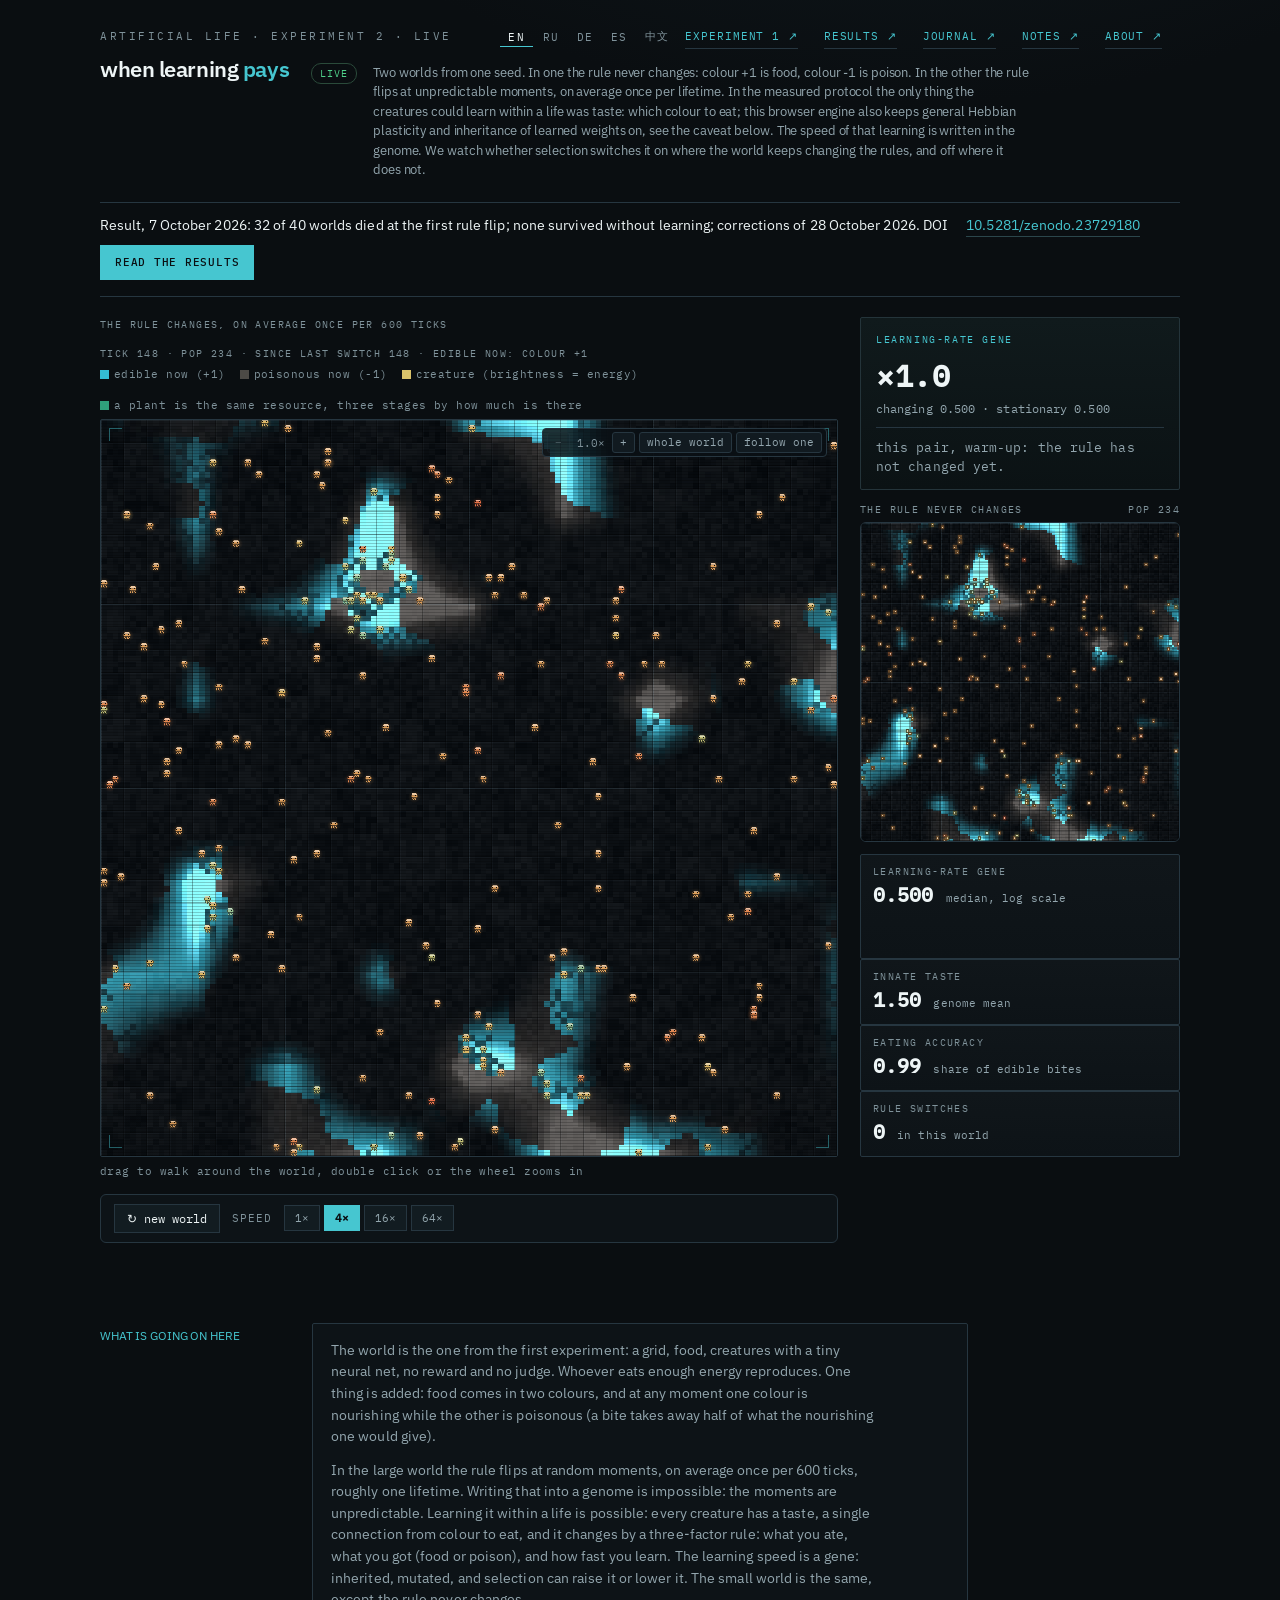
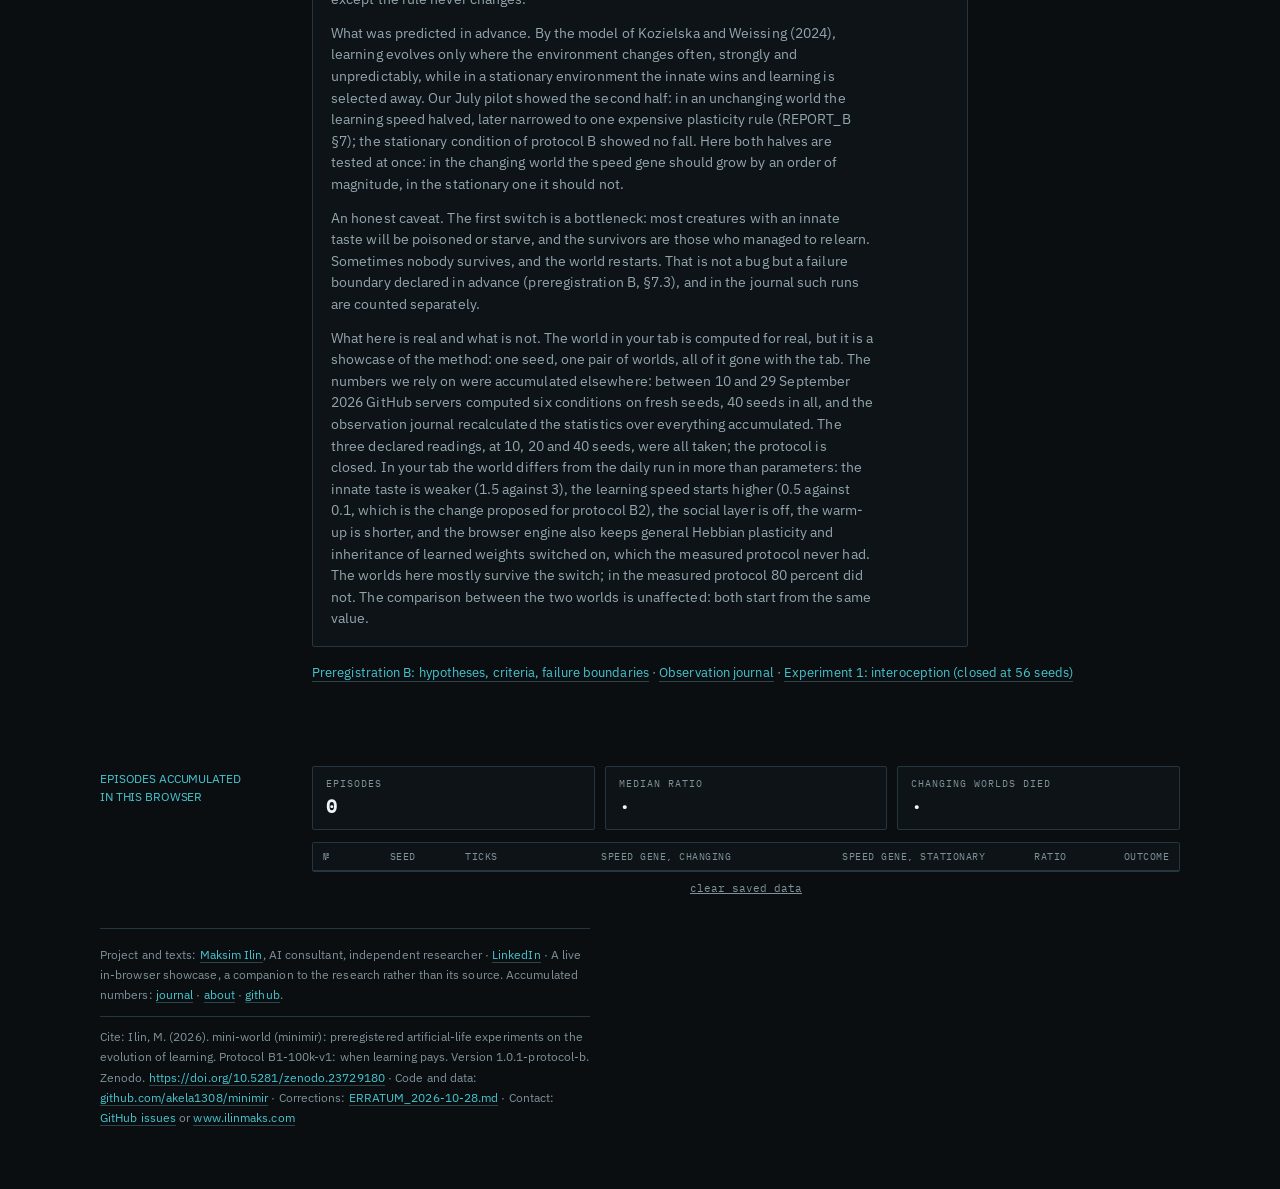
==== commit 09a6bd61: "Point citation metadata and site to the v1.0.1 DOI 10.5281/zenodo.23729180 Keeps 10.5281/zenodo.2371" ====
--- a/docs/index.html
+++ b/docs/index.html
@@ -283,7 +283,7 @@
 <script src="render.js"></script>
 <script>
 const I18N={
- en:{title:'mini·world: when learning pays, live experiment',desc:'Live artificial-life experiment in your browser: two worlds from one seed, one with unpredictable rule flips. Does selection turn lifetime learning on where the rules change?',result:'Result, 7 October 2026: 32 of 40 worlds died at the first rule flip; none survived without learning; corrections of 28 October 2026. DOI <a href="https://doi.org/10.5281/zenodo.23713553" target="_blank" rel="noopener">10.5281/zenodo.23713553</a> <a class="btn" href="results-b.html">read the results</a>',
+ en:{title:'mini·world: when learning pays, live experiment',desc:'Live artificial-life experiment in your browser: two worlds from one seed, one with unpredictable rule flips. Does selection turn lifetime learning on where the rules change?',result:'Result, 7 October 2026: 32 of 40 worlds died at the first rule flip; none survived without learning; corrections of 28 October 2026. DOI <a href="https://doi.org/10.5281/zenodo.23729180" target="_blank" rel="noopener">10.5281/zenodo.23729180</a> <a class="btn" href="results-b.html">read the results</a>',
   eye:"artificial life · experiment 2 · live",exp1:"experiment 1 ↗",results:"results ↗",journal:"journal ↗",agi:"notes ↗",about:"about ↗",live:"live",
   brand:'when learning <span class="dot">pays</span>',
   lede:"Two worlds from one seed. In one the rule never changes: colour +1 is food, colour -1 is poison. In the other the rule flips at unpredictable moments, on average once per lifetime. In the measured protocol the only thing the creatures could learn within a life was taste: which colour to eat; this browser engine also keeps general Hebbian plasticity and inheritance of learned weights on, see the caveat below. The speed of that learning is written in the genome. We watch whether selection switches it on where the world keeps changing the rules, and off where it does not.",
@@ -315,9 +315,9 @@
   a_eps:"episodes",a_ratio:"median ratio",a_dead:"changing worlds died",
   c_n:"№",c_seed:"seed",c_ticks:"ticks",c_lrs:"speed gene, changing",c_lrn:"speed gene, stationary",c_ratio:"ratio",c_out:"outcome",
   out_alive:"alive",out_dead:"died out",clear:"clear saved data",
-  foot:'Project and texts: <a href="https://www.ilinmaks.com/" target="_blank" rel="noopener">Maksim Ilin</a>, AI consultant, independent researcher · <a href="https://www.linkedin.com/in/ilinmaks/" target="_blank" rel="noopener">LinkedIn</a> · A live in-browser showcase, a companion to the research rather than its source. Accumulated numbers: <a href="journal.html">journal</a> · <a href="about.html">about</a> · <a href="https://github.com/akela1308/minimir" target="_blank" rel="noopener">github</a>.<br><span class="cite">Cite: Ilin, M. (2026). mini-world (minimir): preregistered artificial-life experiments on the evolution of learning. Protocol B1-100k-v1: when learning pays. Version 1.0.1-protocol-b. Zenodo. <a href="https://doi.org/10.5281/zenodo.23713553" target="_blank" rel="noopener">https://doi.org/10.5281/zenodo.23713553</a> · Code and data: <a href="https://github.com/akela1308/minimir" target="_blank" rel="noopener">github.com/akela1308/minimir</a> · Corrections: <a href="https://github.com/akela1308/minimir/blob/main/ERRATUM_2026-10-28.md" target="_blank" rel="noopener">ERRATUM_2026-10-28.md</a> · Contact: <a href="https://github.com/akela1308/minimir/issues" target="_blank" rel="noopener">GitHub issues</a> or <a href="https://www.ilinmaks.com/" target="_blank" rel="noopener">www.ilinmaks.com</a></span>'},
-
- ru:{title:'mini·world: когда выгодно учиться, живой эксперимент',desc:'Живой эксперимент по искусственной жизни в браузере: два мира из одного семени, в одном правило непредсказуемо переворачивается. Включает ли отбор обучение там, где меняются правила?',result:'Результат, 7 октября 2026: 32 мира из 40 погибли на первой же смене правила; без обучения не выжил ни один; поправки от 28 октября 2026. DOI <a href="https://doi.org/10.5281/zenodo.23713553" target="_blank" rel="noopener">10.5281/zenodo.23713553</a> <a class="btn" href="results-b.html">читать результаты</a>',
+  foot:'Project and texts: <a href="https://www.ilinmaks.com/" target="_blank" rel="noopener">Maksim Ilin</a>, AI consultant, independent researcher · <a href="https://www.linkedin.com/in/ilinmaks/" target="_blank" rel="noopener">LinkedIn</a> · A live in-browser showcase, a companion to the research rather than its source. Accumulated numbers: <a href="journal.html">journal</a> · <a href="about.html">about</a> · <a href="https://github.com/akela1308/minimir" target="_blank" rel="noopener">github</a>.<br><span class="cite">Cite: Ilin, M. (2026). mini-world (minimir): preregistered artificial-life experiments on the evolution of learning. Protocol B1-100k-v1: when learning pays. Version 1.0.1-protocol-b. Zenodo. <a href="https://doi.org/10.5281/zenodo.23729180" target="_blank" rel="noopener">https://doi.org/10.5281/zenodo.23729180</a> · Code and data: <a href="https://github.com/akela1308/minimir" target="_blank" rel="noopener">github.com/akela1308/minimir</a> · Corrections: <a href="https://github.com/akela1308/minimir/blob/main/ERRATUM_2026-10-28.md" target="_blank" rel="noopener">ERRATUM_2026-10-28.md</a> · Contact: <a href="https://github.com/akela1308/minimir/issues" target="_blank" rel="noopener">GitHub issues</a> or <a href="https://www.ilinmaks.com/" target="_blank" rel="noopener">www.ilinmaks.com</a></span>'},
+
+ ru:{title:'mini·world: когда выгодно учиться, живой эксперимент',desc:'Живой эксперимент по искусственной жизни в браузере: два мира из одного семени, в одном правило непредсказуемо переворачивается. Включает ли отбор обучение там, где меняются правила?',result:'Результат, 7 октября 2026: 32 мира из 40 погибли на первой же смене правила; без обучения не выжил ни один; поправки от 28 октября 2026. DOI <a href="https://doi.org/10.5281/zenodo.23729180" target="_blank" rel="noopener">10.5281/zenodo.23729180</a> <a class="btn" href="results-b.html">читать результаты</a>',
   eye:"искусственная жизнь · эксперимент 2 · живой",exp1:"эксперимент 1 ↗",results:"результаты ↗",journal:"журнал ↗",agi:"заметки ↗",about:"о проекте ↗",live:"live",
   brand:'когда выгодно <span class="dot">учиться</span>',
   lede:"Два мира из одного семени. В одном правило не меняется: цвет +1 съедобен, цвет -1 ядовит. В другом правило переворачивается в непредсказуемые моменты, в среднем раз в жизнь. В измеренном протоколе единственное, что существа могли выучить при жизни, это вкус: какой цвет есть; в этом браузерном движке к тому же включены общая пластичность Хебба и наследование выученных весов, см. оговорку ниже. Скорость этого обучения записана в геноме. Мы смотрим, включит ли её отбор там, где мир меняет правила, и выключит ли там, где не меняет.",
@@ -349,9 +349,9 @@
   a_eps:"эпизодов",a_ratio:"медиана отношения",a_dead:"вымерло меняющихся",
   c_n:"№",c_seed:"семя",c_ticks:"тиков",c_lrs:"ген скорости, меняющийся",c_lrn:"ген скорости, стационарный",c_ratio:"отношение",c_out:"исход",
   out_alive:"жив",out_dead:"вымер",clear:"очистить",
-  foot:'Проект и тексты: <a href="https://www.ilinmaks.com/" target="_blank" rel="noopener">Максим Ильин</a>, AI-консультант, независимый исследователь · <a href="https://www.linkedin.com/in/ilinmaks/" target="_blank" rel="noopener">LinkedIn</a> · Живая браузерная витрина метода, спутник исследования, а не его источник. Накопленные числа: <a href="journal.html">журнал</a> · <a href="about.html">о проекте</a> · <a href="https://github.com/akela1308/minimir" target="_blank" rel="noopener">github</a>.<br><span class="cite">Цитировать: Ilin, M. (2026). mini-world (minimir): preregistered artificial-life experiments on the evolution of learning. Protocol B1-100k-v1: when learning pays. Version 1.0.1-protocol-b. Zenodo. <a href="https://doi.org/10.5281/zenodo.23713553" target="_blank" rel="noopener">https://doi.org/10.5281/zenodo.23713553</a> · Код и данные: <a href="https://github.com/akela1308/minimir" target="_blank" rel="noopener">github.com/akela1308/minimir</a> · Поправки: <a href="https://github.com/akela1308/minimir/blob/main/ERRATUM_2026-10-28.md" target="_blank" rel="noopener">ERRATUM_2026-10-28.md</a> · Связь: <a href="https://github.com/akela1308/minimir/issues" target="_blank" rel="noopener">GitHub issues</a> или <a href="https://www.ilinmaks.com/" target="_blank" rel="noopener">www.ilinmaks.com</a></span>'},
-
- de:{title:'mini·world: wann Lernen sich lohnt, Live-Experiment',desc:'Live-Experiment zu künstlichem Leben im Browser: zwei Welten aus einem Samen, in einer kippt die Regel unvorhersehbar. Schaltet die Selektion das Lernen dort ein, wo sich die Regeln ändern?',result:'Ergebnis, 7. Oktober 2026: 32 von 40 Welten starben beim ersten Regelwechsel; ohne Lernen überlebte keine; Korrekturen vom 28. Oktober 2026. DOI <a href="https://doi.org/10.5281/zenodo.23713553" target="_blank" rel="noopener">10.5281/zenodo.23713553</a> <a class="btn" href="results-b.html">Ergebnisse lesen</a>',
+  foot:'Проект и тексты: <a href="https://www.ilinmaks.com/" target="_blank" rel="noopener">Максим Ильин</a>, AI-консультант, независимый исследователь · <a href="https://www.linkedin.com/in/ilinmaks/" target="_blank" rel="noopener">LinkedIn</a> · Живая браузерная витрина метода, спутник исследования, а не его источник. Накопленные числа: <a href="journal.html">журнал</a> · <a href="about.html">о проекте</a> · <a href="https://github.com/akela1308/minimir" target="_blank" rel="noopener">github</a>.<br><span class="cite">Цитировать: Ilin, M. (2026). mini-world (minimir): preregistered artificial-life experiments on the evolution of learning. Protocol B1-100k-v1: when learning pays. Version 1.0.1-protocol-b. Zenodo. <a href="https://doi.org/10.5281/zenodo.23729180" target="_blank" rel="noopener">https://doi.org/10.5281/zenodo.23729180</a> · Код и данные: <a href="https://github.com/akela1308/minimir" target="_blank" rel="noopener">github.com/akela1308/minimir</a> · Поправки: <a href="https://github.com/akela1308/minimir/blob/main/ERRATUM_2026-10-28.md" target="_blank" rel="noopener">ERRATUM_2026-10-28.md</a> · Связь: <a href="https://github.com/akela1308/minimir/issues" target="_blank" rel="noopener">GitHub issues</a> или <a href="https://www.ilinmaks.com/" target="_blank" rel="noopener">www.ilinmaks.com</a></span>'},
+
+ de:{title:'mini·world: wann Lernen sich lohnt, Live-Experiment',desc:'Live-Experiment zu künstlichem Leben im Browser: zwei Welten aus einem Samen, in einer kippt die Regel unvorhersehbar. Schaltet die Selektion das Lernen dort ein, wo sich die Regeln ändern?',result:'Ergebnis, 7. Oktober 2026: 32 von 40 Welten starben beim ersten Regelwechsel; ohne Lernen überlebte keine; Korrekturen vom 28. Oktober 2026. DOI <a href="https://doi.org/10.5281/zenodo.23729180" target="_blank" rel="noopener">10.5281/zenodo.23729180</a> <a class="btn" href="results-b.html">Ergebnisse lesen</a>',
   eye:"künstliches leben · experiment 2 · live",exp1:"Experiment 1 ↗",results:"Ergebnisse ↗",journal:"Journal ↗",agi:"Notizen ↗",about:"über ↗",live:"live",
   brand:'wann lernen sich <span class="dot">lohnt</span>',
   lede:"Zwei Welten aus einem Samen. In der einen ändert sich die Regel nie: Farbe +1 ist Nahrung, Farbe -1 ist Gift. In der anderen kippt die Regel zu unvorhersehbaren Zeitpunkten, im Schnitt einmal pro Leben. Im gemessenen Protokoll war das Einzige, was die Wesen zu Lebzeiten lernen konnten, der Geschmack: welche Farbe man isst; diese Browser-Engine lässt außerdem allgemeine Hebb-Plastizität und die Vererbung gelernter Gewichte eingeschaltet, siehe den Vorbehalt unten. Die Geschwindigkeit dieses Lernens steht im Genom. Wir schauen, ob die Selektion sie dort einschaltet, wo die Welt die Regeln ändert, und dort abschaltet, wo sie es nicht tut.",
@@ -383,9 +383,9 @@
   a_eps:"Episoden",a_ratio:"Median des Verhältnisses",a_dead:"wechselnde Welten gestorben",
   c_n:"Nr.",c_seed:"Samen",c_ticks:"Ticks",c_lrs:"Geschwindigkeitsgen, wechselnd",c_lrn:"Geschwindigkeitsgen, stationär",c_ratio:"Verhältnis",c_out:"Ausgang",
   out_alive:"lebt",out_dead:"ausgestorben",clear:"gespeicherte Daten löschen",
-  foot:'Projekt und Texte: <a href="https://www.ilinmaks.com/" target="_blank" rel="noopener">Maksim Ilin</a>, KI-Berater, unabhängiger Forscher · <a href="https://www.linkedin.com/in/ilinmaks/" target="_blank" rel="noopener">LinkedIn</a> · Ein lebendes Schaufenster im Browser, Begleiter der Forschung, nicht ihre Quelle. Gesammelte Zahlen: <a href="journal.html">Journal</a> · <a href="about.html">über</a> · <a href="https://github.com/akela1308/minimir" target="_blank" rel="noopener">github</a>.<br><span class="cite">Zitieren: Ilin, M. (2026). mini-world (minimir): preregistered artificial-life experiments on the evolution of learning. Protocol B1-100k-v1: when learning pays. Version 1.0.1-protocol-b. Zenodo. <a href="https://doi.org/10.5281/zenodo.23713553" target="_blank" rel="noopener">https://doi.org/10.5281/zenodo.23713553</a> · Code und Daten: <a href="https://github.com/akela1308/minimir" target="_blank" rel="noopener">github.com/akela1308/minimir</a> · Korrekturen: <a href="https://github.com/akela1308/minimir/blob/main/ERRATUM_2026-10-28.md" target="_blank" rel="noopener">ERRATUM_2026-10-28.md</a> · Kontakt: <a href="https://github.com/akela1308/minimir/issues" target="_blank" rel="noopener">GitHub issues</a> oder <a href="https://www.ilinmaks.com/" target="_blank" rel="noopener">www.ilinmaks.com</a></span>'},
-
- es:{title:'mini·world: cuándo conviene aprender, experimento en vivo',desc:'Experimento de vida artificial en vivo en tu navegador: dos mundos desde una semilla, en uno la regla se invierte de forma impredecible. ¿Enciende la selección el aprendizaje donde cambian las reglas?',result:'Resultado, 7 de octubre de 2026: 32 de 40 mundos murieron en el primer cambio de regla; ninguno sobrevivió sin aprendizaje; correcciones del 28 de octubre de 2026. DOI <a href="https://doi.org/10.5281/zenodo.23713553" target="_blank" rel="noopener">10.5281/zenodo.23713553</a> <a class="btn" href="results-b.html">leer los resultados</a>',
+  foot:'Projekt und Texte: <a href="https://www.ilinmaks.com/" target="_blank" rel="noopener">Maksim Ilin</a>, KI-Berater, unabhängiger Forscher · <a href="https://www.linkedin.com/in/ilinmaks/" target="_blank" rel="noopener">LinkedIn</a> · Ein lebendes Schaufenster im Browser, Begleiter der Forschung, nicht ihre Quelle. Gesammelte Zahlen: <a href="journal.html">Journal</a> · <a href="about.html">über</a> · <a href="https://github.com/akela1308/minimir" target="_blank" rel="noopener">github</a>.<br><span class="cite">Zitieren: Ilin, M. (2026). mini-world (minimir): preregistered artificial-life experiments on the evolution of learning. Protocol B1-100k-v1: when learning pays. Version 1.0.1-protocol-b. Zenodo. <a href="https://doi.org/10.5281/zenodo.23729180" target="_blank" rel="noopener">https://doi.org/10.5281/zenodo.23729180</a> · Code und Daten: <a href="https://github.com/akela1308/minimir" target="_blank" rel="noopener">github.com/akela1308/minimir</a> · Korrekturen: <a href="https://github.com/akela1308/minimir/blob/main/ERRATUM_2026-10-28.md" target="_blank" rel="noopener">ERRATUM_2026-10-28.md</a> · Kontakt: <a href="https://github.com/akela1308/minimir/issues" target="_blank" rel="noopener">GitHub issues</a> oder <a href="https://www.ilinmaks.com/" target="_blank" rel="noopener">www.ilinmaks.com</a></span>'},
+
+ es:{title:'mini·world: cuándo conviene aprender, experimento en vivo',desc:'Experimento de vida artificial en vivo en tu navegador: dos mundos desde una semilla, en uno la regla se invierte de forma impredecible. ¿Enciende la selección el aprendizaje donde cambian las reglas?',result:'Resultado, 7 de octubre de 2026: 32 de 40 mundos murieron en el primer cambio de regla; ninguno sobrevivió sin aprendizaje; correcciones del 28 de octubre de 2026. DOI <a href="https://doi.org/10.5281/zenodo.23729180" target="_blank" rel="noopener">10.5281/zenodo.23729180</a> <a class="btn" href="results-b.html">leer los resultados</a>',
   eye:"vida artificial · experimento 2 · en vivo",exp1:"experimento 1 ↗",results:"resultados ↗",journal:"diario ↗",agi:"notas ↗",about:"sobre ↗",live:"live",
   brand:'cuándo conviene <span class="dot">aprender</span>',
   lede:"Dos mundos desde una misma semilla. En uno la regla no cambia nunca: el color +1 es comida, el color -1 es veneno. En el otro la regla se invierte en momentos impredecibles, en promedio una vez por vida. En el protocolo medido, lo único que las criaturas podían aprender durante su vida era el gusto: qué color comer; este motor del navegador además mantiene encendidas la plasticidad hebbiana general y la herencia de los pesos aprendidos, véase la advertencia más abajo. La velocidad de ese aprendizaje está escrita en el genoma. Miramos si la selección la enciende donde el mundo cambia las reglas, y la apaga donde no lo hace.",
@@ -417,9 +417,9 @@
   a_eps:"episodios",a_ratio:"mediana de la razón",a_dead:"mundos cambiantes extinguidos",
   c_n:"№",c_seed:"semilla",c_ticks:"ticks",c_lrs:"gen de velocidad, cambiante",c_lrn:"gen de velocidad, estacionario",c_ratio:"razón",c_out:"desenlace",
   out_alive:"vivo",out_dead:"extinguido",clear:"borrar lo guardado",
-  foot:'Proyecto y textos: <a href="https://www.ilinmaks.com/" target="_blank" rel="noopener">Maksim Ilin</a>, consultor de IA, investigador independiente · <a href="https://www.linkedin.com/in/ilinmaks/" target="_blank" rel="noopener">LinkedIn</a> · Un escaparate vivo en el navegador, compañero de la investigación y no su fuente. Números acumulados: <a href="journal.html">diario</a> · <a href="about.html">sobre</a> · <a href="https://github.com/akela1308/minimir" target="_blank" rel="noopener">github</a>.<br><span class="cite">Citar: Ilin, M. (2026). mini-world (minimir): preregistered artificial-life experiments on the evolution of learning. Protocol B1-100k-v1: when learning pays. Version 1.0.1-protocol-b. Zenodo. <a href="https://doi.org/10.5281/zenodo.23713553" target="_blank" rel="noopener">https://doi.org/10.5281/zenodo.23713553</a> · Código y datos: <a href="https://github.com/akela1308/minimir" target="_blank" rel="noopener">github.com/akela1308/minimir</a> · Correcciones: <a href="https://github.com/akela1308/minimir/blob/main/ERRATUM_2026-10-28.md" target="_blank" rel="noopener">ERRATUM_2026-10-28.md</a> · Contacto: <a href="https://github.com/akela1308/minimir/issues" target="_blank" rel="noopener">GitHub issues</a> o <a href="https://www.ilinmaks.com/" target="_blank" rel="noopener">www.ilinmaks.com</a></span>'},
-
- zh:{title:'mini·world：何时值得学习，实时实验',desc:'浏览器里的实时人工生命实验：同一颗种子的两个世界，其中一个的规则会不可预测地翻转。在规则变化的地方，选择会不会打开学习？',result:'结果，2026 年 10 月 7 日：40 个世界里有 32 个死在第一次规则翻转上；没有学习的一个也没活下来；2026 年 10 月 28 日的订正。DOI <a href="https://doi.org/10.5281/zenodo.23713553" target="_blank" rel="noopener">10.5281/zenodo.23713553</a> <a class="btn" href="results-b.html">阅读结果</a>',
+  foot:'Proyecto y textos: <a href="https://www.ilinmaks.com/" target="_blank" rel="noopener">Maksim Ilin</a>, consultor de IA, investigador independiente · <a href="https://www.linkedin.com/in/ilinmaks/" target="_blank" rel="noopener">LinkedIn</a> · Un escaparate vivo en el navegador, compañero de la investigación y no su fuente. Números acumulados: <a href="journal.html">diario</a> · <a href="about.html">sobre</a> · <a href="https://github.com/akela1308/minimir" target="_blank" rel="noopener">github</a>.<br><span class="cite">Citar: Ilin, M. (2026). mini-world (minimir): preregistered artificial-life experiments on the evolution of learning. Protocol B1-100k-v1: when learning pays. Version 1.0.1-protocol-b. Zenodo. <a href="https://doi.org/10.5281/zenodo.23729180" target="_blank" rel="noopener">https://doi.org/10.5281/zenodo.23729180</a> · Código y datos: <a href="https://github.com/akela1308/minimir" target="_blank" rel="noopener">github.com/akela1308/minimir</a> · Correcciones: <a href="https://github.com/akela1308/minimir/blob/main/ERRATUM_2026-10-28.md" target="_blank" rel="noopener">ERRATUM_2026-10-28.md</a> · Contacto: <a href="https://github.com/akela1308/minimir/issues" target="_blank" rel="noopener">GitHub issues</a> o <a href="https://www.ilinmaks.com/" target="_blank" rel="noopener">www.ilinmaks.com</a></span>'},
+
+ zh:{title:'mini·world：何时值得学习，实时实验',desc:'浏览器里的实时人工生命实验：同一颗种子的两个世界，其中一个的规则会不可预测地翻转。在规则变化的地方，选择会不会打开学习？',result:'结果，2026 年 10 月 7 日：40 个世界里有 32 个死在第一次规则翻转上；没有学习的一个也没活下来；2026 年 10 月 28 日的订正。DOI <a href="https://doi.org/10.5281/zenodo.23729180" target="_blank" rel="noopener">10.5281/zenodo.23729180</a> <a class="btn" href="results-b.html">阅读结果</a>',
   eye:"人工生命 · 实验二 · 实时",exp1:"实验一 ↗",results:"结果 ↗",journal:"观察日志 ↗",agi:"札记 ↗",about:"关于 ↗",live:"live",
   brand:'何时<span class="dot">值得学习</span>',
   lede:"同一颗种子，两个世界。一个世界的规则永不改变：颜色 +1 可吃，颜色 -1 有毒。另一个世界的规则会在不可预测的时刻翻转，平均每一生翻转一次。在测得的协议里，生物一生之中唯一能学会的就是口味：该吃哪种颜色；而这个浏览器引擎还开着一般赫布可塑性和习得权重的继承，见下文的说明。学习的速度写在基因组里。我们要看的是：在规则不断变化的世界里，选择会不会把它打开；在规则不变的世界里，会不会把它关掉。",
@@ -451,7 +451,7 @@
   a_eps:"回合数",a_ratio:"比值中位数",a_dead:"变化世界灭绝比例",
   c_n:"№",c_seed:"种子",c_ticks:"步数",c_lrs:"速度基因，变化世界",c_lrn:"速度基因，稳定世界",c_ratio:"比值",c_out:"结局",
   out_alive:"存活",out_dead:"灭绝",clear:"清除已保存数据",
-  foot:'项目与文字：<a href="https://www.ilinmaks.com/" target="_blank" rel="noopener">Maksim Ilin</a>，人工智能顾问，独立研究者 · <a href="https://www.linkedin.com/in/ilinmaks/" target="_blank" rel="noopener">LinkedIn</a> · 浏览器中的实时橱窗，是研究的伴侣而非来源。累积数字：<a href="journal.html">日志</a> · <a href="about.html">关于</a> · <a href="https://github.com/akela1308/minimir" target="_blank" rel="noopener">github</a>。<br><span class="cite">引用：Ilin, M. (2026). mini-world (minimir): preregistered artificial-life experiments on the evolution of learning. Protocol B1-100k-v1: when learning pays. Version 1.0.1-protocol-b. Zenodo. <a href="https://doi.org/10.5281/zenodo.23713553" target="_blank" rel="noopener">https://doi.org/10.5281/zenodo.23713553</a> · 代码与数据：<a href="https://github.com/akela1308/minimir" target="_blank" rel="noopener">github.com/akela1308/minimir</a> · 订正：<a href="https://github.com/akela1308/minimir/blob/main/ERRATUM_2026-10-28.md" target="_blank" rel="noopener">ERRATUM_2026-10-28.md</a> · 联系：<a href="https://github.com/akela1308/minimir/issues" target="_blank" rel="noopener">GitHub issues</a> 或 <a href="https://www.ilinmaks.com/" target="_blank" rel="noopener">www.ilinmaks.com</a></span>'}
+  foot:'项目与文字：<a href="https://www.ilinmaks.com/" target="_blank" rel="noopener">Maksim Ilin</a>，人工智能顾问，独立研究者 · <a href="https://www.linkedin.com/in/ilinmaks/" target="_blank" rel="noopener">LinkedIn</a> · 浏览器中的实时橱窗，是研究的伴侣而非来源。累积数字：<a href="journal.html">日志</a> · <a href="about.html">关于</a> · <a href="https://github.com/akela1308/minimir" target="_blank" rel="noopener">github</a>。<br><span class="cite">引用：Ilin, M. (2026). mini-world (minimir): preregistered artificial-life experiments on the evolution of learning. Protocol B1-100k-v1: when learning pays. Version 1.0.1-protocol-b. Zenodo. <a href="https://doi.org/10.5281/zenodo.23729180" target="_blank" rel="noopener">https://doi.org/10.5281/zenodo.23729180</a> · 代码与数据：<a href="https://github.com/akela1308/minimir" target="_blank" rel="noopener">github.com/akela1308/minimir</a> · 订正：<a href="https://github.com/akela1308/minimir/blob/main/ERRATUM_2026-10-28.md" target="_blank" rel="noopener">ERRATUM_2026-10-28.md</a> · 联系：<a href="https://github.com/akela1308/minimir/issues" target="_blank" rel="noopener">GitHub issues</a> 或 <a href="https://www.ilinmaks.com/" target="_blank" rel="noopener">www.ilinmaks.com</a></span>'}
 };
 
 const LKEY='minimir_lang',LDEF='en';
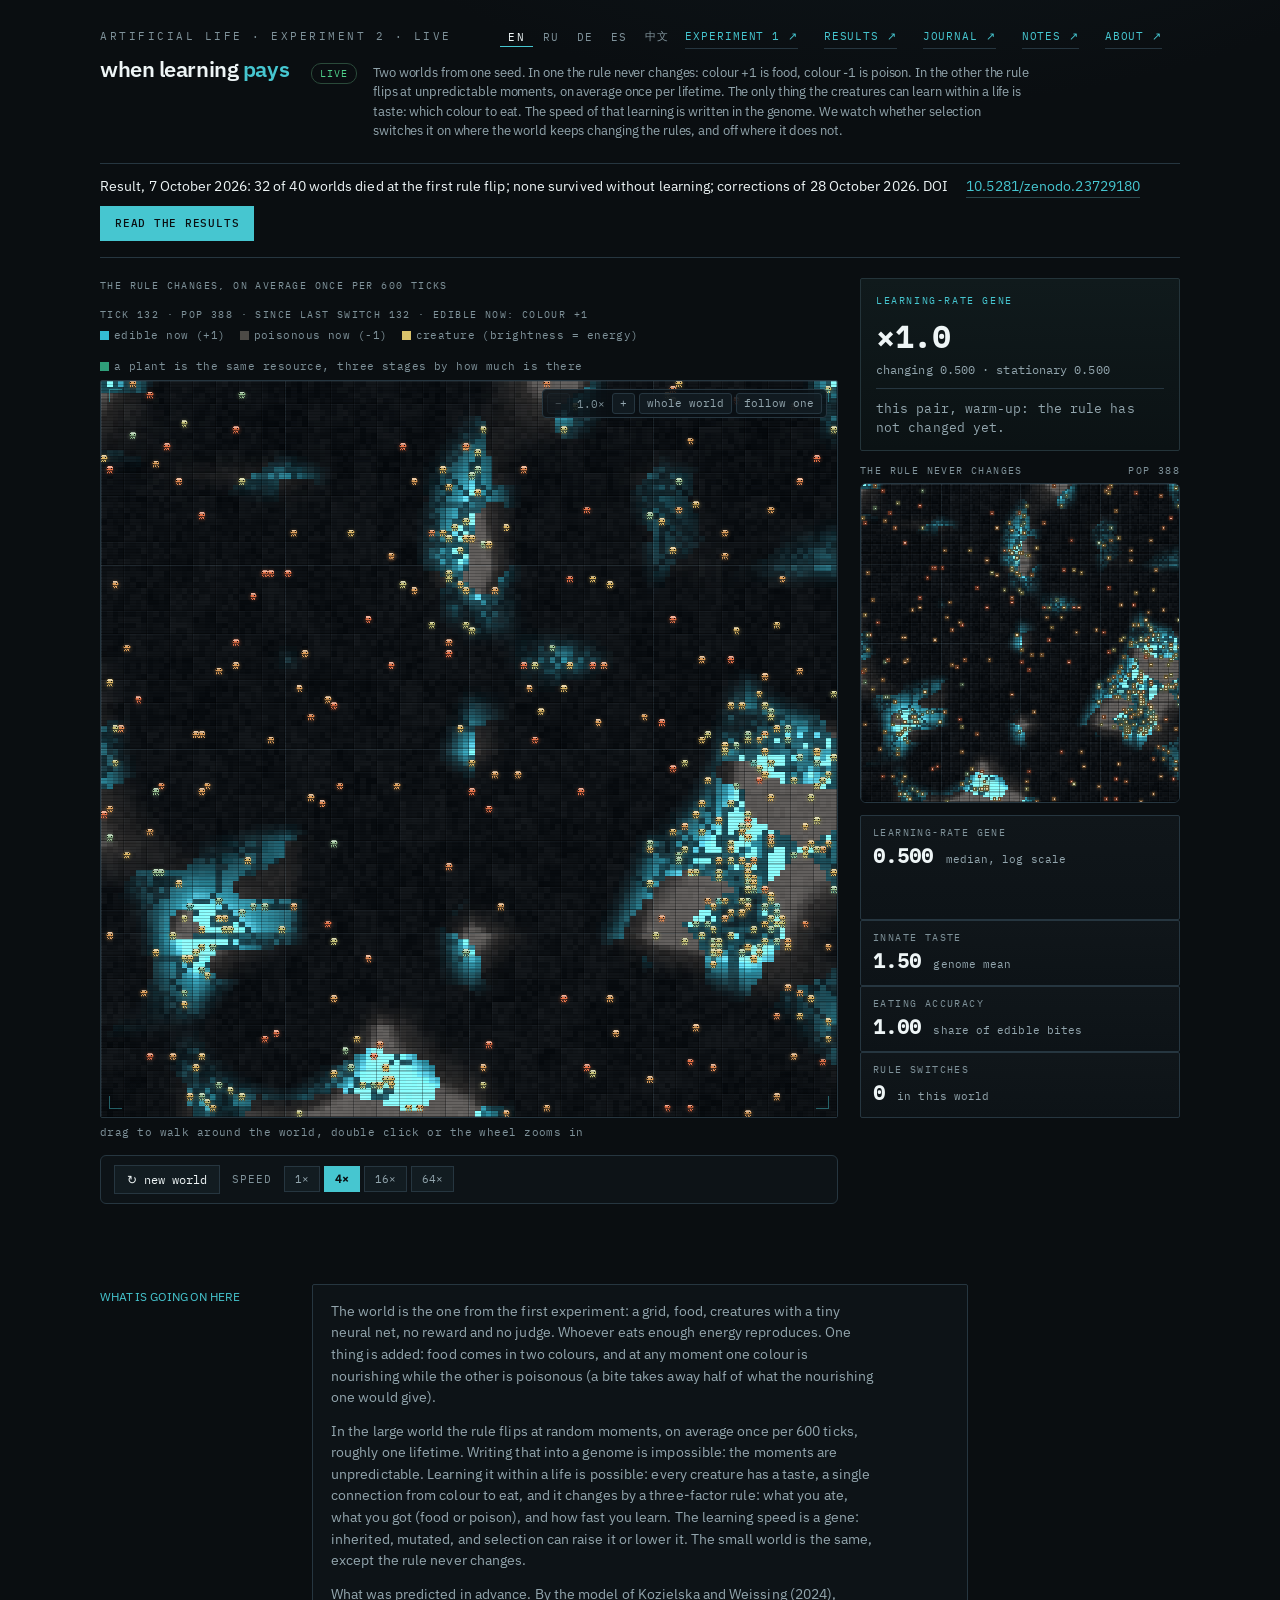
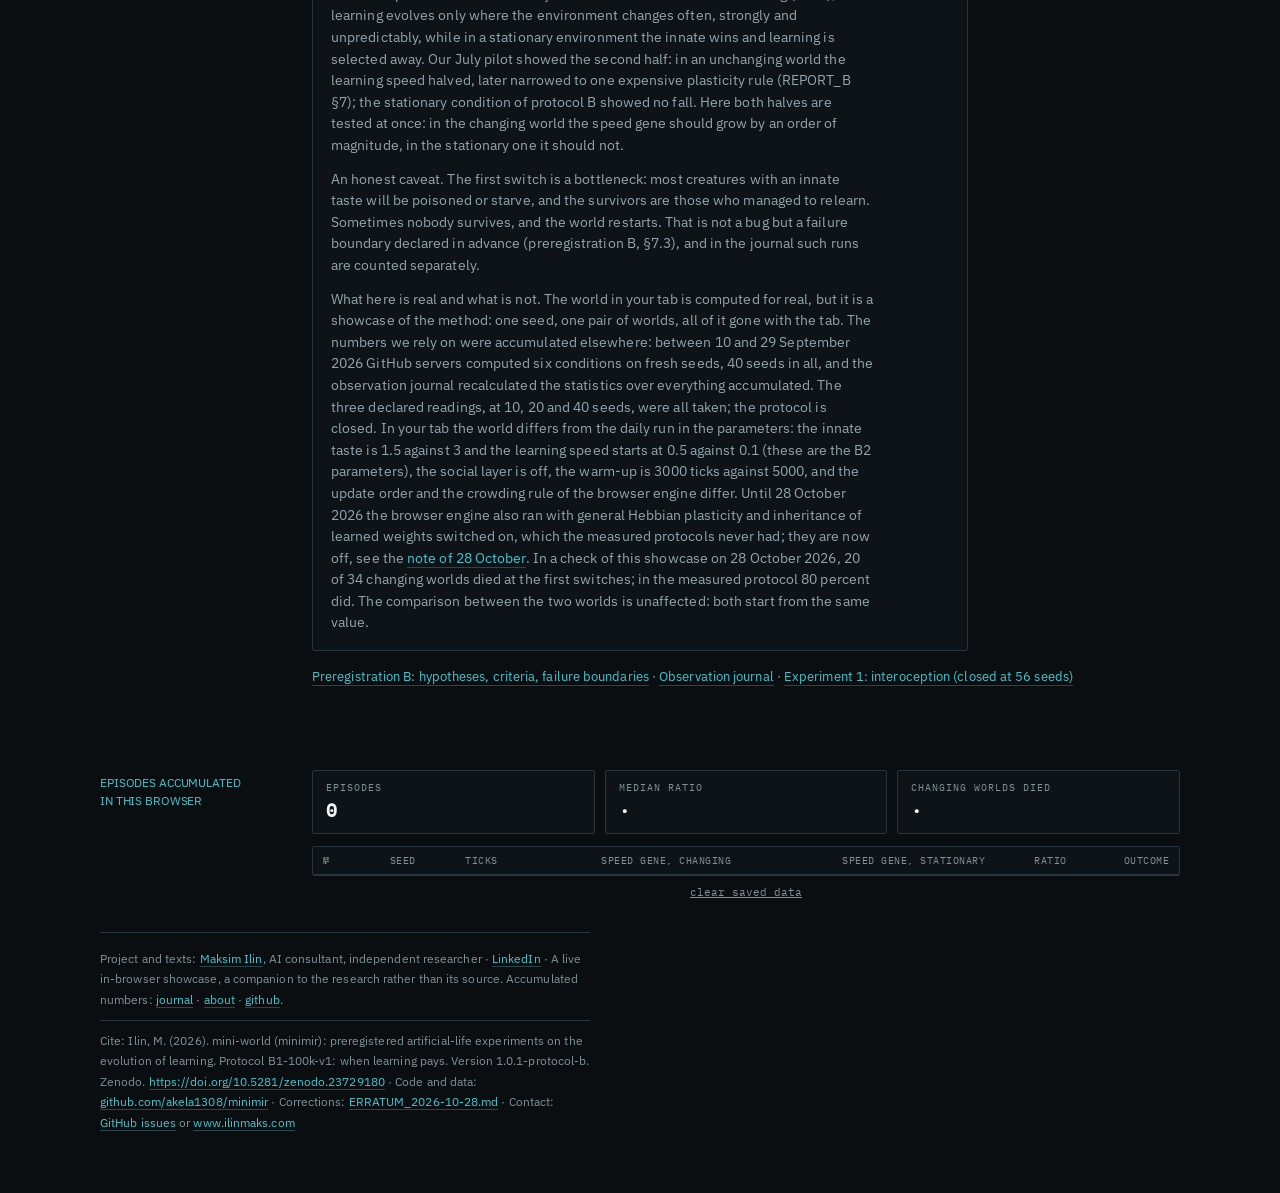
==== commit 61027f60: "Showcase without extra mechanisms, fixed A2/B2 criteria, revised publication texts Showcase: hebbEna" ====
--- a/docs/index.html
+++ b/docs/index.html
@@ -286,7 +286,7 @@
  en:{title:'mini·world: when learning pays, live experiment',desc:'Live artificial-life experiment in your browser: two worlds from one seed, one with unpredictable rule flips. Does selection turn lifetime learning on where the rules change?',result:'Result, 7 October 2026: 32 of 40 worlds died at the first rule flip; none survived without learning; corrections of 28 October 2026. DOI <a href="https://doi.org/10.5281/zenodo.23729180" target="_blank" rel="noopener">10.5281/zenodo.23729180</a> <a class="btn" href="results-b.html">read the results</a>',
   eye:"artificial life · experiment 2 · live",exp1:"experiment 1 ↗",results:"results ↗",journal:"journal ↗",agi:"notes ↗",about:"about ↗",live:"live",
   brand:'when learning <span class="dot">pays</span>',
-  lede:"Two worlds from one seed. In one the rule never changes: colour +1 is food, colour -1 is poison. In the other the rule flips at unpredictable moments, on average once per lifetime. In the measured protocol the only thing the creatures could learn within a life was taste: which colour to eat; this browser engine also keeps general Hebbian plasticity and inheritance of learned weights on, see the caveat below. The speed of that learning is written in the genome. We watch whether selection switches it on where the world keeps changing the rules, and off where it does not.",
+  lede:"Two worlds from one seed. In one the rule never changes: colour +1 is food, colour -1 is poison. In the other the rule flips at unpredictable moments, on average once per lifetime. The only thing the creatures can learn within a life is taste: which colour to eat. The speed of that learning is written in the genome. We watch whether selection switches it on where the world keeps changing the rules, and off where it does not.",
   wswitch:"the rule changes, on average once per 600 ticks",wstat:"the rule never changes",
   lg_plant:"a plant is the same resource, three stages by how much is there",z_fit:"whole world",z_follow:"follow one",z_hint:"drag to walk around the world, double click or the wheel zooms in",lg_edible:"edible now",lg_toxic:"poisonous now",lg_creature:"creature (brightness = energy)",lg_decor:"tiles, frame and scanlines are decoration and carry no data",
   hud_tick:"tick",hud_pop:"pop",hud_since:"since last switch",hud_good:"edible now: colour",
@@ -309,7 +309,7 @@
   p2:"In the large world the rule flips at random moments, on average once per 600 ticks, roughly one lifetime. Writing that into a genome is impossible: the moments are unpredictable. Learning it within a life is possible: every creature has a taste, a single connection from colour to eat, and it changes by a three-factor rule: what you ate, what you got (food or poison), and how fast you learn. The learning speed is a gene: inherited, mutated, and selection can raise it or lower it. The small world is the same, except the rule never changes.",
   p3:"What was predicted in advance. By the model of Kozielska and Weissing (2024), learning evolves only where the environment changes often, strongly and unpredictably, while in a stationary environment the innate wins and learning is selected away. Our July pilot showed the second half: in an unchanging world the learning speed halved, later narrowed to one expensive plasticity rule (REPORT_B §7); the stationary condition of protocol B showed no fall. Here both halves are tested at once: in the changing world the speed gene should grow by an order of magnitude, in the stationary one it should not.",
   p4:"An honest caveat. The first switch is a bottleneck: most creatures with an innate taste will be poisoned or starve, and the survivors are those who managed to relearn. Sometimes nobody survives, and the world restarts. That is not a bug but a failure boundary declared in advance (preregistration B, §7.3), and in the journal such runs are counted separately.",
-  p5:"What here is real and what is not. The world in your tab is computed for real, but it is a showcase of the method: one seed, one pair of worlds, all of it gone with the tab. The numbers we rely on were accumulated elsewhere: between 10 and 29 September 2026 GitHub servers computed six conditions on fresh seeds, 40 seeds in all, and the observation journal recalculated the statistics over everything accumulated. The three declared readings, at 10, 20 and 40 seeds, were all taken; the protocol is closed. In your tab the world differs from the daily run in more than parameters: the innate taste is weaker (1.5 against 3), the learning speed starts higher (0.5 against 0.1, which is the change proposed for protocol B2), the social layer is off, the warm-up is shorter, and the browser engine also keeps general Hebbian plasticity and inheritance of learned weights switched on, which the measured protocol never had. The worlds here mostly survive the switch; in the measured protocol 80 percent did not. The comparison between the two worlds is unaffected: both start from the same value.",
+  p5:"What here is real and what is not. The world in your tab is computed for real, but it is a showcase of the method: one seed, one pair of worlds, all of it gone with the tab. The numbers we rely on were accumulated elsewhere: between 10 and 29 September 2026 GitHub servers computed six conditions on fresh seeds, 40 seeds in all, and the observation journal recalculated the statistics over everything accumulated. The three declared readings, at 10, 20 and 40 seeds, were all taken; the protocol is closed. In your tab the world differs from the daily run in the parameters: the innate taste is 1.5 against 3 and the learning speed starts at 0.5 against 0.1 (these are the B2 parameters), the social layer is off, the warm-up is 3000 ticks against 5000, and the update order and the crowding rule of the browser engine differ. Until 28 October 2026 the browser engine also ran with general Hebbian plasticity and inheritance of learned weights switched on, which the measured protocols never had; they are now off, see the <a href='notes.html'>note of 28 October</a>. In a check of this showcase on 28 October 2026, 20 of 34 changing worlds died at the first switches; in the measured protocol 80 percent did. The comparison between the two worlds is unaffected: both start from the same value.",
   links:'<a href="https://github.com/akela1308/minimir/blob/main/PREREGISTRATION_B.md" target="_blank" rel="noopener">Preregistration B: hypotheses, criteria, failure boundaries</a> · <a href="journal.html">Observation journal</a> · <a href="interoception.html">Experiment 1: interoception (closed at 56 seeds)</a>',
   log_h:"episodes accumulated in this browser",
   a_eps:"episodes",a_ratio:"median ratio",a_dead:"changing worlds died",
@@ -320,7 +320,7 @@
  ru:{title:'mini·world: когда выгодно учиться, живой эксперимент',desc:'Живой эксперимент по искусственной жизни в браузере: два мира из одного семени, в одном правило непредсказуемо переворачивается. Включает ли отбор обучение там, где меняются правила?',result:'Результат, 7 октября 2026: 32 мира из 40 погибли на первой же смене правила; без обучения не выжил ни один; поправки от 28 октября 2026. DOI <a href="https://doi.org/10.5281/zenodo.23729180" target="_blank" rel="noopener">10.5281/zenodo.23729180</a> <a class="btn" href="results-b.html">читать результаты</a>',
   eye:"искусственная жизнь · эксперимент 2 · живой",exp1:"эксперимент 1 ↗",results:"результаты ↗",journal:"журнал ↗",agi:"заметки ↗",about:"о проекте ↗",live:"live",
   brand:'когда выгодно <span class="dot">учиться</span>',
-  lede:"Два мира из одного семени. В одном правило не меняется: цвет +1 съедобен, цвет -1 ядовит. В другом правило переворачивается в непредсказуемые моменты, в среднем раз в жизнь. В измеренном протоколе единственное, что существа могли выучить при жизни, это вкус: какой цвет есть; в этом браузерном движке к тому же включены общая пластичность Хебба и наследование выученных весов, см. оговорку ниже. Скорость этого обучения записана в геноме. Мы смотрим, включит ли её отбор там, где мир меняет правила, и выключит ли там, где не меняет.",
+  lede:"Два мира из одного семени. В одном правило не меняется: цвет +1 съедобен, цвет -1 ядовит. В другом правило переворачивается в непредсказуемые моменты, в среднем раз в жизнь. Единственное, что существа могут выучить при жизни, это вкус: какой цвет есть. Скорость этого обучения записана в геноме. Мы смотрим, включит ли её отбор там, где мир меняет правила, и выключит ли там, где не меняет.",
   wswitch:"правило меняется, в среднем раз в 600 тиков",wstat:"правило не меняется",
   lg_plant:"растение это тот же ресурс, три стадии по его количеству",z_fit:"весь мир",z_follow:"за существом",z_hint:"тащите мышью, чтобы ходить по миру, двойной щелчок или колесо приближают",lg_edible:"съедобно сейчас",lg_toxic:"ядовито сейчас",lg_creature:"существо (яркость = энергия)",lg_decor:"плитка, рамка и сканлайны это оформление, данных в них нет",
   hud_tick:"тик",hud_pop:"особей",hud_since:"с последней смены",hud_good:"съедобен сейчас: цвет",
@@ -343,7 +343,7 @@
   p2:"В большом мире правило переворачивается в случайные моменты, в среднем раз в 600 тиков, примерно одна жизнь. Записать такое в геном нельзя: моменты непредсказуемы. Выучить при жизни можно: у каждого существа есть вкус, одна связь «цвет → есть», и она меняется по трёхфакторному правилу: что ел, что получил (еду или яд), с какой скоростью учишься. Скорость обучения это ген: наследуется, мутирует, и отбор может её поднять или опустить. В малом мире всё то же, только правило не меняется никогда.",
   p3:"Что предсказано заранее. По модели Kozielska и Weissing (2024) обучение эволюционирует только там, где среда меняется часто, сильно и непредсказуемо, а в стационарной среде выигрывает врождённое, и обучение отбирается прочь. Наш июльский пилот показал второе: в неизменном мире скорость обучения упала вдвое, позже это сужено до одного дорогого правила пластичности (REPORT_B §7); в стационарном условии протокола B падения не было. Здесь проверяются оба плеча сразу: в меняющемся мире ген скорости должен вырасти на порядок, в стационарном не должен.",
   p4:"Честная оговорка. Первая смена правила это узкое горлышко: большинство существ с врождённым вкусом отравится или оголодает, выживут те, кто успел переучиться. Иногда не выживает никто, и мир перезапускается. Это не сбой, а граница провала, объявленная заранее (предрегистрация B, §7.3), и в журнале такие прогоны считаются отдельно.",
-  p5:"Что здесь настоящее, а что нет. Мир в вашей вкладке считается по-настоящему, но это витрина метода: одно семя, одна пара миров, всё исчезает вместе с вкладкой. Числа, на которые мы опираемся, накоплены отдельно: с 10 по 29 сентября 2026 года на серверах GitHub считались шесть условий на новых семенах, всего 40 семян, и журнал наблюдений пересчитывал статистику по всему накопленному. Три объявленных чтения, на 10, 20 и 40 семенах, сняты; протокол закрыт. В вашей вкладке мир отличается от суточного прогона не четырьмя параметрами, а больше: врождённый вкус слабее (1,5 вместо 3), стартовая скорость обучения выше (0,5 вместо 0,1, и это та самая поправка, что предложена для протокола B2), социальный слой выключен, прогрев короче, а кроме того в браузерном движке включены общая пластичность Хебба и наследование выученных весов, которых в измеренном протоколе не было. Здесь миры в основном переживают смену; в измеренном протоколе 80% не пережили. Сравнение двух миров от этого не страдает: у обоих старт одинаковый.",
+  p5:"Что здесь настоящее, а что нет. Мир в вашей вкладке считается по-настоящему, но это витрина метода: одно семя, одна пара миров, всё исчезает вместе с вкладкой. Числа, на которые мы опираемся, накоплены отдельно: с 10 по 29 сентября 2026 года на серверах GitHub считались шесть условий на новых семенах, всего 40 семян, и журнал наблюдений пересчитывал статистику по всему накопленному. Три объявленных чтения, на 10, 20 и 40 семенах, сняты; протокол закрыт. В вашей вкладке мир отличается от суточного прогона параметрами: врождённый вкус 1,5 вместо 3 и стартовая скорость обучения 0,5 вместо 0,1 (это параметры протокола B2), социальный слой выключен, прогрев 3000 тиков вместо 5000, а порядок обновления агентов и правило тесноты у браузерного движка свои. До 28 октября 2026 года браузерный движок к тому же шёл с включёнными общей пластичностью Хебба и наследованием выученных весов, которых в измеренных протоколах не было; теперь они выключены, см. <a href='notes.html'>заметку от 28 октября</a>. В проверке этой витрины 28 октября 2026 года 20 из 34 меняющихся миров погибли на первых сменах; в измеренном протоколе погибли 80%. Сравнение двух миров от этого не страдает: у обоих старт одинаковый.",
   links:'<a href="https://github.com/akela1308/minimir/blob/main/PREREGISTRATION_B.md" target="_blank" rel="noopener">Предрегистрация B: гипотезы, критерии, границы провала</a> · <a href="journal.html">Журнал наблюдений</a> · <a href="interoception.html">Эксперимент 1: интероцепция (закрыт на 56 семенах)</a>',
   log_h:"накопленные эпизоды в этом браузере",
   a_eps:"эпизодов",a_ratio:"медиана отношения",a_dead:"вымерло меняющихся",
@@ -354,7 +354,7 @@
  de:{title:'mini·world: wann Lernen sich lohnt, Live-Experiment',desc:'Live-Experiment zu künstlichem Leben im Browser: zwei Welten aus einem Samen, in einer kippt die Regel unvorhersehbar. Schaltet die Selektion das Lernen dort ein, wo sich die Regeln ändern?',result:'Ergebnis, 7. Oktober 2026: 32 von 40 Welten starben beim ersten Regelwechsel; ohne Lernen überlebte keine; Korrekturen vom 28. Oktober 2026. DOI <a href="https://doi.org/10.5281/zenodo.23729180" target="_blank" rel="noopener">10.5281/zenodo.23729180</a> <a class="btn" href="results-b.html">Ergebnisse lesen</a>',
   eye:"künstliches leben · experiment 2 · live",exp1:"Experiment 1 ↗",results:"Ergebnisse ↗",journal:"Journal ↗",agi:"Notizen ↗",about:"über ↗",live:"live",
   brand:'wann lernen sich <span class="dot">lohnt</span>',
-  lede:"Zwei Welten aus einem Samen. In der einen ändert sich die Regel nie: Farbe +1 ist Nahrung, Farbe -1 ist Gift. In der anderen kippt die Regel zu unvorhersehbaren Zeitpunkten, im Schnitt einmal pro Leben. Im gemessenen Protokoll war das Einzige, was die Wesen zu Lebzeiten lernen konnten, der Geschmack: welche Farbe man isst; diese Browser-Engine lässt außerdem allgemeine Hebb-Plastizität und die Vererbung gelernter Gewichte eingeschaltet, siehe den Vorbehalt unten. Die Geschwindigkeit dieses Lernens steht im Genom. Wir schauen, ob die Selektion sie dort einschaltet, wo die Welt die Regeln ändert, und dort abschaltet, wo sie es nicht tut.",
+  lede:"Zwei Welten aus einem Samen. In der einen ändert sich die Regel nie: Farbe +1 ist Nahrung, Farbe -1 ist Gift. In der anderen kippt die Regel zu unvorhersehbaren Zeitpunkten, im Schnitt einmal pro Leben. Das Einzige, was die Wesen zu Lebzeiten lernen können, ist der Geschmack: welche Farbe man isst. Die Geschwindigkeit dieses Lernens steht im Genom. Wir schauen, ob die Selektion sie dort einschaltet, wo die Welt die Regeln ändert, und dort abschaltet, wo sie es nicht tut.",
   wswitch:"die Regel ändert sich, im Schnitt alle 600 Ticks",wstat:"die Regel ändert sich nie",
   lg_plant:"eine Pflanze ist derselbe Vorrat, drei Stufen nach seiner Menge",z_fit:"ganze Welt",z_follow:"einem folgen",z_hint:"ziehen, um durch die Welt zu gehen, Doppelklick oder Mausrad zoomt",lg_edible:"jetzt essbar",lg_toxic:"jetzt giftig",lg_creature:"Wesen (Helligkeit = Energie)",lg_decor:"Kacheln, Rahmen und Scanlines sind Dekoration und tragen keine Daten",
   hud_tick:"Tick",hud_pop:"Wesen",hud_since:"seit dem letzten Wechsel",hud_good:"jetzt essbar: Farbe",
@@ -377,7 +377,7 @@
   p2:"In der großen Welt kippt die Regel zu zufälligen Zeitpunkten, im Schnitt alle 600 Ticks, also etwa ein Leben. Ins Genom schreiben lässt sich das nicht: die Zeitpunkte sind unvorhersehbar. Zu Lebzeiten lernen lässt es sich schon: jedes Wesen hat einen Geschmack, eine einzige Verbindung von Farbe zu essen, und sie ändert sich nach einer Drei-Faktoren-Regel: was du gegessen hast, was du bekommen hast (Nahrung oder Gift), und wie schnell du lernst. Die Lerngeschwindigkeit ist ein Gen: vererbt, mutierend, und die Selektion kann sie heben oder senken. Die kleine Welt ist dieselbe, nur ändert sich die Regel nie.",
   p3:"Was vorab vorhergesagt wurde. Nach dem Modell von Kozielska und Weissing (2024) entwickelt sich Lernen nur dort, wo die Umwelt sich oft, stark und unvorhersehbar ändert, während in einer stationären Umwelt das Angeborene gewinnt und Lernen wegselektiert wird. Unser Pilot im Juli zeigte die zweite Hälfte: in einer unveränderlichen Welt halbierte sich die Lerngeschwindigkeit, später eingegrenzt auf eine einzige teure Plastizitätsregel (REPORT_B §7); die stationäre Bedingung von Protokoll B zeigte keinen Abfall. Hier werden beide Hälften zugleich geprüft: in der wechselnden Welt soll das Geschwindigkeitsgen um eine Größenordnung wachsen, in der stationären nicht.",
   p4:"Eine ehrliche Einschränkung. Der erste Wechsel ist ein Nadelöhr: die meisten Wesen mit angeborenem Geschmack werden vergiftet oder verhungern, und es überleben die, die rechtzeitig umgelernt haben. Manchmal überlebt niemand, und die Welt startet neu. Das ist kein Fehler, sondern eine vorab erklärte Fehlergrenze (Präregistrierung B, §7.3), und im Journal werden solche Läufe getrennt gezählt.",
-  p5:"Was hier echt ist und was nicht. Die Welt in deinem Tab wird wirklich gerechnet, aber sie ist ein Schaufenster der Methode: ein Samen, ein Paar Welten, alles verschwindet mit dem Tab. Die Zahlen, auf die wir uns stützen, wurden anderswo gesammelt: vom 10. bis 29. September 2026 rechneten GitHub-Server sechs Bedingungen auf frischen Samen, 40 Samen insgesamt, und das Beobachtungsjournal rechnete die Statistik über alles Gesammelte neu. Die drei erklärten Ablesungen bei 10, 20 und 40 Samen wurden alle genommen; das Protokoll ist geschlossen. In deinem Tab unterscheidet sich die Welt vom täglichen Lauf in mehr als Parametern: der angeborene Geschmack ist schwächer (1,5 statt 3), die Lerngeschwindigkeit startet höher (0,5 statt 0,1, das ist die für Protokoll B2 vorgeschlagene Änderung), die soziale Schicht ist aus, das Aufwärmen ist kürzer, und die Browser-Engine lässt außerdem allgemeine Hebb-Plastizität und die Vererbung gelernter Gewichte eingeschaltet, was das gemessene Protokoll nie hatte. Die Welten hier überleben den Wechsel meist; im gemessenen Protokoll taten es 80 Prozent nicht. Der Vergleich der beiden Welten leidet nicht darunter: beide starten vom selben Wert.",
+  p5:"Was hier echt ist und was nicht. Die Welt in deinem Tab wird wirklich gerechnet, aber sie ist ein Schaufenster der Methode: ein Samen, ein Paar Welten, alles verschwindet mit dem Tab. Die Zahlen, auf die wir uns stützen, wurden anderswo gesammelt: vom 10. bis 29. September 2026 rechneten GitHub-Server sechs Bedingungen auf frischen Samen, 40 Samen insgesamt, und das Beobachtungsjournal rechnete die Statistik über alles Gesammelte neu. Die drei erklärten Ablesungen bei 10, 20 und 40 Samen wurden alle genommen; das Protokoll ist geschlossen. In deinem Tab unterscheidet sich die Welt vom täglichen Lauf in den Parametern: der angeborene Geschmack ist 1,5 statt 3 und die Lerngeschwindigkeit startet bei 0,5 statt 0,1 (das sind die Parameter von B2), die soziale Schicht ist aus, das Aufwärmen dauert 3000 Ticks statt 5000, und die Aktualisierungsreihenfolge und die Gedrängeregel der Browser-Engine sind andere. Bis zum 28. Oktober 2026 lief die Browser-Engine außerdem mit eingeschalteter allgemeiner Hebb-Plastizität und Vererbung gelernter Gewichte, die die gemessenen Protokolle nie hatten; sie sind jetzt aus, siehe die <a href='notes.html'>Notiz vom 28. Oktober</a>. Bei einer Prüfung dieser Schauvitrine am 28. Oktober 2026 starben 20 von 34 wechselnden Welten an den ersten Wechseln; im gemessenen Protokoll waren es 80 Prozent. Der Vergleich der beiden Welten leidet nicht darunter: beide starten vom selben Wert.",
   links:'<a href="https://github.com/akela1308/minimir/blob/main/PREREGISTRATION_B.md" target="_blank" rel="noopener">Präregistrierung B: Hypothesen, Kriterien, Fehlergrenzen</a> · <a href="journal.html">Beobachtungsjournal</a> · <a href="interoception.html">Experiment 1: Interozeption (geschlossen bei 56 Samen)</a>',
   log_h:"in diesem Browser gesammelte Episoden",
   a_eps:"Episoden",a_ratio:"Median des Verhältnisses",a_dead:"wechselnde Welten gestorben",
@@ -388,7 +388,7 @@
  es:{title:'mini·world: cuándo conviene aprender, experimento en vivo',desc:'Experimento de vida artificial en vivo en tu navegador: dos mundos desde una semilla, en uno la regla se invierte de forma impredecible. ¿Enciende la selección el aprendizaje donde cambian las reglas?',result:'Resultado, 7 de octubre de 2026: 32 de 40 mundos murieron en el primer cambio de regla; ninguno sobrevivió sin aprendizaje; correcciones del 28 de octubre de 2026. DOI <a href="https://doi.org/10.5281/zenodo.23729180" target="_blank" rel="noopener">10.5281/zenodo.23729180</a> <a class="btn" href="results-b.html">leer los resultados</a>',
   eye:"vida artificial · experimento 2 · en vivo",exp1:"experimento 1 ↗",results:"resultados ↗",journal:"diario ↗",agi:"notas ↗",about:"sobre ↗",live:"live",
   brand:'cuándo conviene <span class="dot">aprender</span>',
-  lede:"Dos mundos desde una misma semilla. En uno la regla no cambia nunca: el color +1 es comida, el color -1 es veneno. En el otro la regla se invierte en momentos impredecibles, en promedio una vez por vida. En el protocolo medido, lo único que las criaturas podían aprender durante su vida era el gusto: qué color comer; este motor del navegador además mantiene encendidas la plasticidad hebbiana general y la herencia de los pesos aprendidos, véase la advertencia más abajo. La velocidad de ese aprendizaje está escrita en el genoma. Miramos si la selección la enciende donde el mundo cambia las reglas, y la apaga donde no lo hace.",
+  lede:"Dos mundos desde una misma semilla. En uno la regla no cambia nunca: el color +1 es comida, el color -1 es veneno. En el otro la regla se invierte en momentos impredecibles, en promedio una vez por vida. Lo único que las criaturas pueden aprender durante su vida es el gusto: qué color comer. La velocidad de ese aprendizaje está escrita en el genoma. Miramos si la selección la enciende donde el mundo cambia las reglas, y la apaga donde no lo hace.",
   wswitch:"la regla cambia, en promedio cada 600 ticks",wstat:"la regla no cambia nunca",
   lg_plant:"una planta es el mismo recurso, tres etapas según su cantidad",z_fit:"mundo entero",z_follow:"seguir a una",z_hint:"arrastre para recorrer el mundo, doble clic o la rueda acercan",lg_edible:"comestible ahora",lg_toxic:"venenoso ahora",lg_creature:"criatura (brillo = energía)",lg_decor:"las baldosas, el marco y las líneas de barrido son decoración y no llevan datos",
   hud_tick:"tick",hud_pop:"criaturas",hud_since:"desde el último cambio",hud_good:"comestible ahora: color",
@@ -411,7 +411,7 @@
   p2:"En el mundo grande la regla se invierte en momentos aleatorios, en promedio cada 600 ticks, aproximadamente una vida. Escribir eso en el genoma es imposible: los momentos son impredecibles. Aprenderlo durante la vida sí se puede: cada criatura tiene un gusto, una sola conexión de color a comer, y cambia según una regla de tres factores: qué comiste, qué recibiste (comida o veneno), y a qué velocidad aprendes. La velocidad de aprendizaje es un gen: se hereda, muta, y la selección puede subirla o bajarla. El mundo pequeño es igual, salvo que la regla no cambia nunca.",
   p3:"Lo predicho de antemano. Según el modelo de Kozielska y Weissing (2024), el aprendizaje evoluciona solo donde el entorno cambia con frecuencia, con fuerza y de forma impredecible, mientras que en un entorno estacionario gana lo innato y el aprendizaje es eliminado por la selección. Nuestro piloto de julio mostró la segunda mitad: en un mundo inmutable la velocidad de aprendizaje cayó a la mitad, lo que después se acotó a una sola regla de plasticidad cara (REPORT_B §7); la condición estacionaria del protocolo B no mostró caída. Aquí se comprueban ambas mitades a la vez: en el mundo cambiante el gen de velocidad debería crecer un orden de magnitud, en el estacionario no.",
   p4:"Una advertencia honesta. El primer cambio es un cuello de botella: la mayoría de las criaturas con gusto innato se envenenarán o pasarán hambre, y sobreviven las que alcanzaron a reaprender. A veces no sobrevive nadie, y el mundo se reinicia. No es un fallo, sino un límite de fracaso declarado de antemano (preregistro B, §7.3), y en el diario esas corridas se cuentan aparte.",
-  p5:"Qué es real aquí y qué no. El mundo de tu pestaña se calcula de verdad, pero es un escaparate del método: una semilla, un par de mundos, todo desaparece con la pestaña. Los números en los que nos apoyamos se acumularon en otro lugar: del 10 al 29 de septiembre de 2026 los servidores de GitHub calcularon seis condiciones con semillas nuevas, 40 semillas en total, y el diario de observaciones recalculó la estadística sobre todo lo acumulado. Las tres lecturas declaradas, a 10, 20 y 40 semillas, se tomaron todas; el protocolo está cerrado. En tu pestaña el mundo difiere de la corrida diaria en más que parámetros: el gusto innato es más débil (1,5 frente a 3), la velocidad de aprendizaje empieza más alta (0,5 frente a 0,1, que es el cambio propuesto para el protocolo B2), la capa social está apagada, el calentamiento es más corto, y además el motor del navegador mantiene encendidas la plasticidad hebbiana general y la herencia de los pesos aprendidos, que el protocolo medido nunca tuvo. Aquí los mundos sobreviven casi siempre al cambio; en el protocolo medido el 80 por ciento no lo hizo. La comparación entre los dos mundos no se ve afectada: ambos parten del mismo valor.",
+  p5:"Qué es real aquí y qué no. El mundo de tu pestaña se calcula de verdad, pero es un escaparate del método: una semilla, un par de mundos, todo desaparece con la pestaña. Los números en los que nos apoyamos se acumularon en otro lugar: del 10 al 29 de septiembre de 2026 los servidores de GitHub calcularon seis condiciones con semillas nuevas, 40 semillas en total, y el diario de observaciones recalculó la estadística sobre todo lo acumulado. Las tres lecturas declaradas, a 10, 20 y 40 semillas, se tomaron todas; el protocolo está cerrado. En tu pestaña el mundo difiere de la corrida diaria en los parámetros: el gusto innato es 1,5 frente a 3 y la velocidad de aprendizaje empieza en 0,5 frente a 0,1 (son los parámetros de B2), la capa social está apagada, el calentamiento dura 3000 pasos frente a 5000, y el orden de actualización y la regla de aglomeración del motor del navegador son otros. Hasta el 28 de octubre de 2026 el motor del navegador corría además con la plasticidad hebbiana general y la herencia de los pesos aprendidos encendidas, que los protocolos medidos nunca tuvieron; ahora están apagadas, véase la <a href='notes.html'>nota del 28 de octubre</a>. En una comprobación de esta vitrina el 28 de octubre de 2026, 20 de 34 mundos cambiantes murieron en los primeros cambios; en el protocolo medido fue el 80 por ciento. La comparación entre los dos mundos no se ve afectada: ambos parten del mismo valor.",
   links:'<a href="https://github.com/akela1308/minimir/blob/main/PREREGISTRATION_B.md" target="_blank" rel="noopener">Preregistro B: hipótesis, criterios, límites de fracaso</a> · <a href="journal.html">Diario de observaciones</a> · <a href="interoception.html">Experimento 1: interocepción (cerrado con 56 semillas)</a>',
   log_h:"episodios acumulados en este navegador",
   a_eps:"episodios",a_ratio:"mediana de la razón",a_dead:"mundos cambiantes extinguidos",
@@ -422,7 +422,7 @@
  zh:{title:'mini·world：何时值得学习，实时实验',desc:'浏览器里的实时人工生命实验：同一颗种子的两个世界，其中一个的规则会不可预测地翻转。在规则变化的地方，选择会不会打开学习？',result:'结果，2026 年 10 月 7 日：40 个世界里有 32 个死在第一次规则翻转上；没有学习的一个也没活下来；2026 年 10 月 28 日的订正。DOI <a href="https://doi.org/10.5281/zenodo.23729180" target="_blank" rel="noopener">10.5281/zenodo.23729180</a> <a class="btn" href="results-b.html">阅读结果</a>',
   eye:"人工生命 · 实验二 · 实时",exp1:"实验一 ↗",results:"结果 ↗",journal:"观察日志 ↗",agi:"札记 ↗",about:"关于 ↗",live:"live",
   brand:'何时<span class="dot">值得学习</span>',
-  lede:"同一颗种子，两个世界。一个世界的规则永不改变：颜色 +1 可吃，颜色 -1 有毒。另一个世界的规则会在不可预测的时刻翻转，平均每一生翻转一次。在测得的协议里，生物一生之中唯一能学会的就是口味：该吃哪种颜色；而这个浏览器引擎还开着一般赫布可塑性和习得权重的继承，见下文的说明。学习的速度写在基因组里。我们要看的是：在规则不断变化的世界里，选择会不会把它打开；在规则不变的世界里，会不会把它关掉。",
+  lede:"同一颗种子，两个世界。一个世界的规则永不改变：颜色 +1 可吃，颜色 -1 有毒。另一个世界的规则会在不可预测的时刻翻转，平均每一生翻转一次。生物在一生之中唯一能学会的，就是口味：该吃哪种颜色。学习的速度写在基因组里。我们要看的是：在规则不断变化的世界里，选择会不会把它打开；在规则不变的世界里，会不会把它关掉。",
   wswitch:"规则会变，平均每 600 步一次",wstat:"规则永不改变",
   lg_plant:"植物就是同一份资源，按数量分三个阶段",z_fit:"整个世界",z_follow:"跟随一只",z_hint:"拖动即可在世界里走动，双击或滚轮可放大",lg_edible:"当前可吃",lg_toxic:"当前有毒",lg_creature:"生物（亮度即能量）",lg_decor:"地砖、边框与扫描线属于装饰，不携带数据",
   hud_tick:"步",hud_pop:"个体",hud_since:"距上次翻转",hud_good:"当前可吃：颜色",
@@ -445,7 +445,7 @@
   p2:"在大世界里，规则会在随机时刻翻转，平均每 600 步一次，大约就是一生。这写不进基因组：时刻是不可预测的。但一生之内可以学会：每个生物都有一个口味，即从颜色到进食的一条连接，它按三因素规则改变：吃了什么、得到了什么（食物还是毒），以及学习速度有多快。学习速度是一个基因：可遗传、会突变，选择可以把它调高或调低。小世界完全相同，只是规则永不改变。",
   p3:"事先做出的预测。按照 Kozielska 与 Weissing（2024）的模型，只有在环境频繁、剧烈且不可预测地变化的地方，学习才会演化出来；而在稳定环境中先天的一方胜出，学习会被选择淘汰。我们七月的试点显示了后半句：在不变的世界里，学习速度下降了一半，后来这被收窄为一条昂贵的可塑性规则（REPORT_B §7）；协议 B 的静止条件没有出现下降。这里同时检验前后两半：在变化的世界里，速度基因应当增长一个数量级；在稳定的世界里，则不应当。",
   p4:"一点诚实的说明。第一次翻转是一个瓶颈：多数带着先天口味的生物会中毒或饿死，活下来的是那些及时重新学会的。有时无人幸存，世界便重启。这不是故障，而是事先声明的失败边界（预注册 B，§7.3），在日志中这类运行会单独计数。",
-  p5:"这里哪些是真的，哪些不是。你标签页里的世界是真的在计算，但它是方法的橱窗：一颗种子、一对世界，一切都随标签页消失。我们真正依据的数字是在别处积累的：2026 年 9 月 10 日至 29 日，GitHub 的服务器在新的种子上计算了六种条件，共 40 颗种子，观察日志则对全部已积累的数据重新统计。已声明的三个读数节点（10、20 和 40 颗种子）都已读取；协议已关闭。你标签页里的世界与每日运行的差别不止于参数：先天口味更弱（1.5 而非 3），学习速度的初始值更高（0.5 而非 0.1，这正是为协议 B2 提出的改动），社交层被关闭，预热更短，此外浏览器引擎还开着一般赫布可塑性和习得权重的继承，这些在测得的协议里从未有过。这里的世界大多能挺过翻转；在测得的协议里，80% 没有挺过去。这不影响两个世界之间的比较：两者的起点相同。",
+  p5:"这里哪些是真的，哪些不是。你标签页里的世界是真的在计算，但它是方法的橱窗：一颗种子、一对世界，一切都随标签页消失。我们真正依据的数字是在别处积累的：2026 年 9 月 10 日至 29 日，GitHub 的服务器在新的种子上计算了六种条件，共 40 颗种子，观察日志则对全部已积累的数据重新统计。已声明的三个读数节点（10、20 和 40 颗种子）都已读取；协议已关闭。你标签页里的世界与每日运行的差别在于参数：先天口味为 1.5 而非 3，学习速度的初始值为 0.5 而非 0.1（这是协议 B2 的参数），社交层关闭，预热为 3000 步而非 5000 步，此外浏览器引擎的更新顺序和拥挤规则也不同。直到 2026 年 10 月 28 日，浏览器引擎还开着一般赫布可塑性和习得权重的继承，这些在测得的协议里从未有过；现在它们已关闭，见 <a href='notes.html'>10 月 28 日的札记</a>。在 2026 年 10 月 28 日对这个橱窗的检查里，34 个变化世界中有 20 个死在最初几次翻转上；在测得的协议里，这个比例是 80%。这不影响两个世界之间的比较：两者的起点相同。",
   links:'<a href="https://github.com/akela1308/minimir/blob/main/PREREGISTRATION_B.md" target="_blank" rel="noopener">预注册 B：假设、判据、失败边界</a> · <a href="journal.html">观察日志</a> · <a href="interoception.html">实验一：内感受（已在 56 颗种子处关闭）</a>',
   log_h:"本浏览器中累积的回合",
   a_eps:"回合数",a_ratio:"比值中位数",a_dead:"变化世界灭绝比例",
@@ -736,16 +736,19 @@
   //     переживает никто;
   //   социальный слой выключен: предки мира B отбирались без него;
   //   прогрев 3000 тиков вместо 5000, чтобы витрину не ждали минуту;
-  //   кроме того движок по умолчанию держит включёнными общую пластичность
-  //     Хебба (hebbEnabled) и ламарковское наследование выученных весов
-  //     (lamarck), которых в измеренных протоколах A и B не было; до
-  //     28 октября 2026 на странице это заявлено не было. Порядок обновления
-  //     агентов и правило тесноты в браузере тоже отличаются.
+  //   порядок обновления агентов и правило тесноты в браузере отличаются.
+  // Механизмы обучения те же, что в измеренном протоколе B: учится только
+  // вкус. Движок по умолчанию держит включёнными общую пластичность Хебба
+  // (hebbEnabled) и ламарковское наследование выученных весов (lamarck);
+  // до 28 октября 2026 витрина шла с ними, здесь они выключены явно.
+  // Знаки в мире с двумя цветами движок выключает сам (foodTypes === 2),
+  // социальный слой и шум действий выключены ниже.
   // Сравнение двух миров от этого не страдает: у обоих старт одинаковый.
   // Потолок численности заведомо большой: плотность регулируется едой
   // и теснотой, а не константой.
   LIVECFG=Object.assign({},d.cfg,{maxPop:2500,tasteInit:1.5,tasteLrInit:0.5,
-    switchFromTick:3000,socialFromTick:1e9,actionNoise:0});
+    switchFromTick:3000,socialFromTick:1e9,actionNoise:0,
+    hebbEnabled:false,lamarck:false,signsEnabled:false});
   POOL=d.ancestors.map(unpackGenome);newEpisode();loop();})
   .catch(err=>{splash.textContent='error: '+err;});
 </script>
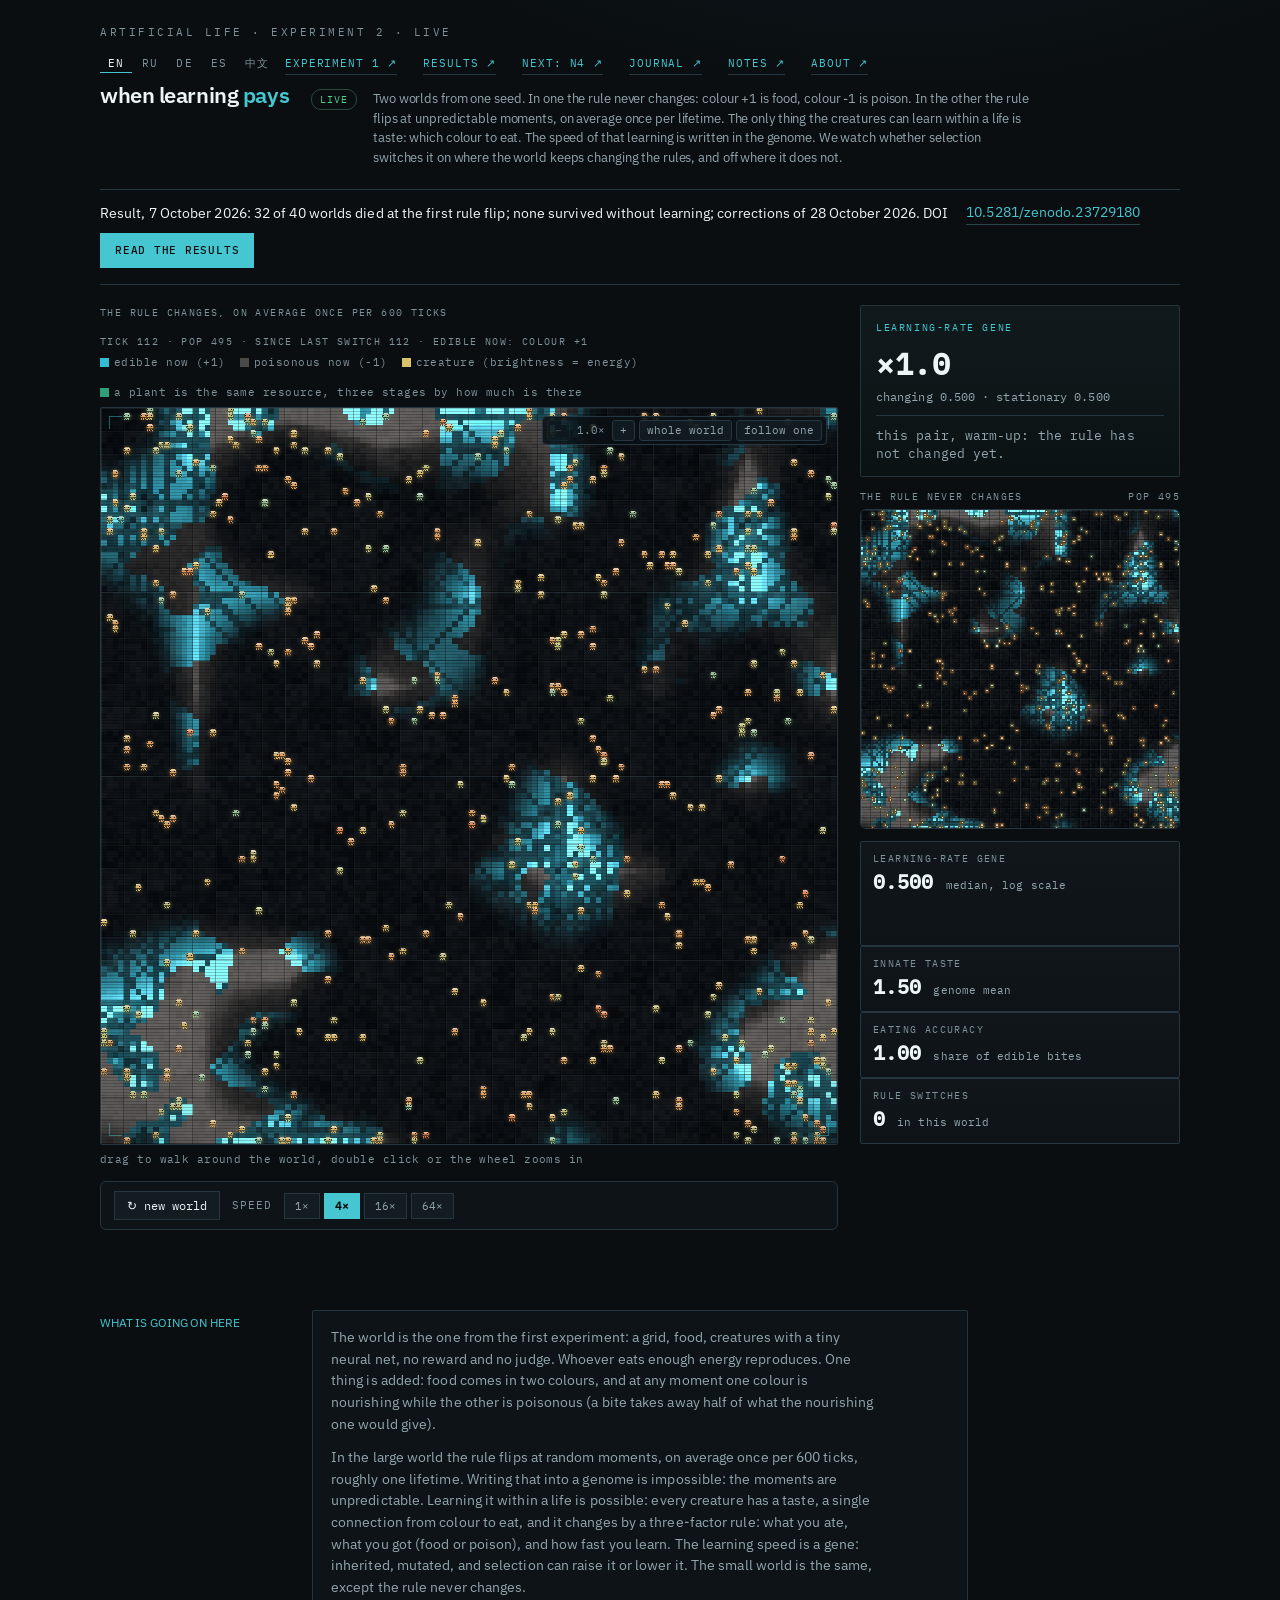
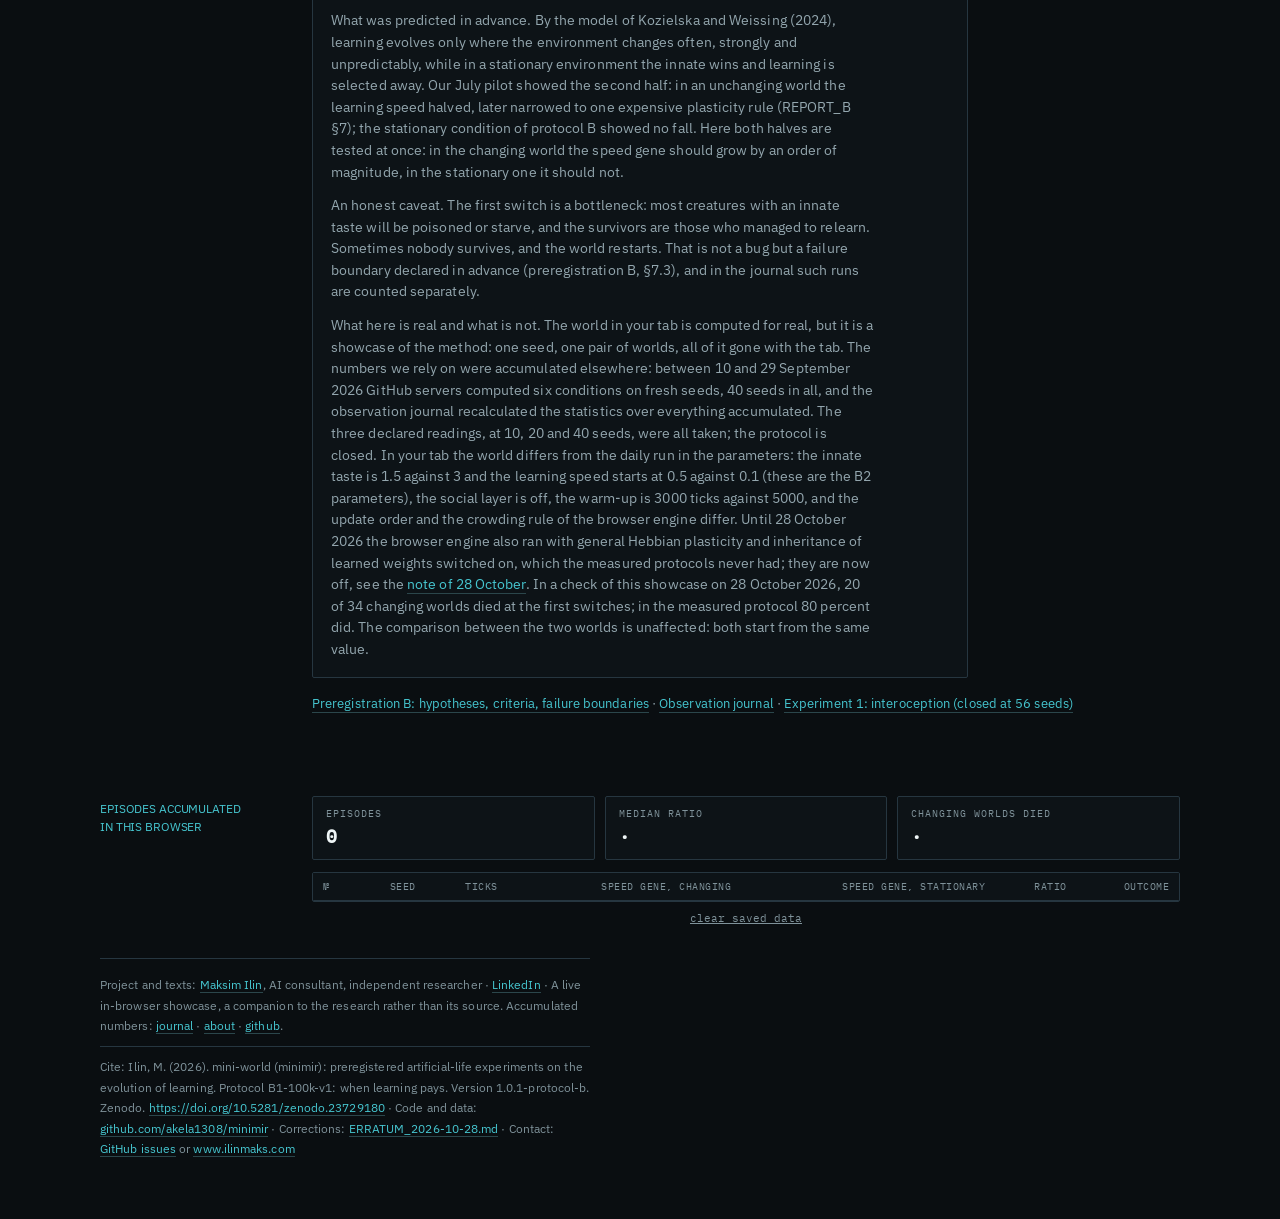
==== commit 83bc3d7b: "N4 на сайте: страница опыта на пяти языках, ссылки, уточнение в черновике Страница docs/n4.html опис" ====
--- a/docs/index.html
+++ b/docs/index.html
@@ -212,6 +212,7 @@
         </div>
         <a class="navlink" id="t_exp1" href="interoception.html"></a>
         <a class="navlink" id="t_res" href="results-b.html"></a>
+        <a class="navlink" id="t_n4" href="n4.html"></a>
         <a class="navlink" id="t_journal" href="journal.html"></a>
         <a class="navlink" id="t_agi" href="notes.html"></a>
         <a class="navlink" id="t_about" href="about.html"></a>
@@ -284,7 +285,7 @@
 <script>
 const I18N={
  en:{title:'mini·world: when learning pays, live experiment',desc:'Live artificial-life experiment in your browser: two worlds from one seed, one with unpredictable rule flips. Does selection turn lifetime learning on where the rules change?',result:'Result, 7 October 2026: 32 of 40 worlds died at the first rule flip; none survived without learning; corrections of 28 October 2026. DOI <a href="https://doi.org/10.5281/zenodo.23729180" target="_blank" rel="noopener">10.5281/zenodo.23729180</a> <a class="btn" href="results-b.html">read the results</a>',
-  eye:"artificial life · experiment 2 · live",exp1:"experiment 1 ↗",results:"results ↗",journal:"journal ↗",agi:"notes ↗",about:"about ↗",live:"live",
+  eye:"artificial life · experiment 2 · live",exp1:"experiment 1 ↗",results:"results ↗",n4:"next: N4 ↗",journal:"journal ↗",agi:"notes ↗",about:"about ↗",live:"live",
   brand:'when learning <span class="dot">pays</span>',
   lede:"Two worlds from one seed. In one the rule never changes: colour +1 is food, colour -1 is poison. In the other the rule flips at unpredictable moments, on average once per lifetime. The only thing the creatures can learn within a life is taste: which colour to eat. The speed of that learning is written in the genome. We watch whether selection switches it on where the world keeps changing the rules, and off where it does not.",
   wswitch:"the rule changes, on average once per 600 ticks",wstat:"the rule never changes",
@@ -318,7 +319,7 @@
   foot:'Project and texts: <a href="https://www.ilinmaks.com/" target="_blank" rel="noopener">Maksim Ilin</a>, AI consultant, independent researcher · <a href="https://www.linkedin.com/in/ilinmaks/" target="_blank" rel="noopener">LinkedIn</a> · A live in-browser showcase, a companion to the research rather than its source. Accumulated numbers: <a href="journal.html">journal</a> · <a href="about.html">about</a> · <a href="https://github.com/akela1308/minimir" target="_blank" rel="noopener">github</a>.<br><span class="cite">Cite: Ilin, M. (2026). mini-world (minimir): preregistered artificial-life experiments on the evolution of learning. Protocol B1-100k-v1: when learning pays. Version 1.0.1-protocol-b. Zenodo. <a href="https://doi.org/10.5281/zenodo.23729180" target="_blank" rel="noopener">https://doi.org/10.5281/zenodo.23729180</a> · Code and data: <a href="https://github.com/akela1308/minimir" target="_blank" rel="noopener">github.com/akela1308/minimir</a> · Corrections: <a href="https://github.com/akela1308/minimir/blob/main/ERRATUM_2026-10-28.md" target="_blank" rel="noopener">ERRATUM_2026-10-28.md</a> · Contact: <a href="https://github.com/akela1308/minimir/issues" target="_blank" rel="noopener">GitHub issues</a> or <a href="https://www.ilinmaks.com/" target="_blank" rel="noopener">www.ilinmaks.com</a></span>'},
 
  ru:{title:'mini·world: когда выгодно учиться, живой эксперимент',desc:'Живой эксперимент по искусственной жизни в браузере: два мира из одного семени, в одном правило непредсказуемо переворачивается. Включает ли отбор обучение там, где меняются правила?',result:'Результат, 7 октября 2026: 32 мира из 40 погибли на первой же смене правила; без обучения не выжил ни один; поправки от 28 октября 2026. DOI <a href="https://doi.org/10.5281/zenodo.23729180" target="_blank" rel="noopener">10.5281/zenodo.23729180</a> <a class="btn" href="results-b.html">читать результаты</a>',
-  eye:"искусственная жизнь · эксперимент 2 · живой",exp1:"эксперимент 1 ↗",results:"результаты ↗",journal:"журнал ↗",agi:"заметки ↗",about:"о проекте ↗",live:"live",
+  eye:"искусственная жизнь · эксперимент 2 · живой",exp1:"эксперимент 1 ↗",results:"результаты ↗",n4:"дальше: N4 ↗",journal:"журнал ↗",agi:"заметки ↗",about:"о проекте ↗",live:"live",
   brand:'когда выгодно <span class="dot">учиться</span>',
   lede:"Два мира из одного семени. В одном правило не меняется: цвет +1 съедобен, цвет -1 ядовит. В другом правило переворачивается в непредсказуемые моменты, в среднем раз в жизнь. Единственное, что существа могут выучить при жизни, это вкус: какой цвет есть. Скорость этого обучения записана в геноме. Мы смотрим, включит ли её отбор там, где мир меняет правила, и выключит ли там, где не меняет.",
   wswitch:"правило меняется, в среднем раз в 600 тиков",wstat:"правило не меняется",
@@ -352,7 +353,7 @@
   foot:'Проект и тексты: <a href="https://www.ilinmaks.com/" target="_blank" rel="noopener">Максим Ильин</a>, AI-консультант, независимый исследователь · <a href="https://www.linkedin.com/in/ilinmaks/" target="_blank" rel="noopener">LinkedIn</a> · Живая браузерная витрина метода, спутник исследования, а не его источник. Накопленные числа: <a href="journal.html">журнал</a> · <a href="about.html">о проекте</a> · <a href="https://github.com/akela1308/minimir" target="_blank" rel="noopener">github</a>.<br><span class="cite">Цитировать: Ilin, M. (2026). mini-world (minimir): preregistered artificial-life experiments on the evolution of learning. Protocol B1-100k-v1: when learning pays. Version 1.0.1-protocol-b. Zenodo. <a href="https://doi.org/10.5281/zenodo.23729180" target="_blank" rel="noopener">https://doi.org/10.5281/zenodo.23729180</a> · Код и данные: <a href="https://github.com/akela1308/minimir" target="_blank" rel="noopener">github.com/akela1308/minimir</a> · Поправки: <a href="https://github.com/akela1308/minimir/blob/main/ERRATUM_2026-10-28.md" target="_blank" rel="noopener">ERRATUM_2026-10-28.md</a> · Связь: <a href="https://github.com/akela1308/minimir/issues" target="_blank" rel="noopener">GitHub issues</a> или <a href="https://www.ilinmaks.com/" target="_blank" rel="noopener">www.ilinmaks.com</a></span>'},
 
  de:{title:'mini·world: wann Lernen sich lohnt, Live-Experiment',desc:'Live-Experiment zu künstlichem Leben im Browser: zwei Welten aus einem Samen, in einer kippt die Regel unvorhersehbar. Schaltet die Selektion das Lernen dort ein, wo sich die Regeln ändern?',result:'Ergebnis, 7. Oktober 2026: 32 von 40 Welten starben beim ersten Regelwechsel; ohne Lernen überlebte keine; Korrekturen vom 28. Oktober 2026. DOI <a href="https://doi.org/10.5281/zenodo.23729180" target="_blank" rel="noopener">10.5281/zenodo.23729180</a> <a class="btn" href="results-b.html">Ergebnisse lesen</a>',
-  eye:"künstliches leben · experiment 2 · live",exp1:"Experiment 1 ↗",results:"Ergebnisse ↗",journal:"Journal ↗",agi:"Notizen ↗",about:"über ↗",live:"live",
+  eye:"künstliches leben · experiment 2 · live",exp1:"Experiment 1 ↗",results:"Ergebnisse ↗",n4:"weiter: N4 ↗",journal:"Journal ↗",agi:"Notizen ↗",about:"über ↗",live:"live",
   brand:'wann lernen sich <span class="dot">lohnt</span>',
   lede:"Zwei Welten aus einem Samen. In der einen ändert sich die Regel nie: Farbe +1 ist Nahrung, Farbe -1 ist Gift. In der anderen kippt die Regel zu unvorhersehbaren Zeitpunkten, im Schnitt einmal pro Leben. Das Einzige, was die Wesen zu Lebzeiten lernen können, ist der Geschmack: welche Farbe man isst. Die Geschwindigkeit dieses Lernens steht im Genom. Wir schauen, ob die Selektion sie dort einschaltet, wo die Welt die Regeln ändert, und dort abschaltet, wo sie es nicht tut.",
   wswitch:"die Regel ändert sich, im Schnitt alle 600 Ticks",wstat:"die Regel ändert sich nie",
@@ -386,7 +387,7 @@
   foot:'Projekt und Texte: <a href="https://www.ilinmaks.com/" target="_blank" rel="noopener">Maksim Ilin</a>, KI-Berater, unabhängiger Forscher · <a href="https://www.linkedin.com/in/ilinmaks/" target="_blank" rel="noopener">LinkedIn</a> · Ein lebendes Schaufenster im Browser, Begleiter der Forschung, nicht ihre Quelle. Gesammelte Zahlen: <a href="journal.html">Journal</a> · <a href="about.html">über</a> · <a href="https://github.com/akela1308/minimir" target="_blank" rel="noopener">github</a>.<br><span class="cite">Zitieren: Ilin, M. (2026). mini-world (minimir): preregistered artificial-life experiments on the evolution of learning. Protocol B1-100k-v1: when learning pays. Version 1.0.1-protocol-b. Zenodo. <a href="https://doi.org/10.5281/zenodo.23729180" target="_blank" rel="noopener">https://doi.org/10.5281/zenodo.23729180</a> · Code und Daten: <a href="https://github.com/akela1308/minimir" target="_blank" rel="noopener">github.com/akela1308/minimir</a> · Korrekturen: <a href="https://github.com/akela1308/minimir/blob/main/ERRATUM_2026-10-28.md" target="_blank" rel="noopener">ERRATUM_2026-10-28.md</a> · Kontakt: <a href="https://github.com/akela1308/minimir/issues" target="_blank" rel="noopener">GitHub issues</a> oder <a href="https://www.ilinmaks.com/" target="_blank" rel="noopener">www.ilinmaks.com</a></span>'},
 
  es:{title:'mini·world: cuándo conviene aprender, experimento en vivo',desc:'Experimento de vida artificial en vivo en tu navegador: dos mundos desde una semilla, en uno la regla se invierte de forma impredecible. ¿Enciende la selección el aprendizaje donde cambian las reglas?',result:'Resultado, 7 de octubre de 2026: 32 de 40 mundos murieron en el primer cambio de regla; ninguno sobrevivió sin aprendizaje; correcciones del 28 de octubre de 2026. DOI <a href="https://doi.org/10.5281/zenodo.23729180" target="_blank" rel="noopener">10.5281/zenodo.23729180</a> <a class="btn" href="results-b.html">leer los resultados</a>',
-  eye:"vida artificial · experimento 2 · en vivo",exp1:"experimento 1 ↗",results:"resultados ↗",journal:"diario ↗",agi:"notas ↗",about:"sobre ↗",live:"live",
+  eye:"vida artificial · experimento 2 · en vivo",exp1:"experimento 1 ↗",results:"resultados ↗",n4:"sigue: N4 ↗",journal:"diario ↗",agi:"notas ↗",about:"sobre ↗",live:"live",
   brand:'cuándo conviene <span class="dot">aprender</span>',
   lede:"Dos mundos desde una misma semilla. En uno la regla no cambia nunca: el color +1 es comida, el color -1 es veneno. En el otro la regla se invierte en momentos impredecibles, en promedio una vez por vida. Lo único que las criaturas pueden aprender durante su vida es el gusto: qué color comer. La velocidad de ese aprendizaje está escrita en el genoma. Miramos si la selección la enciende donde el mundo cambia las reglas, y la apaga donde no lo hace.",
   wswitch:"la regla cambia, en promedio cada 600 ticks",wstat:"la regla no cambia nunca",
@@ -420,7 +421,7 @@
   foot:'Proyecto y textos: <a href="https://www.ilinmaks.com/" target="_blank" rel="noopener">Maksim Ilin</a>, consultor de IA, investigador independiente · <a href="https://www.linkedin.com/in/ilinmaks/" target="_blank" rel="noopener">LinkedIn</a> · Un escaparate vivo en el navegador, compañero de la investigación y no su fuente. Números acumulados: <a href="journal.html">diario</a> · <a href="about.html">sobre</a> · <a href="https://github.com/akela1308/minimir" target="_blank" rel="noopener">github</a>.<br><span class="cite">Citar: Ilin, M. (2026). mini-world (minimir): preregistered artificial-life experiments on the evolution of learning. Protocol B1-100k-v1: when learning pays. Version 1.0.1-protocol-b. Zenodo. <a href="https://doi.org/10.5281/zenodo.23729180" target="_blank" rel="noopener">https://doi.org/10.5281/zenodo.23729180</a> · Código y datos: <a href="https://github.com/akela1308/minimir" target="_blank" rel="noopener">github.com/akela1308/minimir</a> · Correcciones: <a href="https://github.com/akela1308/minimir/blob/main/ERRATUM_2026-10-28.md" target="_blank" rel="noopener">ERRATUM_2026-10-28.md</a> · Contacto: <a href="https://github.com/akela1308/minimir/issues" target="_blank" rel="noopener">GitHub issues</a> o <a href="https://www.ilinmaks.com/" target="_blank" rel="noopener">www.ilinmaks.com</a></span>'},
 
  zh:{title:'mini·world：何时值得学习，实时实验',desc:'浏览器里的实时人工生命实验：同一颗种子的两个世界，其中一个的规则会不可预测地翻转。在规则变化的地方，选择会不会打开学习？',result:'结果，2026 年 10 月 7 日：40 个世界里有 32 个死在第一次规则翻转上；没有学习的一个也没活下来；2026 年 10 月 28 日的订正。DOI <a href="https://doi.org/10.5281/zenodo.23729180" target="_blank" rel="noopener">10.5281/zenodo.23729180</a> <a class="btn" href="results-b.html">阅读结果</a>',
-  eye:"人工生命 · 实验二 · 实时",exp1:"实验一 ↗",results:"结果 ↗",journal:"观察日志 ↗",agi:"札记 ↗",about:"关于 ↗",live:"live",
+  eye:"人工生命 · 实验二 · 实时",exp1:"实验一 ↗",results:"结果 ↗",n4:"下一步：N4 ↗",journal:"观察日志 ↗",agi:"札记 ↗",about:"关于 ↗",live:"live",
   brand:'何时<span class="dot">值得学习</span>',
   lede:"同一颗种子，两个世界。一个世界的规则永不改变：颜色 +1 可吃，颜色 -1 有毒。另一个世界的规则会在不可预测的时刻翻转，平均每一生翻转一次。生物在一生之中唯一能学会的，就是口味：该吃哪种颜色。学习的速度写在基因组里。我们要看的是：在规则不断变化的世界里，选择会不会把它打开；在规则不变的世界里，会不会把它关掉。",
   wswitch:"规则会变，平均每 600 步一次",wstat:"规则永不改变",
@@ -679,7 +680,7 @@
   if(!I18N[l])l=LDEF;LANG=l;try{localStorage.setItem(LKEY,l)}catch(e){}
   document.documentElement.lang=l;const S=id=>document.getElementById(id);
   S('t_eye').textContent=t('eye');S('t_exp1').textContent=t('exp1');
-  S('t_res').textContent=t('results');S('t_journal').textContent=t('journal');S('t_agi').textContent=t('agi');
+  S('t_res').textContent=t('results');S('t_n4').textContent=t('n4');S('t_journal').textContent=t('journal');S('t_agi').textContent=t('agi');
   S('t_about').textContent=t('about');
   S('t_brand').innerHTML=t('brand');S('t_live').textContent=t('live');S('t_lede').textContent=t('lede');
   S('t_wswitch').textContent=t('wswitch');S('t_wstat').textContent=t('wstat');
